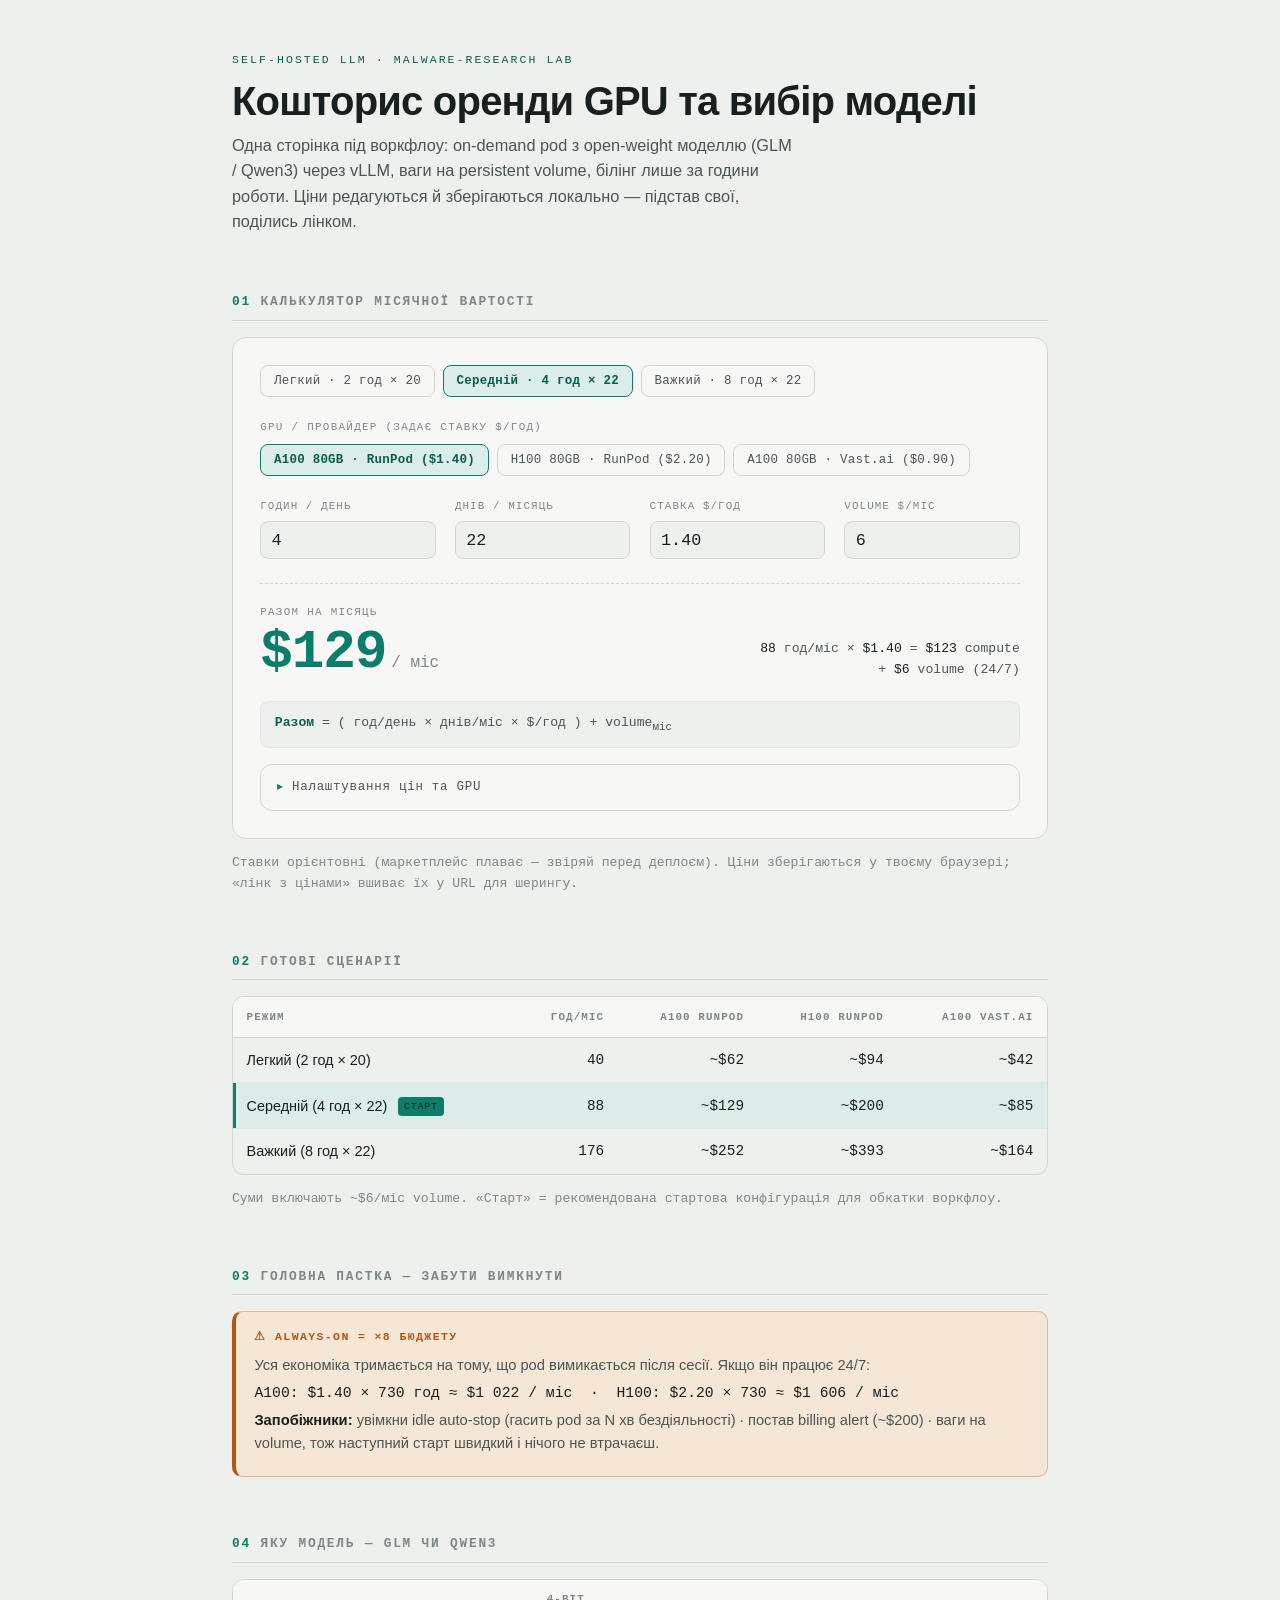
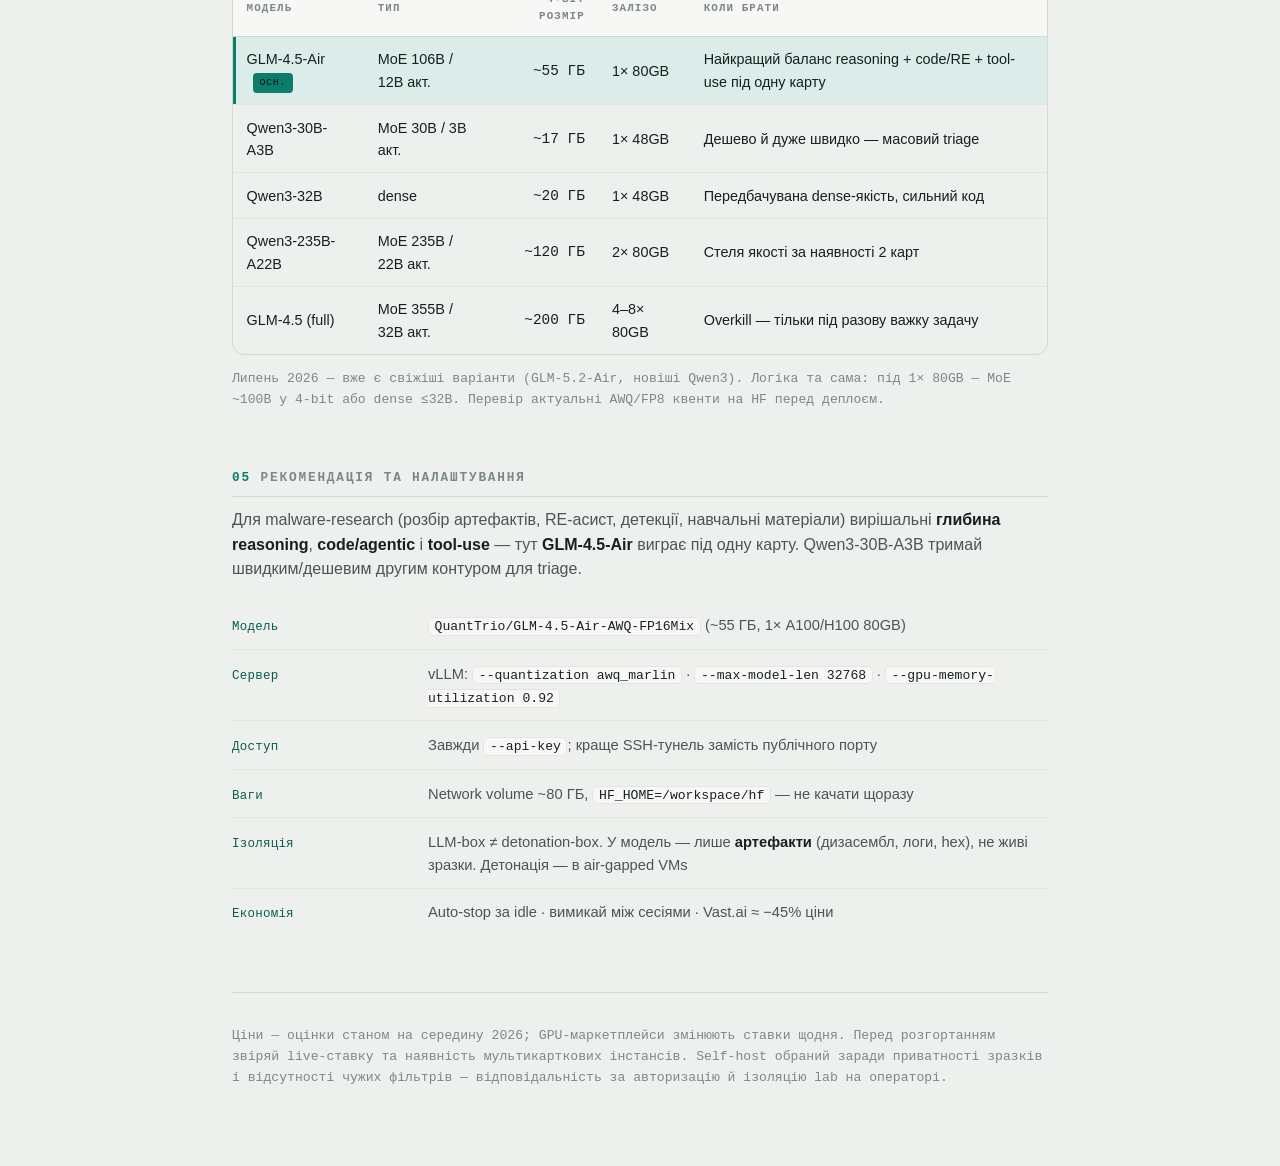
==== index.html @ da32b3de "GPU budget calculator: self-host GLM/Qwen3 cost + editable prices" ====
<!doctype html>
<html lang="uk">
<head>
<meta charset="utf-8">
<meta name="viewport" content="width=device-width, initial-scale=1">
<title>GPU Budget — Self-host GLM/Qwen3</title>
<meta name="description" content="Інтерактивний кошторис оренди GPU під self-host open-weight LLM (GLM/Qwen3) з редагованими цінами.">
<style>
  :root {
    --paper:#eef0ee; --card:#f7f8f6; --ink:#17201f; --ink-soft:#4a5654; --ink-faint:#7c8886;
    --line:#d3d8d4; --line-soft:#e2e6e2; --accent:#0d7d6b; --accent-ink:#095e50; --accent-bg:#dcece8;
    --warn:#b4560f; --warn-bg:#f6e6d6; --warn-line:#e3b98a; --danger:#b23b3b;
    --mono: ui-monospace,"SF Mono",SFMono-Regular,Menlo,"Cascadia Mono",Consolas,monospace;
    --sans: -apple-system,BlinkMacSystemFont,"Segoe UI",Roboto,"Helvetica Neue",Arial,sans-serif;
  }
  @media (prefers-color-scheme: dark) {
    :root {
      --paper:#0d1211; --card:#141b1a; --ink:#e7ece9; --ink-soft:#a4b0ac; --ink-faint:#6c7a76;
      --line:#263230; --line-soft:#1c2523; --accent:#37c9ac; --accent-ink:#7fe6d0; --accent-bg:#10312b;
      --warn:#e08a3c; --warn-bg:#2c1c0f; --warn-line:#573619; --danger:#e07070;
    }
  }
  :root[data-theme="light"] {
    --paper:#eef0ee; --card:#f7f8f6; --ink:#17201f; --ink-soft:#4a5654; --ink-faint:#7c8886;
    --line:#d3d8d4; --line-soft:#e2e6e2; --accent:#0d7d6b; --accent-ink:#095e50; --accent-bg:#dcece8;
    --warn:#b4560f; --warn-bg:#f6e6d6; --warn-line:#e3b98a; --danger:#b23b3b;
  }
  :root[data-theme="dark"] {
    --paper:#0d1211; --card:#141b1a; --ink:#e7ece9; --ink-soft:#a4b0ac; --ink-faint:#6c7a76;
    --line:#263230; --line-soft:#1c2523; --accent:#37c9ac; --accent-ink:#7fe6d0; --accent-bg:#10312b;
    --warn:#e08a3c; --warn-bg:#2c1c0f; --warn-line:#573619; --danger:#e07070;
  }
  * { box-sizing:border-box; }
  html { -webkit-text-size-adjust:100%; }
  body { margin:0; background:var(--paper); color:var(--ink); font-family:var(--sans); line-height:1.55; -webkit-font-smoothing:antialiased; }
  .wrap { max-width:880px; margin:0 auto; padding:clamp(1.5rem,4vw,3.5rem) clamp(1rem,4vw,2rem) 4rem; }

  .eyebrow { font-family:var(--mono); font-size:.72rem; letter-spacing:.18em; text-transform:uppercase; color:var(--accent-ink); margin:0 0 .7rem; }
  h1 { font-size:clamp(1.7rem,4.5vw,2.5rem); line-height:1.08; letter-spacing:-.02em; text-wrap:balance; margin:0 0 .6rem; }
  .lede { color:var(--ink-soft); font-size:1.02rem; max-width:62ch; margin:0; }

  h2 { font-family:var(--mono); font-size:.8rem; letter-spacing:.14em; text-transform:uppercase; color:var(--ink-faint);
       margin:0 0 1rem; padding-bottom:.5rem; border-bottom:1px solid var(--line); display:flex; align-items:baseline; gap:.6rem; }
  h2 .n { color:var(--accent); font-weight:700; }
  section { margin-top:clamp(2.4rem,6vw,3.6rem); }

  .calc { background:var(--card); border:1px solid var(--line); border-radius:14px; padding:clamp(1.1rem,3vw,1.7rem); }
  .presets { display:flex; flex-wrap:wrap; gap:.5rem; margin-bottom:1.4rem; }
  .preset, .gpu-opt, .btn {
    font-family:var(--mono); font-size:.78rem; letter-spacing:.02em; padding:.5rem .8rem; border-radius:8px;
    border:1px solid var(--line); background:transparent; color:var(--ink-soft); cursor:pointer;
    transition:background .15s,border-color .15s,color .15s;
  }
  .preset:hover, .gpu-opt:hover, .btn:hover { border-color:var(--accent); color:var(--ink); }
  .preset[aria-pressed="true"], .gpu-opt[aria-pressed="true"] { background:var(--accent-bg); border-color:var(--accent); color:var(--accent-ink); font-weight:600; }
  .gpu-row { margin-bottom:1.4rem; }
  .cap { font-family:var(--mono); font-size:.68rem; letter-spacing:.12em; text-transform:uppercase; color:var(--ink-faint); margin-bottom:.5rem; }
  .gpu-opts { display:flex; flex-wrap:wrap; gap:.5rem; }

  .fields { display:grid; grid-template-columns:repeat(auto-fit,minmax(150px,1fr)); gap:1rem 1.2rem; }
  .field label { display:block; font-family:var(--mono); font-size:.68rem; letter-spacing:.1em; text-transform:uppercase; color:var(--ink-faint); margin-bottom:.35rem; }
  .field input { width:100%; font-family:var(--mono); font-size:1.05rem; font-variant-numeric:tabular-nums; color:var(--ink);
                 background:var(--paper); border:1px solid var(--line); border-radius:8px; padding:.55rem .65rem; }
  .field input:focus-visible, .cfg input:focus-visible, .btn:focus-visible, .preset:focus-visible, .gpu-opt:focus-visible {
    outline:2px solid var(--accent); outline-offset:1px; border-color:var(--accent); }

  .result { margin-top:1.5rem; padding-top:1.4rem; border-top:1px dashed var(--line);
            display:flex; flex-wrap:wrap; align-items:flex-end; justify-content:space-between; gap:1rem; }
  .result .big { font-family:var(--mono); font-variant-numeric:tabular-nums; line-height:1; }
  .result .big .num { font-size:clamp(2.4rem,8vw,3.4rem); font-weight:700; color:var(--accent); letter-spacing:-.02em; }
  .result .big .unit { font-size:1rem; color:var(--ink-faint); margin-left:.3rem; }
  .breakdown { font-family:var(--mono); font-size:.82rem; color:var(--ink-soft); text-align:right; font-variant-numeric:tabular-nums; }
  .breakdown span { color:var(--ink); }
  .formula { margin-top:1.3rem; font-family:var(--mono); font-size:.82rem; color:var(--ink-soft); background:var(--paper);
             border:1px solid var(--line-soft); border-radius:8px; padding:.7rem .85rem; overflow-x:auto; white-space:nowrap; }
  .formula b { color:var(--accent-ink); font-weight:600; }

  /* settings panel */
  details.cfg { margin-top:1rem; border:1px solid var(--line); border-radius:12px; background:var(--card); overflow:hidden; }
  details.cfg > summary { list-style:none; cursor:pointer; padding:.8rem 1rem; font-family:var(--mono); font-size:.78rem;
    letter-spacing:.06em; color:var(--ink-soft); display:flex; align-items:center; gap:.5rem; user-select:none; }
  details.cfg > summary::-webkit-details-marker { display:none; }
  details.cfg > summary::before { content:"▸"; color:var(--accent); transition:transform .15s; }
  details.cfg[open] > summary::before { transform:rotate(90deg); }
  .cfg-body { padding:0 1rem 1rem; }
  .cfg-list { display:grid; gap:.5rem; margin:.4rem 0 .9rem; }
  .cfg-item { display:grid; grid-template-columns:1fr 92px 34px; gap:.5rem; align-items:center; }
  .cfg-item input { width:100%; font-family:var(--mono); font-size:.85rem; color:var(--ink); background:var(--paper);
    border:1px solid var(--line); border-radius:7px; padding:.4rem .55rem; font-variant-numeric:tabular-nums; }
  .cfg-item .del { border:1px solid var(--line); background:transparent; color:var(--danger); border-radius:7px; cursor:pointer; height:34px; font-size:1rem; line-height:1; }
  .cfg-item .del:hover { border-color:var(--danger); }
  .cfg-actions { display:flex; flex-wrap:wrap; gap:.5rem; }
  .cfg-head { display:grid; grid-template-columns:1fr 92px 34px; gap:.5rem; }
  .cfg-head span { font-family:var(--mono); font-size:.62rem; letter-spacing:.1em; text-transform:uppercase; color:var(--ink-faint); }
  .toast { font-family:var(--mono); font-size:.72rem; color:var(--accent-ink); margin-left:.4rem; opacity:0; transition:opacity .2s; }
  .toast.show { opacity:1; }

  .scroll { overflow-x:auto; border:1px solid var(--line); border-radius:12px; }
  table { border-collapse:collapse; width:100%; font-size:.9rem; }
  th, td { text-align:left; padding:.7rem .85rem; border-bottom:1px solid var(--line-soft); }
  thead th { font-family:var(--mono); font-size:.68rem; letter-spacing:.1em; text-transform:uppercase; color:var(--ink-faint); background:var(--card); border-bottom:1px solid var(--line); }
  tbody tr:last-child td { border-bottom:none; }
  td.num, th.num { text-align:right; font-family:var(--mono); font-variant-numeric:tabular-nums; }
  .pick td { background:var(--accent-bg); }
  .pick td:first-child { box-shadow:inset 3px 0 0 var(--accent); }
  .tag { display:inline-block; font-family:var(--mono); font-size:.62rem; letter-spacing:.08em; text-transform:uppercase;
         padding:.12rem .4rem; border-radius:4px; margin-left:.4rem; background:var(--accent); color:#06110f; vertical-align:middle; }

  .warn { background:var(--warn-bg); border:1px solid var(--warn-line); border-left:4px solid var(--warn); border-radius:10px; padding:1rem 1.15rem; }
  .warn .h { font-family:var(--mono); font-size:.72rem; letter-spacing:.12em; text-transform:uppercase; color:var(--warn); font-weight:700; margin-bottom:.5rem; }
  .warn p { margin:.3rem 0; color:var(--ink-soft); font-size:.92rem; }
  .warn .mono { font-family:var(--mono); color:var(--ink); font-variant-numeric:tabular-nums; }

  .setup { display:grid; gap:.1rem; }
  .setup .row { display:grid; grid-template-columns:minmax(120px,180px) 1fr; gap:1rem; padding:.7rem 0; border-bottom:1px solid var(--line-soft); align-items:baseline; }
  .setup .row:last-child { border-bottom:none; }
  .setup .k { font-family:var(--mono); font-size:.78rem; color:var(--accent-ink); letter-spacing:.02em; }
  .setup .v { color:var(--ink-soft); font-size:.92rem; }
  .setup .v code, .lede code { font-family:var(--mono); font-size:.82rem; background:var(--card); border:1px solid var(--line-soft); padding:.05rem .35rem; border-radius:5px; color:var(--ink); }

  p.note { color:var(--ink-faint); font-size:.82rem; font-family:var(--mono); line-height:1.6; }
  footer { margin-top:3.5rem; padding-top:1.2rem; border-top:1px solid var(--line); }
  strong { color:var(--ink); font-weight:650; }
  a { color:var(--accent-ink); }
  @media (max-width:520px) {
    .setup .row { grid-template-columns:1fr; gap:.2rem; }
    .result { flex-direction:column; align-items:flex-start; }
    .breakdown { text-align:left; }
  }
</style>
</head>
<body>
<div class="wrap">
  <p class="eyebrow">Self-hosted LLM · Malware-research lab</p>
  <h1>Кошторис оренди GPU та вибір моделі</h1>
  <p class="lede">Одна сторінка під воркфлоу: on-demand pod з open-weight моделлю (GLM / Qwen3) через vLLM, ваги на persistent volume, білінг лише за години роботи. Ціни редагуються й зберігаються локально — підстав свої, поділись лінком.</p>

  <section>
    <h2><span class="n">01</span> Калькулятор місячної вартості</h2>
    <div class="calc">
      <div class="presets" id="presets" role="group" aria-label="Пресети інтенсивності">
        <button class="preset" data-h="2" data-d="20" aria-pressed="false">Легкий · 2 год × 20</button>
        <button class="preset" data-h="4" data-d="22" aria-pressed="true">Середній · 4 год × 22</button>
        <button class="preset" data-h="8" data-d="22" aria-pressed="false">Важкий · 8 год × 22</button>
      </div>

      <div class="gpu-row">
        <div class="cap">GPU / провайдер (задає ставку $/год)</div>
        <div class="gpu-opts" id="gpus" role="group" aria-label="Вибір GPU"></div>
      </div>

      <div class="fields">
        <div class="field"><label for="hpd">Годин / день</label><input id="hpd" type="number" min="0" step="0.5" value="4" inputmode="decimal"></div>
        <div class="field"><label for="dpm">Днів / місяць</label><input id="dpm" type="number" min="0" step="1" value="22" inputmode="numeric"></div>
        <div class="field"><label for="rate">Ставка $/год</label><input id="rate" type="number" min="0" step="0.05" value="1.40" inputmode="decimal"></div>
        <div class="field"><label for="vol">Volume $/міс</label><input id="vol" type="number" min="0" step="1" value="6" inputmode="decimal"></div>
      </div>

      <div class="result">
        <div class="big">
          <div class="cap">Разом на місяць</div>
          <span class="num" id="total">$129</span><span class="unit">/ міс</span>
        </div>
        <div class="breakdown" id="bd">
          <span id="hm">88</span> год/міс × <span id="r2">$1.40</span> = <span id="compute">$123</span> compute<br>
          + <span id="v2">$6</span> volume (24/7)
        </div>
      </div>

      <div class="formula"><b>Разом</b> = ( год/день × днів/міс × $/год ) + volume<sub>міс</sub></div>

      <details class="cfg" id="cfg">
        <summary>Налаштування цін та GPU</summary>
        <div class="cfg-body">
          <div class="cfg-head"><span>Назва (GPU · провайдер)</span><span>$/год</span><span></span></div>
          <div class="cfg-list" id="cfgList"></div>
          <div class="cfg-actions">
            <button class="btn" id="addGpu" type="button">+ Додати GPU</button>
            <button class="btn" id="resetCfg" type="button">Скинути до типових</button>
            <button class="btn" id="shareCfg" type="button">Скопіювати лінк з цінами</button>
            <span class="toast" id="toast"></span>
          </div>
        </div>
      </details>
    </div>
    <p class="note">Ставки орієнтовні (маркетплейс плаває — звіряй перед деплоєм). Ціни зберігаються у твоєму браузері; «лінк з цінами» вшиває їх у URL для шерингу.</p>
  </section>

  <section>
    <h2><span class="n">02</span> Готові сценарії</h2>
    <div class="scroll">
      <table>
        <thead><tr><th>Режим</th><th class="num">Год/міс</th><th class="num">A100 RunPod</th><th class="num">H100 RunPod</th><th class="num">A100 Vast.ai</th></tr></thead>
        <tbody>
          <tr><td>Легкий (2 год × 20)</td><td class="num">40</td><td class="num">~$62</td><td class="num">~$94</td><td class="num">~$42</td></tr>
          <tr class="pick"><td>Середній (4 год × 22) <span class="tag">старт</span></td><td class="num">88</td><td class="num">~$129</td><td class="num">~$200</td><td class="num">~$85</td></tr>
          <tr><td>Важкий (8 год × 22)</td><td class="num">176</td><td class="num">~$252</td><td class="num">~$393</td><td class="num">~$164</td></tr>
        </tbody>
      </table>
    </div>
    <p class="note">Суми включають ~$6/міс volume. «Старт» = рекомендована стартова конфігурація для обкатки воркфлоу.</p>
  </section>

  <section>
    <h2><span class="n">03</span> Головна пастка — забути вимкнути</h2>
    <div class="warn">
      <div class="h">⚠ Always-on = ×8 бюджету</div>
      <p>Уся економіка тримається на тому, що pod вимикається після сесії. Якщо він працює 24/7:</p>
      <p class="mono">A100: $1.40 × 730 год ≈ $1 022 / міс&nbsp;&nbsp;·&nbsp;&nbsp;H100: $2.20 × 730 ≈ $1 606 / міс</p>
      <p><strong>Запобіжники:</strong> увімкни idle auto-stop (гасить pod за N хв бездіяльності) · постав billing alert (~$200) · ваги на volume, тож наступний старт швидкий і нічого не втрачаєш.</p>
    </div>
  </section>

  <section>
    <h2><span class="n">04</span> Яку модель — GLM чи Qwen3</h2>
    <div class="scroll">
      <table>
        <thead><tr><th>Модель</th><th>Тип</th><th class="num">4-bit розмір</th><th>Залізо</th><th>Коли брати</th></tr></thead>
        <tbody>
          <tr class="pick"><td>GLM-4.5-Air <span class="tag">осн.</span></td><td>MoE 106B / 12B акт.</td><td class="num">~55 ГБ</td><td>1× 80GB</td><td>Найкращий баланс reasoning + code/RE + tool-use під одну карту</td></tr>
          <tr><td>Qwen3-30B-A3B</td><td>MoE 30B / 3B акт.</td><td class="num">~17 ГБ</td><td>1× 48GB</td><td>Дешево й дуже швидко — масовий triage</td></tr>
          <tr><td>Qwen3-32B</td><td>dense</td><td class="num">~20 ГБ</td><td>1× 48GB</td><td>Передбачувана dense-якість, сильний код</td></tr>
          <tr><td>Qwen3-235B-A22B</td><td>MoE 235B / 22B акт.</td><td class="num">~120 ГБ</td><td>2× 80GB</td><td>Стеля якості за наявності 2 карт</td></tr>
          <tr><td>GLM-4.5 (full)</td><td>MoE 355B / 32B акт.</td><td class="num">~200 ГБ</td><td>4–8× 80GB</td><td>Overkill — тільки під разову важку задачу</td></tr>
        </tbody>
      </table>
    </div>
    <p class="note">Липень 2026 — вже є свіжіші варіанти (GLM-5.2-Air, новіші Qwen3). Логіка та сама: під 1× 80GB — MoE ~100B у 4-bit або dense ≤32B. Перевір актуальні AWQ/FP8 квенти на HF перед деплоєм.</p>
  </section>

  <section>
    <h2><span class="n">05</span> Рекомендація та налаштування</h2>
    <p style="margin-top:-.3rem;color:var(--ink-soft)">Для malware-research (розбір артефактів, RE-асист, детекції, навчальні матеріали) вирішальні <strong>глибина reasoning</strong>, <strong>code/agentic</strong> і <strong>tool-use</strong> — тут <strong>GLM-4.5-Air</strong> виграє під одну карту. Qwen3-30B-A3B тримай швидким/дешевим другим контуром для triage.</p>
    <div class="setup" style="margin-top:1.3rem">
      <div class="row"><div class="k">Модель</div><div class="v"><code>QuantTrio/GLM-4.5-Air-AWQ-FP16Mix</code> (~55 ГБ, 1× A100/H100 80GB)</div></div>
      <div class="row"><div class="k">Сервер</div><div class="v">vLLM: <code>--quantization awq_marlin</code> · <code>--max-model-len 32768</code> · <code>--gpu-memory-utilization 0.92</code></div></div>
      <div class="row"><div class="k">Доступ</div><div class="v">Завжди <code>--api-key</code>; краще SSH-тунель замість публічного порту</div></div>
      <div class="row"><div class="k">Ваги</div><div class="v">Network volume ~80 ГБ, <code>HF_HOME=/workspace/hf</code> — не качати щоразу</div></div>
      <div class="row"><div class="k">Ізоляція</div><div class="v">LLM-box ≠ detonation-box. У модель — лише <strong>артефакти</strong> (дизасембл, логи, hex), не живі зразки. Детонація — в air-gapped VMs</div></div>
      <div class="row"><div class="k">Економія</div><div class="v">Auto-stop за idle · вимикай між сесіями · Vast.ai ≈ −45% ціни</div></div>
    </div>
  </section>

  <footer>
    <p class="note">Ціни — оцінки станом на середину 2026; GPU-маркетплейси змінюють ставки щодня. Перед розгортанням звіряй live-ставку та наявність мультикарткових інстансів. Self-host обраний заради приватності зразків і відсутності чужих фільтрів — відповідальність за авторизацію й ізоляцію lab на операторі.</p>
  </footer>
</div>

<script>
  "use strict";
  const $ = (id) => document.getElementById(id);
  const money = (n) => "$" + Math.round(n).toLocaleString("en-US");
  const LS_KEY = "gpuBudgetConfig.v1";

  const DEFAULTS = {
    gpus: [
      { label: "A100 80GB · RunPod", rate: 1.40 },
      { label: "H100 80GB · RunPod", rate: 2.20 },
      { label: "A100 80GB · Vast.ai", rate: 0.90 }
    ],
    vol: 6
  };

  const hpd = $("hpd"), dpm = $("dpm"), rate = $("rate"), vol = $("vol");
  let config = loadConfig();
  let activeGpu = 0;

  function loadConfig() {
    // 1) URL ?c=<base64 json>  2) localStorage  3) defaults
    try {
      const p = new URLSearchParams(location.search).get("c");
      if (p) {
        const c = JSON.parse(decodeURIComponent(escape(atob(p))));
        if (c && Array.isArray(c.gpus) && c.gpus.length) return sanitize(c);
      }
    } catch (e) { /* ignore malformed link */ }
    try {
      const s = localStorage.getItem(LS_KEY);
      if (s) { const c = JSON.parse(s); if (c && Array.isArray(c.gpus) && c.gpus.length) return sanitize(c); }
    } catch (e) { /* ignore */ }
    return structuredClone(DEFAULTS);
  }
  function sanitize(c) {
    return {
      gpus: c.gpus.map(g => ({ label: String(g.label || "GPU").slice(0, 48), rate: Math.max(0, Number(g.rate) || 0) })),
      vol: Math.max(0, Number(c.vol) || 0)
    };
  }
  function saveConfig() {
    try { localStorage.setItem(LS_KEY, JSON.stringify(config)); } catch (e) { /* storage may be blocked */ }
  }

  function recalc() {
    const h = parseFloat(hpd.value) || 0, d = parseFloat(dpm.value) || 0;
    const r = parseFloat(rate.value) || 0, v = parseFloat(vol.value) || 0;
    const hoursMonth = h * d, compute = hoursMonth * r, total = compute + v;
    $("total").textContent = money(total);
    $("hm").textContent = (Math.round(hoursMonth * 10) / 10).toLocaleString("en-US");
    $("r2").textContent = "$" + r.toFixed(2);
    $("compute").textContent = money(compute);
    $("v2").textContent = money(v);
  }

  function renderGpuButtons() {
    const box = $("gpus");
    box.innerHTML = "";
    if (activeGpu >= config.gpus.length) activeGpu = 0;
    config.gpus.forEach((g, i) => {
      const b = document.createElement("button");
      b.className = "gpu-opt";
      b.type = "button";
      b.setAttribute("aria-pressed", i === activeGpu ? "true" : "false");
      b.textContent = `${g.label} ($${g.rate.toFixed(2)})`;
      b.addEventListener("click", () => {
        activeGpu = i;
        rate.value = g.rate.toFixed(2);
        renderGpuButtons();
        recalc();
      });
      box.appendChild(b);
    });
    // keep the rate field in sync with the active GPU
    if (config.gpus[activeGpu]) rate.value = config.gpus[activeGpu].rate.toFixed(2);
  }

  function renderCfgList() {
    const list = $("cfgList");
    list.innerHTML = "";
    config.gpus.forEach((g, i) => {
      const row = document.createElement("div");
      row.className = "cfg-item";

      const name = document.createElement("input");
      name.type = "text"; name.value = g.label; name.setAttribute("aria-label", "Назва GPU");
      name.addEventListener("input", () => { g.label = name.value; saveConfig(); renderGpuButtons(); });

      const rt = document.createElement("input");
      rt.type = "number"; rt.min = "0"; rt.step = "0.05"; rt.value = g.rate; rt.inputMode = "decimal";
      rt.setAttribute("aria-label", "Ставка $/год");
      rt.addEventListener("input", () => {
        g.rate = Math.max(0, parseFloat(rt.value) || 0);
        saveConfig(); renderGpuButtons();
        if (i === activeGpu) { rate.value = g.rate.toFixed(2); recalc(); }
      });

      const del = document.createElement("button");
      del.className = "del"; del.type = "button"; del.textContent = "×"; del.title = "Видалити";
      del.setAttribute("aria-label", "Видалити GPU");
      del.addEventListener("click", () => {
        if (config.gpus.length <= 1) return;
        config.gpus.splice(i, 1);
        if (activeGpu >= config.gpus.length) activeGpu = config.gpus.length - 1;
        saveConfig(); renderCfgList(); renderGpuButtons(); recalc();
      });

      row.append(name, rt, del);
      list.appendChild(row);
    });
  }

  function flash(msg) {
    const t = $("toast"); t.textContent = msg; t.classList.add("show");
    setTimeout(() => t.classList.remove("show"), 1800);
  }

  // events
  [hpd, dpm, vol].forEach(el => el.addEventListener("input", () => {
    document.querySelectorAll("#presets .preset").forEach(b => b.setAttribute("aria-pressed", "false"));
    recalc();
  }));
  rate.addEventListener("input", () => { document.querySelectorAll("#gpus .gpu-opt").forEach(b => b.setAttribute("aria-pressed", "false")); recalc(); });

  document.querySelectorAll("#presets .preset").forEach(btn => btn.addEventListener("click", () => {
    document.querySelectorAll("#presets .preset").forEach(b => b.setAttribute("aria-pressed", "false"));
    btn.setAttribute("aria-pressed", "true");
    hpd.value = btn.dataset.h; dpm.value = btn.dataset.d; recalc();
  }));

  $("addGpu").addEventListener("click", () => {
    config.gpus.push({ label: "Новий GPU · провайдер", rate: 1.00 });
    saveConfig(); renderCfgList(); renderGpuButtons();
  });
  $("resetCfg").addEventListener("click", () => {
    config = structuredClone(DEFAULTS); activeGpu = 0;
    saveConfig(); renderCfgList(); renderGpuButtons();
    vol.value = config.vol; recalc(); flash("Скинуто");
  });
  $("shareCfg").addEventListener("click", async () => {
    const payload = btoa(unescape(encodeURIComponent(JSON.stringify(config))));
    const url = location.origin + location.pathname + "?c=" + payload;
    try { await navigator.clipboard.writeText(url); flash("Лінк скопійовано"); }
    catch (e) { prompt("Скопіюй лінк:", url); }
  });

  // init
  vol.value = config.vol;
  renderCfgList();
  renderGpuButtons();
  recalc();
</script>
</body>
</html>
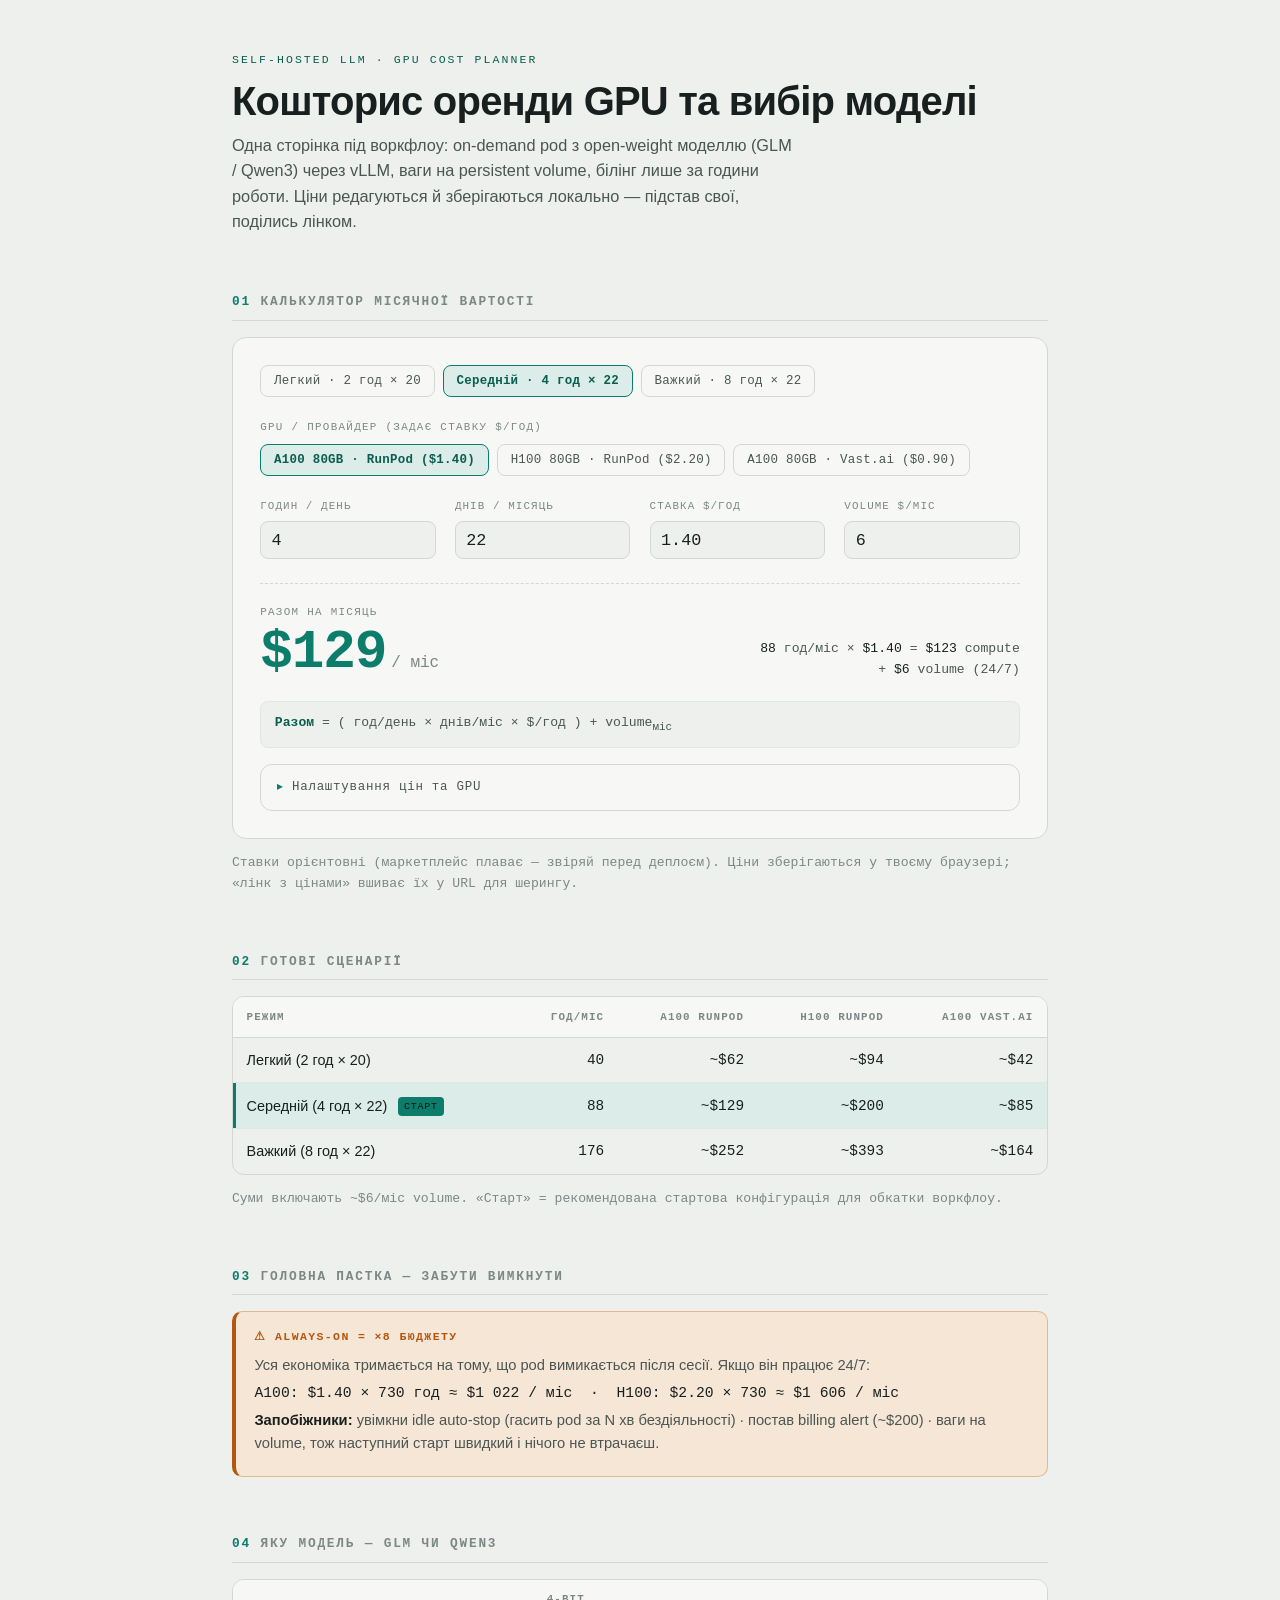
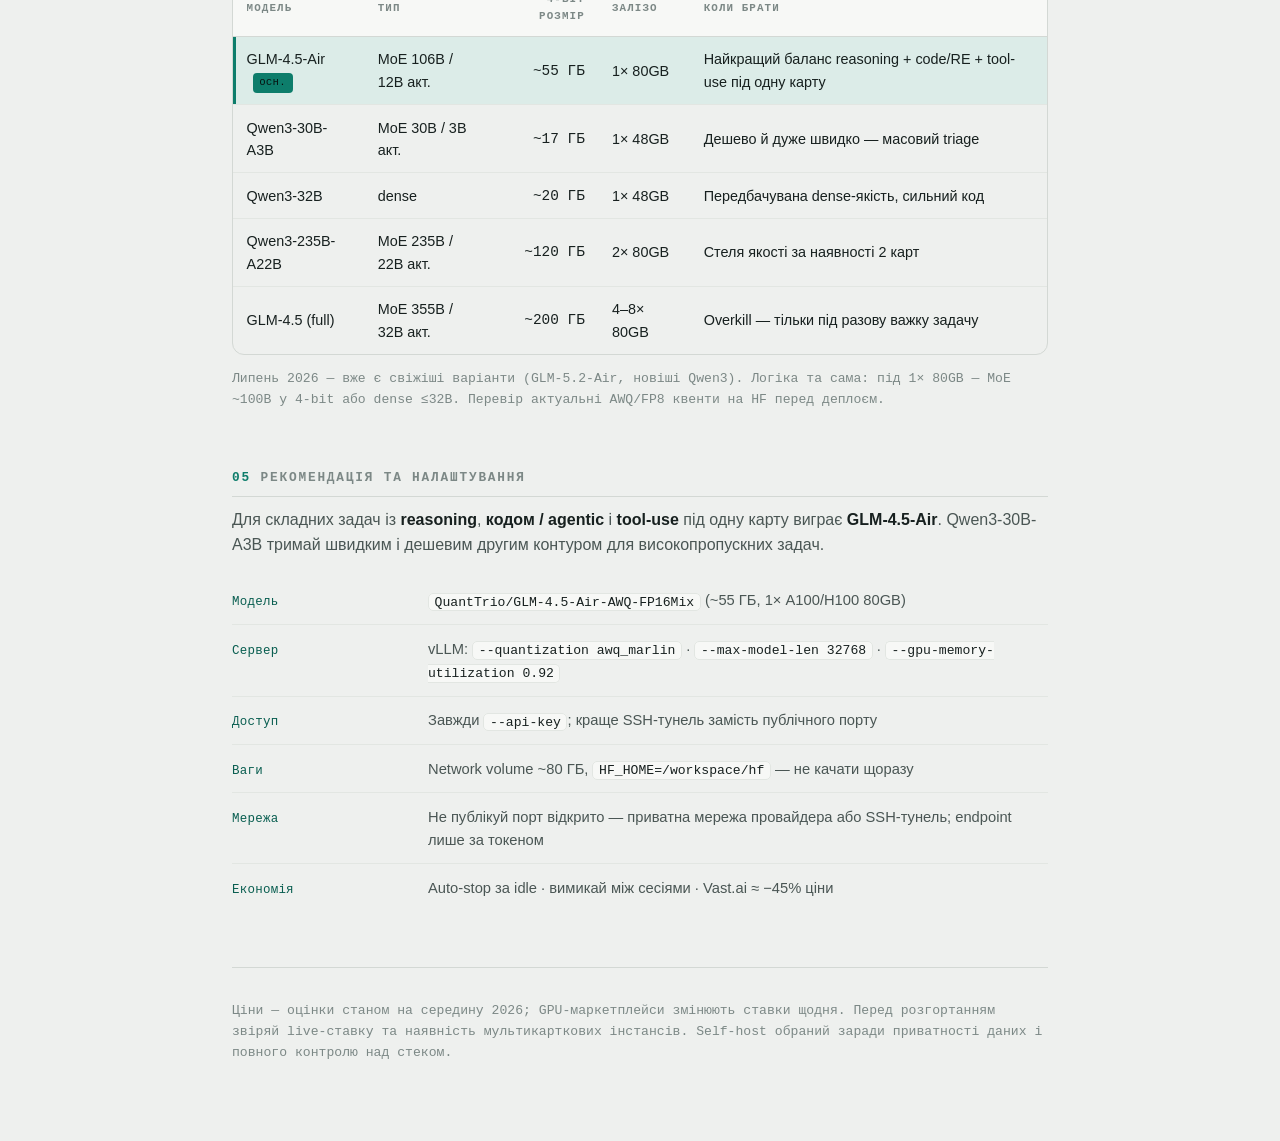
==== commit 0dd4531a: "Genericize: remove lab-specific framing, keep clean GPU calculator" ====
--- a/index.html
+++ b/index.html
@@ -131,7 +131,7 @@
 </head>
 <body>
 <div class="wrap">
-  <p class="eyebrow">Self-hosted LLM · Malware-research lab</p>
+  <p class="eyebrow">Self-hosted LLM · GPU cost planner</p>
   <h1>Кошторис оренди GPU та вибір моделі</h1>
   <p class="lede">Одна сторінка під воркфлоу: on-demand pod з open-weight моделлю (GLM / Qwen3) через vLLM, ваги на persistent volume, білінг лише за години роботи. Ціни редагуються й зберігаються локально — підстав свої, поділись лінком.</p>
 
@@ -230,19 +230,19 @@
 
   <section>
     <h2><span class="n">05</span> Рекомендація та налаштування</h2>
-    <p style="margin-top:-.3rem;color:var(--ink-soft)">Для malware-research (розбір артефактів, RE-асист, детекції, навчальні матеріали) вирішальні <strong>глибина reasoning</strong>, <strong>code/agentic</strong> і <strong>tool-use</strong> — тут <strong>GLM-4.5-Air</strong> виграє під одну карту. Qwen3-30B-A3B тримай швидким/дешевим другим контуром для triage.</p>
+    <p style="margin-top:-.3rem;color:var(--ink-soft)">Для складних задач із <strong>reasoning</strong>, <strong>кодом / agentic</strong> і <strong>tool-use</strong> під одну карту виграє <strong>GLM-4.5-Air</strong>. Qwen3-30B-A3B тримай швидким і дешевим другим контуром для високопропускних задач.</p>
     <div class="setup" style="margin-top:1.3rem">
       <div class="row"><div class="k">Модель</div><div class="v"><code>QuantTrio/GLM-4.5-Air-AWQ-FP16Mix</code> (~55 ГБ, 1× A100/H100 80GB)</div></div>
       <div class="row"><div class="k">Сервер</div><div class="v">vLLM: <code>--quantization awq_marlin</code> · <code>--max-model-len 32768</code> · <code>--gpu-memory-utilization 0.92</code></div></div>
       <div class="row"><div class="k">Доступ</div><div class="v">Завжди <code>--api-key</code>; краще SSH-тунель замість публічного порту</div></div>
       <div class="row"><div class="k">Ваги</div><div class="v">Network volume ~80 ГБ, <code>HF_HOME=/workspace/hf</code> — не качати щоразу</div></div>
-      <div class="row"><div class="k">Ізоляція</div><div class="v">LLM-box ≠ detonation-box. У модель — лише <strong>артефакти</strong> (дизасембл, логи, hex), не живі зразки. Детонація — в air-gapped VMs</div></div>
+      <div class="row"><div class="k">Мережа</div><div class="v">Не публікуй порт відкрито — приватна мережа провайдера або SSH-тунель; endpoint лише за токеном</div></div>
       <div class="row"><div class="k">Економія</div><div class="v">Auto-stop за idle · вимикай між сесіями · Vast.ai ≈ −45% ціни</div></div>
     </div>
   </section>
 
   <footer>
-    <p class="note">Ціни — оцінки станом на середину 2026; GPU-маркетплейси змінюють ставки щодня. Перед розгортанням звіряй live-ставку та наявність мультикарткових інстансів. Self-host обраний заради приватності зразків і відсутності чужих фільтрів — відповідальність за авторизацію й ізоляцію lab на операторі.</p>
+    <p class="note">Ціни — оцінки станом на середину 2026; GPU-маркетплейси змінюють ставки щодня. Перед розгортанням звіряй live-ставку та наявність мультикарткових інстансів. Self-host обраний заради приватності даних і повного контролю над стеком.</p>
   </footer>
 </div>
 
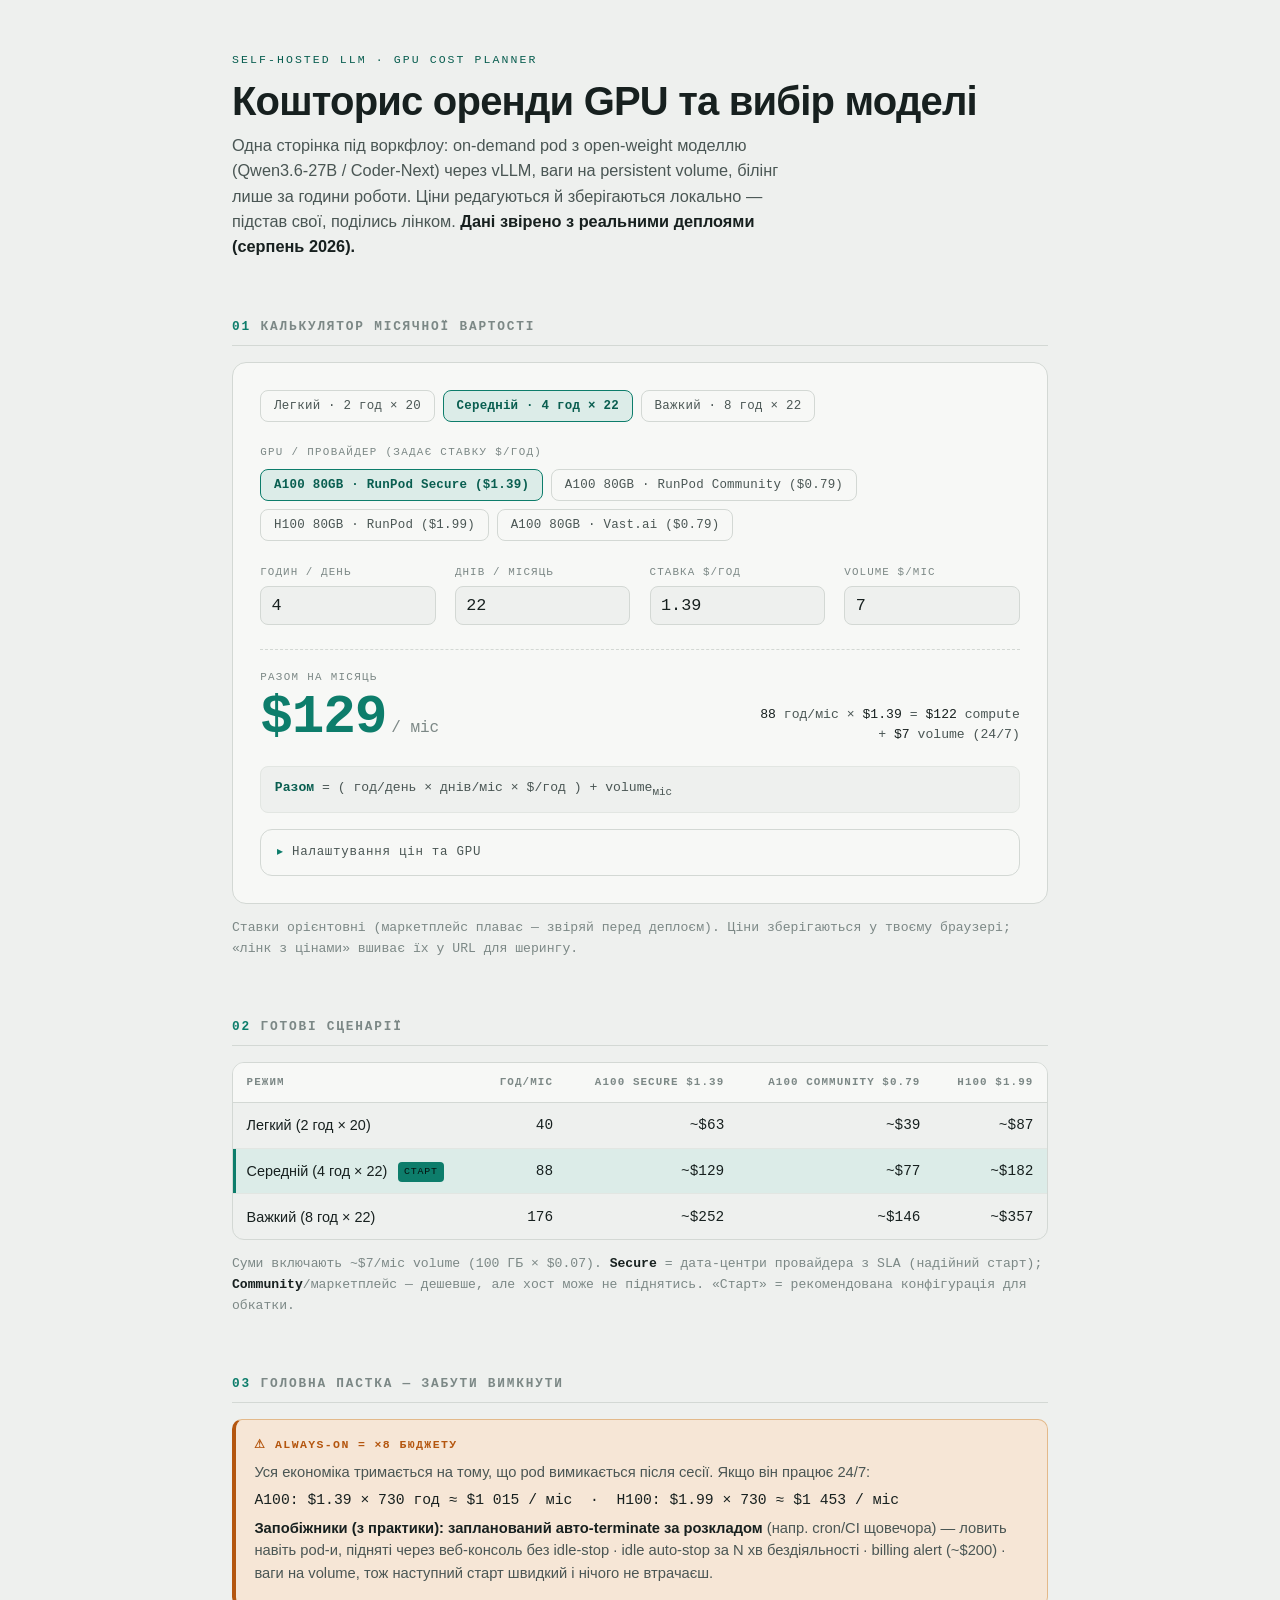
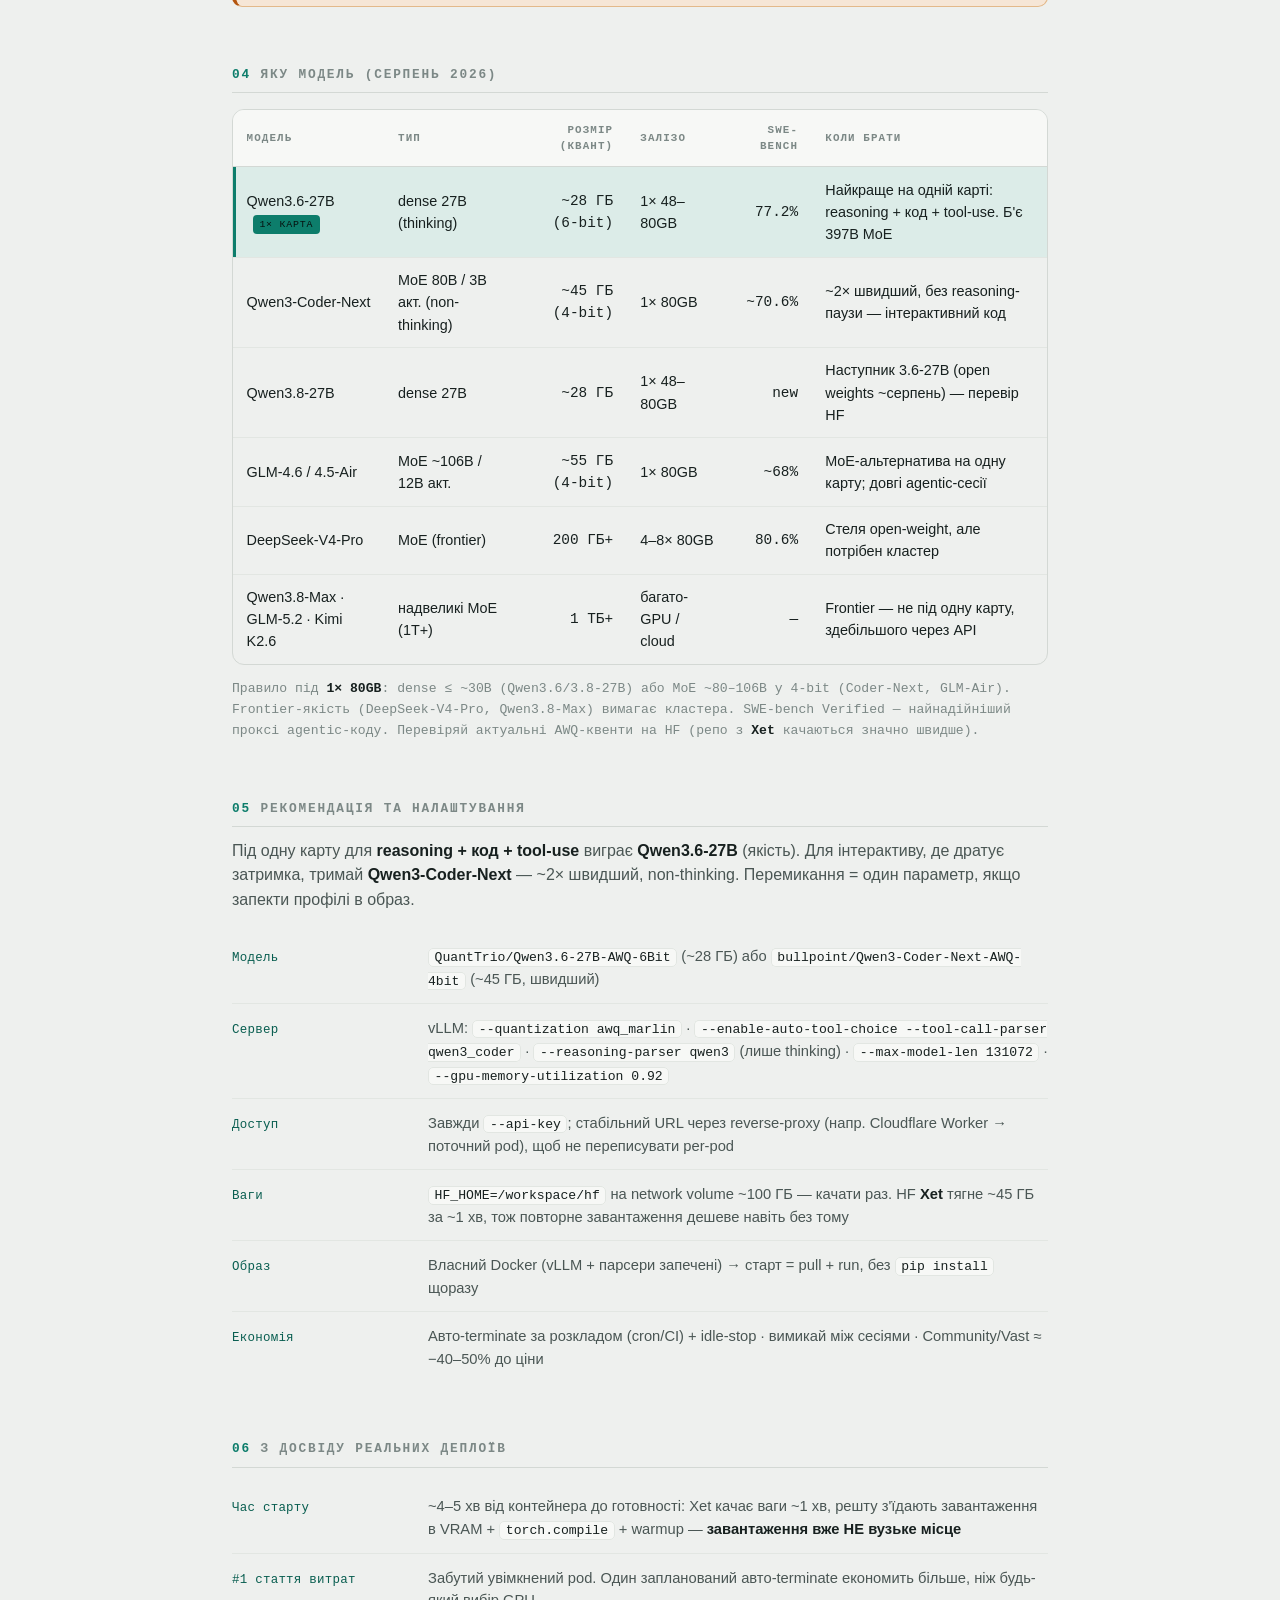
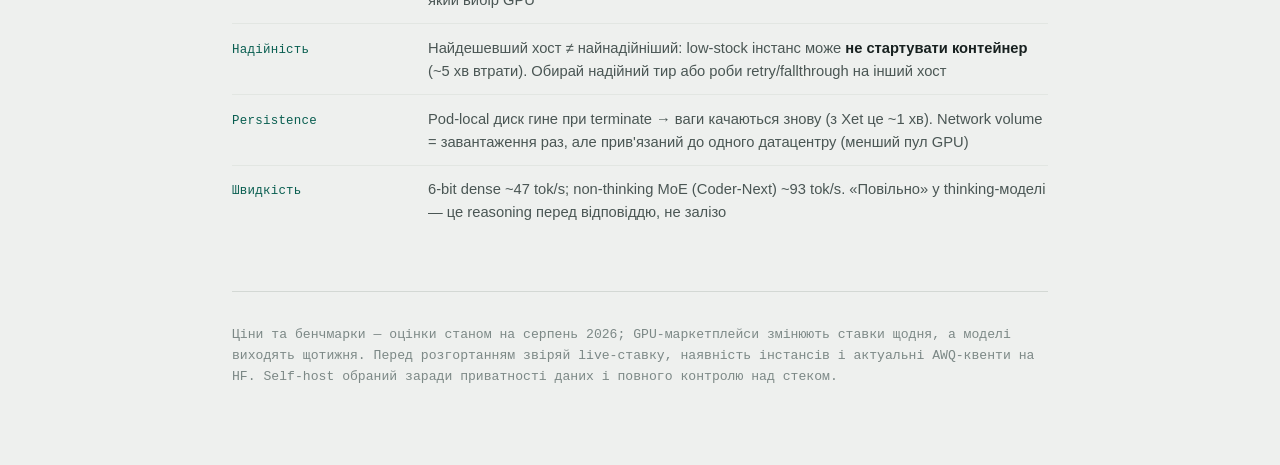
==== commit da729888: "Update to Aug 2026: current models, real prices, lessons from deploys - Models (04): replace GLM-4.5" ====
--- a/index.html
+++ b/index.html
@@ -3,8 +3,8 @@
 <head>
 <meta charset="utf-8">
 <meta name="viewport" content="width=device-width, initial-scale=1">
-<title>GPU Budget — Self-host GLM/Qwen3</title>
-<meta name="description" content="Інтерактивний кошторис оренди GPU під self-host open-weight LLM (GLM/Qwen3) з редагованими цінами.">
+<title>GPU Budget — Self-host open-weight LLM</title>
+<meta name="description" content="Інтерактивний кошторис оренди GPU під self-host open-weight LLM (Qwen3.6/Coder-Next) з редагованими цінами. Оновлено серпень 2026.">
 <style>
   :root {
     --paper:#eef0ee; --card:#f7f8f6; --ink:#17201f; --ink-soft:#4a5654; --ink-faint:#7c8886;
@@ -133,7 +133,7 @@
 <div class="wrap">
   <p class="eyebrow">Self-hosted LLM · GPU cost planner</p>
   <h1>Кошторис оренди GPU та вибір моделі</h1>
-  <p class="lede">Одна сторінка під воркфлоу: on-demand pod з open-weight моделлю (GLM / Qwen3) через vLLM, ваги на persistent volume, білінг лише за години роботи. Ціни редагуються й зберігаються локально — підстав свої, поділись лінком.</p>
+  <p class="lede">Одна сторінка під воркфлоу: on-demand pod з open-weight моделлю (Qwen3.6-27B / Coder-Next) через vLLM, ваги на persistent volume, білінг лише за години роботи. Ціни редагуються й зберігаються локально — підстав свої, поділись лінком. <strong>Дані звірено з реальними деплоями (серпень 2026).</strong></p>
 
   <section>
     <h2><span class="n">01</span> Калькулятор місячної вартості</h2>
@@ -152,8 +152,8 @@
       <div class="fields">
         <div class="field"><label for="hpd">Годин / день</label><input id="hpd" type="number" min="0" step="0.5" value="4" inputmode="decimal"></div>
         <div class="field"><label for="dpm">Днів / місяць</label><input id="dpm" type="number" min="0" step="1" value="22" inputmode="numeric"></div>
-        <div class="field"><label for="rate">Ставка $/год</label><input id="rate" type="number" min="0" step="0.05" value="1.40" inputmode="decimal"></div>
-        <div class="field"><label for="vol">Volume $/міс</label><input id="vol" type="number" min="0" step="1" value="6" inputmode="decimal"></div>
+        <div class="field"><label for="rate">Ставка $/год</label><input id="rate" type="number" min="0" step="0.05" value="1.39" inputmode="decimal"></div>
+        <div class="field"><label for="vol">Volume $/міс</label><input id="vol" type="number" min="0" step="1" value="7" inputmode="decimal"></div>
       </div>
 
       <div class="result">
@@ -162,8 +162,8 @@
           <span class="num" id="total">$129</span><span class="unit">/ міс</span>
         </div>
         <div class="breakdown" id="bd">
-          <span id="hm">88</span> год/міс × <span id="r2">$1.40</span> = <span id="compute">$123</span> compute<br>
-          + <span id="v2">$6</span> volume (24/7)
+          <span id="hm">88</span> год/міс × <span id="r2">$1.39</span> = <span id="compute">$122</span> compute<br>
+          + <span id="v2">$7</span> volume (24/7)
         </div>
       </div>
 
@@ -190,15 +190,15 @@
     <h2><span class="n">02</span> Готові сценарії</h2>
     <div class="scroll">
       <table>
-        <thead><tr><th>Режим</th><th class="num">Год/міс</th><th class="num">A100 RunPod</th><th class="num">H100 RunPod</th><th class="num">A100 Vast.ai</th></tr></thead>
+        <thead><tr><th>Режим</th><th class="num">Год/міс</th><th class="num">A100 Secure $1.39</th><th class="num">A100 Community $0.79</th><th class="num">H100 $1.99</th></tr></thead>
         <tbody>
-          <tr><td>Легкий (2 год × 20)</td><td class="num">40</td><td class="num">~$62</td><td class="num">~$94</td><td class="num">~$42</td></tr>
-          <tr class="pick"><td>Середній (4 год × 22) <span class="tag">старт</span></td><td class="num">88</td><td class="num">~$129</td><td class="num">~$200</td><td class="num">~$85</td></tr>
-          <tr><td>Важкий (8 год × 22)</td><td class="num">176</td><td class="num">~$252</td><td class="num">~$393</td><td class="num">~$164</td></tr>
+          <tr><td>Легкий (2 год × 20)</td><td class="num">40</td><td class="num">~$63</td><td class="num">~$39</td><td class="num">~$87</td></tr>
+          <tr class="pick"><td>Середній (4 год × 22) <span class="tag">старт</span></td><td class="num">88</td><td class="num">~$129</td><td class="num">~$77</td><td class="num">~$182</td></tr>
+          <tr><td>Важкий (8 год × 22)</td><td class="num">176</td><td class="num">~$252</td><td class="num">~$146</td><td class="num">~$357</td></tr>
         </tbody>
       </table>
     </div>
-    <p class="note">Суми включають ~$6/міс volume. «Старт» = рекомендована стартова конфігурація для обкатки воркфлоу.</p>
+    <p class="note">Суми включають ~$7/міс volume (100 ГБ × $0.07). <strong>Secure</strong> = дата-центри провайдера з SLA (надійний старт); <strong>Community</strong>/маркетплейс — дешевше, але хост може не піднятись. «Старт» = рекомендована конфігурація для обкатки.</p>
   </section>
 
   <section>
@@ -206,43 +206,55 @@
     <div class="warn">
       <div class="h">⚠ Always-on = ×8 бюджету</div>
       <p>Уся економіка тримається на тому, що pod вимикається після сесії. Якщо він працює 24/7:</p>
-      <p class="mono">A100: $1.40 × 730 год ≈ $1 022 / міс&nbsp;&nbsp;·&nbsp;&nbsp;H100: $2.20 × 730 ≈ $1 606 / міс</p>
-      <p><strong>Запобіжники:</strong> увімкни idle auto-stop (гасить pod за N хв бездіяльності) · постав billing alert (~$200) · ваги на volume, тож наступний старт швидкий і нічого не втрачаєш.</p>
-    </div>
-  </section>
-
-  <section>
-    <h2><span class="n">04</span> Яку модель — GLM чи Qwen3</h2>
+      <p class="mono">A100: $1.39 × 730 год ≈ $1 015 / міс&nbsp;&nbsp;·&nbsp;&nbsp;H100: $1.99 × 730 ≈ $1 453 / міс</p>
+      <p><strong>Запобіжники (з практики):</strong> <strong>запланований авто-terminate за розкладом</strong> (напр. cron/CI щовечора) — ловить навіть pod-и, підняті через веб-консоль без idle-stop · idle auto-stop за N хв бездіяльності · billing alert (~$200) · ваги на volume, тож наступний старт швидкий і нічого не втрачаєш.</p>
+    </div>
+  </section>
+
+  <section>
+    <h2><span class="n">04</span> Яку модель (серпень 2026)</h2>
     <div class="scroll">
       <table>
-        <thead><tr><th>Модель</th><th>Тип</th><th class="num">4-bit розмір</th><th>Залізо</th><th>Коли брати</th></tr></thead>
+        <thead><tr><th>Модель</th><th>Тип</th><th class="num">Розмір (квант)</th><th>Залізо</th><th class="num">SWE-bench</th><th>Коли брати</th></tr></thead>
         <tbody>
-          <tr class="pick"><td>GLM-4.5-Air <span class="tag">осн.</span></td><td>MoE 106B / 12B акт.</td><td class="num">~55 ГБ</td><td>1× 80GB</td><td>Найкращий баланс reasoning + code/RE + tool-use під одну карту</td></tr>
-          <tr><td>Qwen3-30B-A3B</td><td>MoE 30B / 3B акт.</td><td class="num">~17 ГБ</td><td>1× 48GB</td><td>Дешево й дуже швидко — масовий triage</td></tr>
-          <tr><td>Qwen3-32B</td><td>dense</td><td class="num">~20 ГБ</td><td>1× 48GB</td><td>Передбачувана dense-якість, сильний код</td></tr>
-          <tr><td>Qwen3-235B-A22B</td><td>MoE 235B / 22B акт.</td><td class="num">~120 ГБ</td><td>2× 80GB</td><td>Стеля якості за наявності 2 карт</td></tr>
-          <tr><td>GLM-4.5 (full)</td><td>MoE 355B / 32B акт.</td><td class="num">~200 ГБ</td><td>4–8× 80GB</td><td>Overkill — тільки під разову важку задачу</td></tr>
+          <tr class="pick"><td>Qwen3.6-27B <span class="tag">1× карта</span></td><td>dense 27B (thinking)</td><td class="num">~28 ГБ (6-bit)</td><td>1× 48–80GB</td><td class="num">77.2%</td><td>Найкраще на одній карті: reasoning + код + tool-use. Б'є 397B MoE</td></tr>
+          <tr><td>Qwen3-Coder-Next</td><td>MoE 80B / 3B акт. (non-thinking)</td><td class="num">~45 ГБ (4-bit)</td><td>1× 80GB</td><td class="num">~70.6%</td><td>~2× швидший, без reasoning-паузи — інтерактивний код</td></tr>
+          <tr><td>Qwen3.8-27B</td><td>dense 27B</td><td class="num">~28 ГБ</td><td>1× 48–80GB</td><td class="num">new</td><td>Наступник 3.6-27B (open weights ~серпень) — перевір HF</td></tr>
+          <tr><td>GLM-4.6 / 4.5-Air</td><td>MoE ~106B / 12B акт.</td><td class="num">~55 ГБ (4-bit)</td><td>1× 80GB</td><td class="num">~68%</td><td>MoE-альтернатива на одну карту; довгі agentic-сесії</td></tr>
+          <tr><td>DeepSeek-V4-Pro</td><td>MoE (frontier)</td><td class="num">200 ГБ+</td><td>4–8× 80GB</td><td class="num">80.6%</td><td>Стеля open-weight, але потрібен кластер</td></tr>
+          <tr><td>Qwen3.8-Max · GLM-5.2 · Kimi K2.6</td><td>надвеликі MoE (1T+)</td><td class="num">1 ТБ+</td><td>багато-GPU / cloud</td><td class="num">—</td><td>Frontier — не під одну карту, здебільшого через API</td></tr>
         </tbody>
       </table>
     </div>
-    <p class="note">Липень 2026 — вже є свіжіші варіанти (GLM-5.2-Air, новіші Qwen3). Логіка та сама: під 1× 80GB — MoE ~100B у 4-bit або dense ≤32B. Перевір актуальні AWQ/FP8 квенти на HF перед деплоєм.</p>
+    <p class="note">Правило під <strong>1× 80GB</strong>: dense ≤ ~30B (Qwen3.6/3.8-27B) або MoE ~80–106B у 4-bit (Coder-Next, GLM-Air). Frontier-якість (DeepSeek-V4-Pro, Qwen3.8-Max) вимагає кластера. SWE-bench Verified — найнадійніший проксі agentic-коду. Перевіряй актуальні AWQ-квенти на HF (репо з <strong>Xet</strong> качаються значно швидше).</p>
   </section>
 
   <section>
     <h2><span class="n">05</span> Рекомендація та налаштування</h2>
-    <p style="margin-top:-.3rem;color:var(--ink-soft)">Для складних задач із <strong>reasoning</strong>, <strong>кодом / agentic</strong> і <strong>tool-use</strong> під одну карту виграє <strong>GLM-4.5-Air</strong>. Qwen3-30B-A3B тримай швидким і дешевим другим контуром для високопропускних задач.</p>
+    <p style="margin-top:-.3rem;color:var(--ink-soft)">Під одну карту для <strong>reasoning + код + tool-use</strong> виграє <strong>Qwen3.6-27B</strong> (якість). Для інтерактиву, де дратує затримка, тримай <strong>Qwen3-Coder-Next</strong> — ~2× швидший, non-thinking. Перемикання = один параметр, якщо запекти профілі в образ.</p>
     <div class="setup" style="margin-top:1.3rem">
-      <div class="row"><div class="k">Модель</div><div class="v"><code>QuantTrio/GLM-4.5-Air-AWQ-FP16Mix</code> (~55 ГБ, 1× A100/H100 80GB)</div></div>
-      <div class="row"><div class="k">Сервер</div><div class="v">vLLM: <code>--quantization awq_marlin</code> · <code>--max-model-len 32768</code> · <code>--gpu-memory-utilization 0.92</code></div></div>
-      <div class="row"><div class="k">Доступ</div><div class="v">Завжди <code>--api-key</code>; краще SSH-тунель замість публічного порту</div></div>
-      <div class="row"><div class="k">Ваги</div><div class="v">Network volume ~80 ГБ, <code>HF_HOME=/workspace/hf</code> — не качати щоразу</div></div>
-      <div class="row"><div class="k">Мережа</div><div class="v">Не публікуй порт відкрито — приватна мережа провайдера або SSH-тунель; endpoint лише за токеном</div></div>
-      <div class="row"><div class="k">Економія</div><div class="v">Auto-stop за idle · вимикай між сесіями · Vast.ai ≈ −45% ціни</div></div>
+      <div class="row"><div class="k">Модель</div><div class="v"><code>QuantTrio/Qwen3.6-27B-AWQ-6Bit</code> (~28 ГБ) або <code>bullpoint/Qwen3-Coder-Next-AWQ-4bit</code> (~45 ГБ, швидший)</div></div>
+      <div class="row"><div class="k">Сервер</div><div class="v">vLLM: <code>--quantization awq_marlin</code> · <code>--enable-auto-tool-choice --tool-call-parser qwen3_coder</code> · <code>--reasoning-parser qwen3</code> (лише thinking) · <code>--max-model-len 131072</code> · <code>--gpu-memory-utilization 0.92</code></div></div>
+      <div class="row"><div class="k">Доступ</div><div class="v">Завжди <code>--api-key</code>; стабільний URL через reverse-proxy (напр. Cloudflare Worker → поточний pod), щоб не переписувати per-pod</div></div>
+      <div class="row"><div class="k">Ваги</div><div class="v"><code>HF_HOME=/workspace/hf</code> на network volume ~100 ГБ — качати раз. HF <strong>Xet</strong> тягне ~45 ГБ за ~1 хв, тож повторне завантаження дешеве навіть без тому</div></div>
+      <div class="row"><div class="k">Образ</div><div class="v">Власний Docker (vLLM + парсери запечені) → старт = pull + run, без <code>pip install</code> щоразу</div></div>
+      <div class="row"><div class="k">Економія</div><div class="v">Авто-terminate за розкладом (cron/CI) + idle-stop · вимикай між сесіями · Community/Vast ≈ −40–50% до ціни</div></div>
+    </div>
+  </section>
+
+  <section>
+    <h2><span class="n">06</span> З досвіду реальних деплоїв</h2>
+    <div class="setup">
+      <div class="row"><div class="k">Час старту</div><div class="v">~4–5 хв від контейнера до готовності: Xet качає ваги ~1 хв, решту з'їдають завантаження в VRAM + <code>torch.compile</code> + warmup — <strong>завантаження вже НЕ вузьке місце</strong></div></div>
+      <div class="row"><div class="k">#1 стаття витрат</div><div class="v">Забутий увімкнений pod. Один запланований авто-terminate економить більше, ніж будь-який вибір GPU</div></div>
+      <div class="row"><div class="k">Надійність</div><div class="v">Найдешевший хост ≠ найнадійніший: low-stock інстанс може <strong>не стартувати контейнер</strong> (~5 хв втрати). Обирай надійний тир або роби retry/fallthrough на інший хост</div></div>
+      <div class="row"><div class="k">Persistence</div><div class="v">Pod-local диск гине при terminate → ваги качаються знову (з Xet це ~1 хв). Network volume = завантаження раз, але прив'язаний до одного датацентру (менший пул GPU)</div></div>
+      <div class="row"><div class="k">Швидкість</div><div class="v">6-bit dense ~47 tok/s; non-thinking MoE (Coder-Next) ~93 tok/s. «Повільно» у thinking-моделі — це reasoning перед відповіддю, не залізо</div></div>
     </div>
   </section>
 
   <footer>
-    <p class="note">Ціни — оцінки станом на середину 2026; GPU-маркетплейси змінюють ставки щодня. Перед розгортанням звіряй live-ставку та наявність мультикарткових інстансів. Self-host обраний заради приватності даних і повного контролю над стеком.</p>
+    <p class="note">Ціни та бенчмарки — оцінки станом на серпень 2026; GPU-маркетплейси змінюють ставки щодня, а моделі виходять щотижня. Перед розгортанням звіряй live-ставку, наявність інстансів і актуальні AWQ-квенти на HF. Self-host обраний заради приватності даних і повного контролю над стеком.</p>
   </footer>
 </div>
 
@@ -254,11 +266,12 @@
 
   const DEFAULTS = {
     gpus: [
-      { label: "A100 80GB · RunPod", rate: 1.40 },
-      { label: "H100 80GB · RunPod", rate: 2.20 },
-      { label: "A100 80GB · Vast.ai", rate: 0.90 }
+      { label: "A100 80GB · RunPod Secure", rate: 1.39 },
+      { label: "A100 80GB · RunPod Community", rate: 0.79 },
+      { label: "H100 80GB · RunPod", rate: 1.99 },
+      { label: "A100 80GB · Vast.ai", rate: 0.79 }
     ],
-    vol: 6
+    vol: 7
   };
 
   const hpd = $("hpd"), dpm = $("dpm"), rate = $("rate"), vol = $("vol");
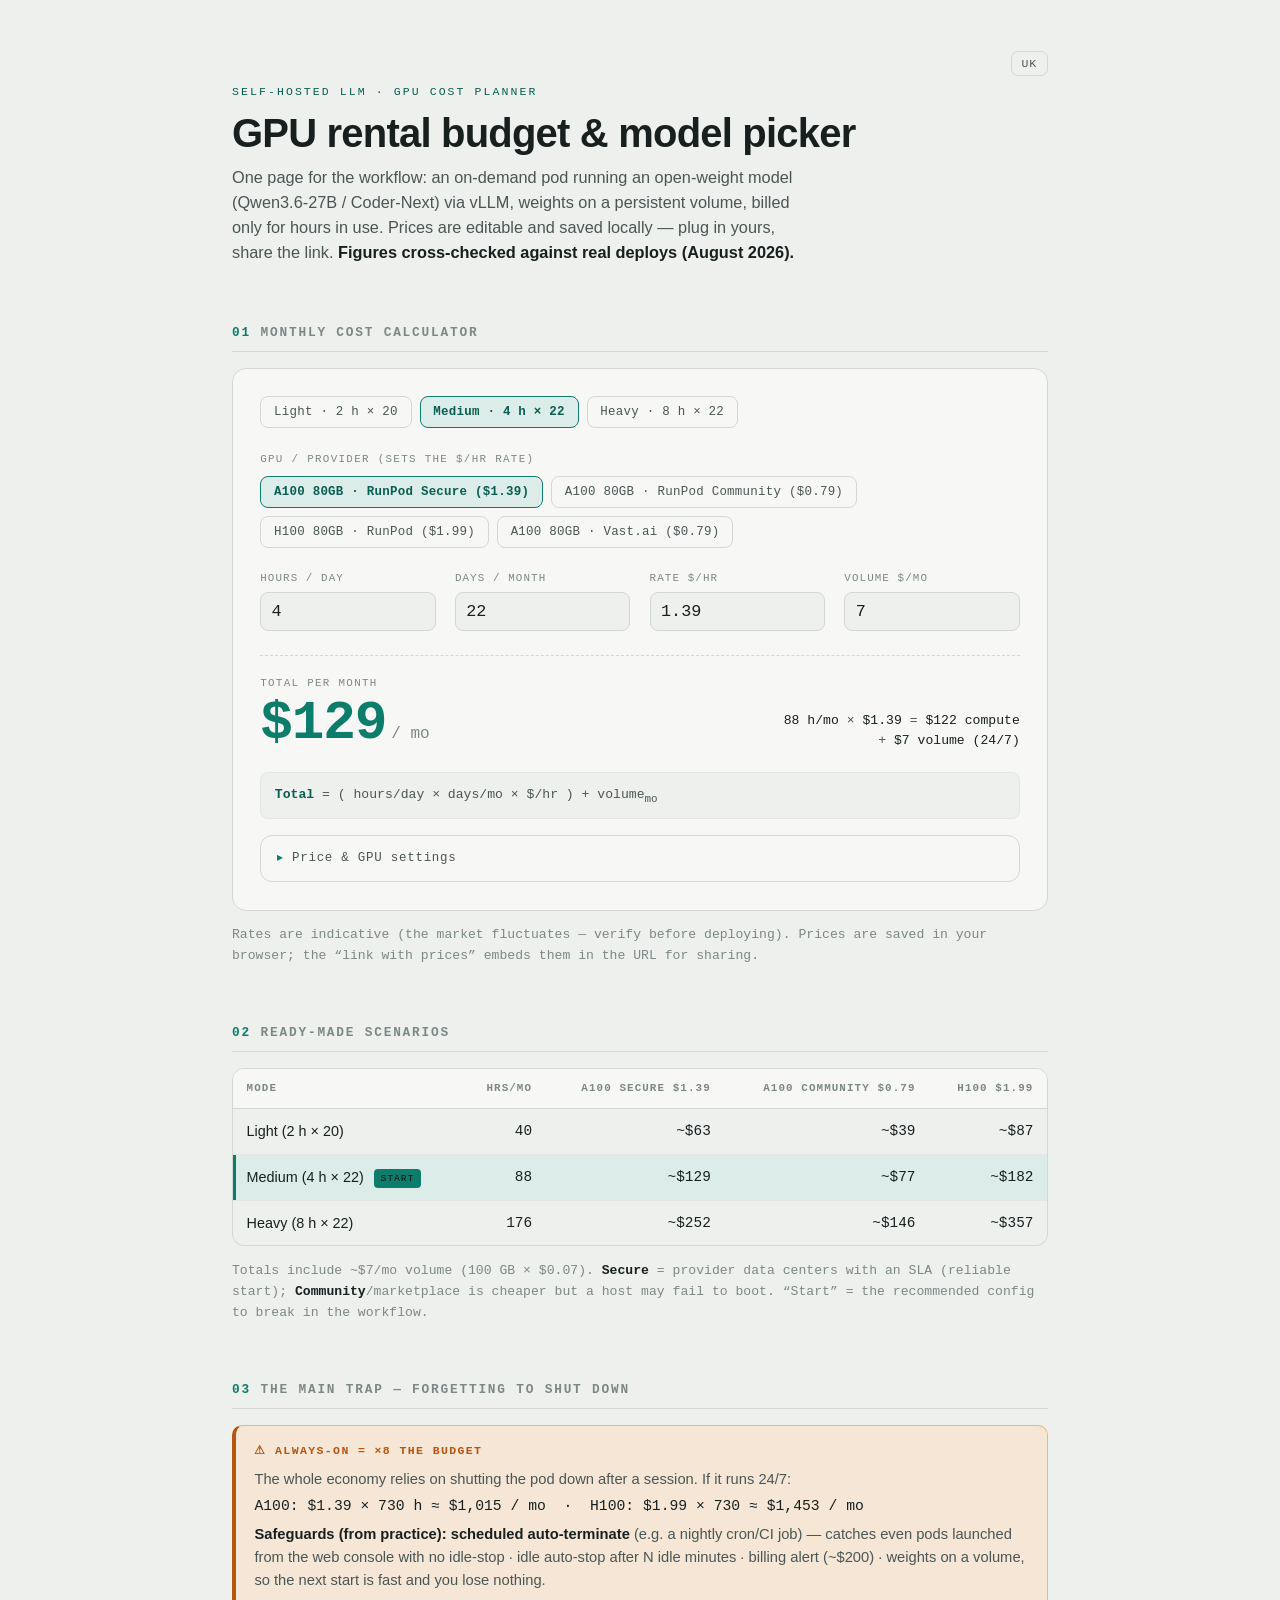
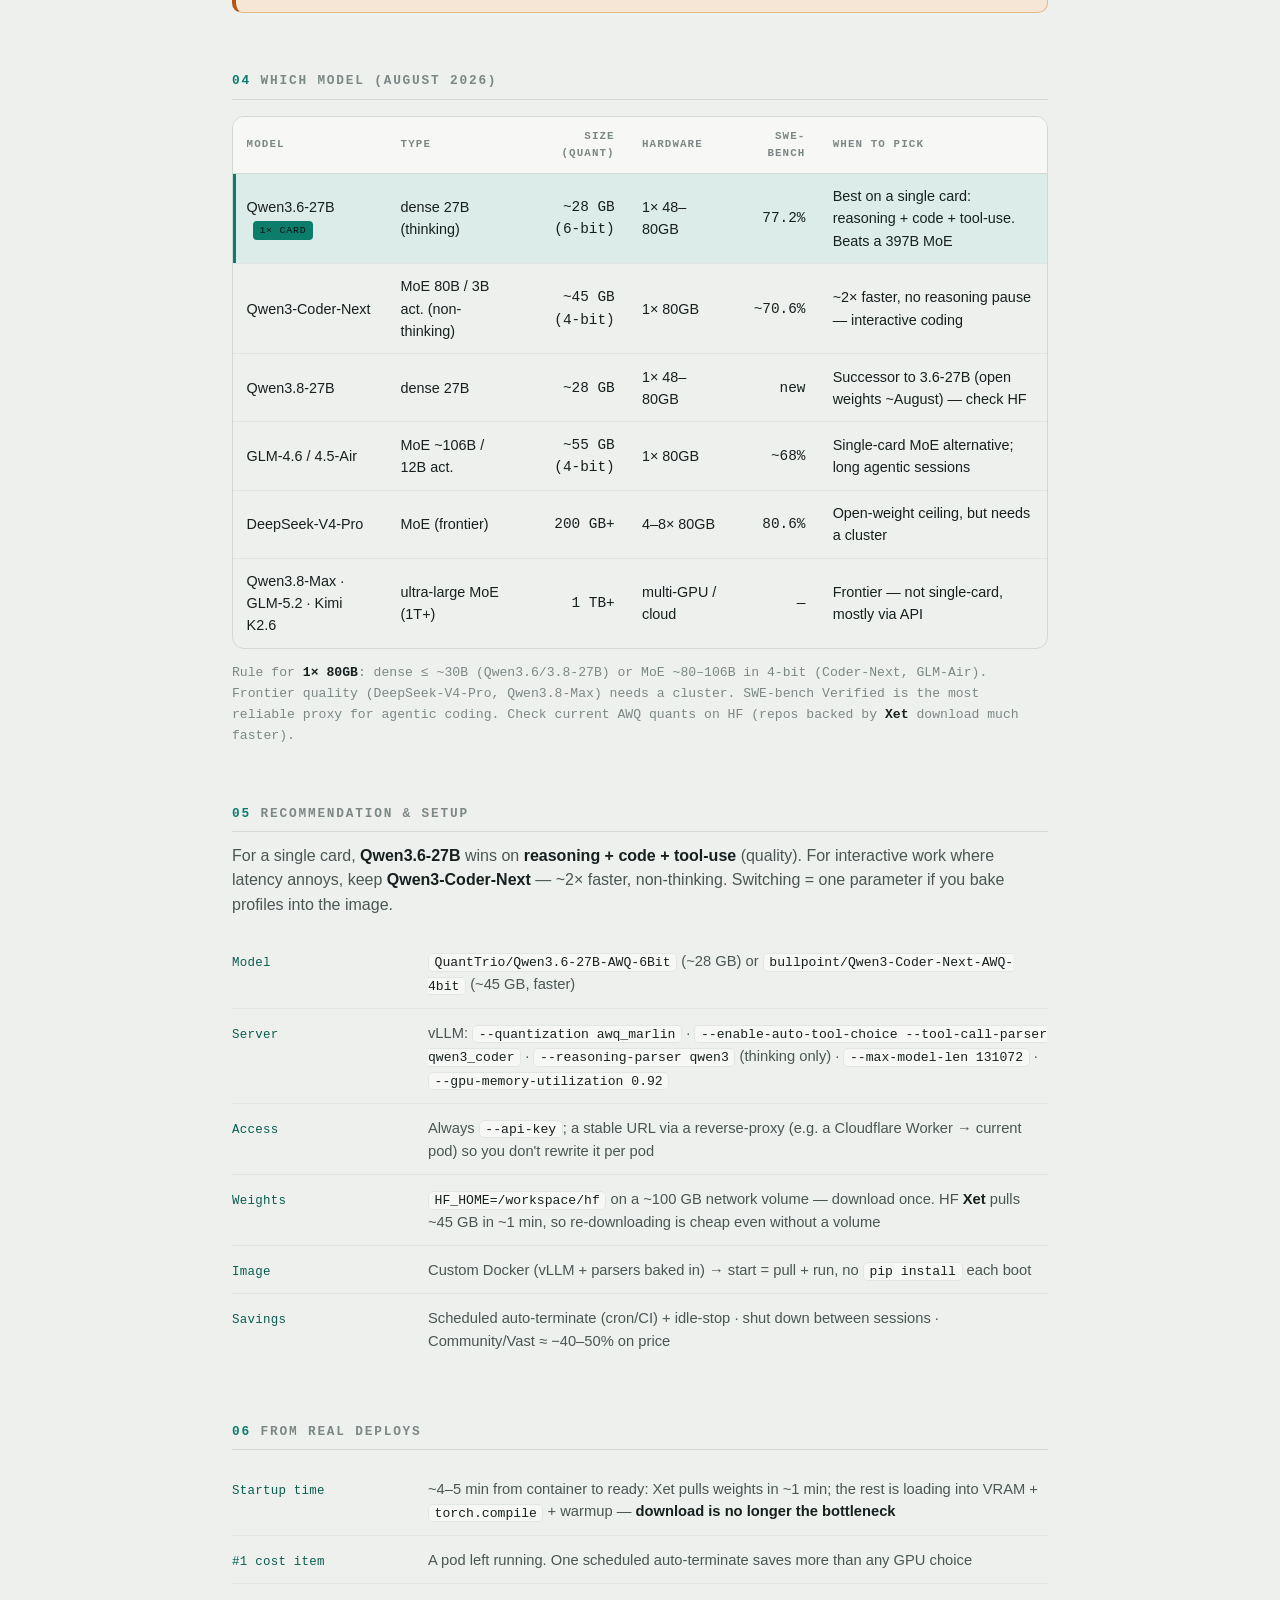
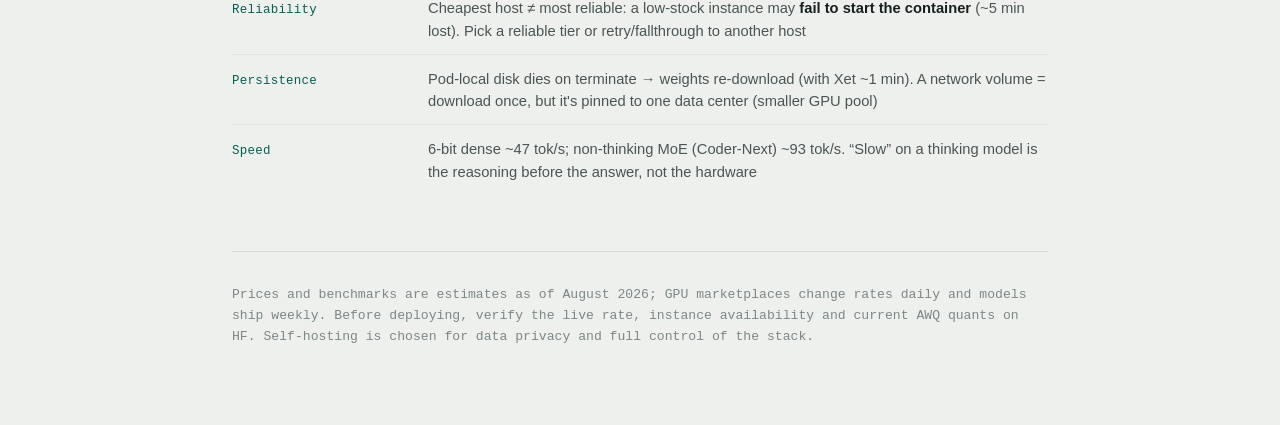
==== commit bc216cc9: "Add EN/UK language toggle (i18n) Full English translation with a runtime UK⇄EN switcher (top-right b" ====
--- a/index.html
+++ b/index.html
@@ -34,6 +34,12 @@
   html { -webkit-text-size-adjust:100%; }
   body { margin:0; background:var(--paper); color:var(--ink); font-family:var(--sans); line-height:1.55; -webkit-font-smoothing:antialiased; }
   .wrap { max-width:880px; margin:0 auto; padding:clamp(1.5rem,4vw,3.5rem) clamp(1rem,4vw,2rem) 4rem; }
+
+  .langbar { display:flex; justify-content:flex-end; margin-bottom:.4rem; }
+  .langtoggle { font-family:var(--mono); font-size:.72rem; letter-spacing:.08em; padding:.32rem .62rem; border-radius:7px;
+    border:1px solid var(--line); background:transparent; color:var(--ink-soft); cursor:pointer; transition:background .15s,border-color .15s,color .15s; }
+  .langtoggle:hover { border-color:var(--accent); color:var(--ink); }
+  .langtoggle:focus-visible { outline:2px solid var(--accent); outline-offset:1px; border-color:var(--accent); }
 
   .eyebrow { font-family:var(--mono); font-size:.72rem; letter-spacing:.18em; text-transform:uppercase; color:var(--accent-ink); margin:0 0 .7rem; }
   h1 { font-size:clamp(1.7rem,4.5vw,2.5rem); line-height:1.08; letter-spacing:-.02em; text-wrap:balance; margin:0 0 .6rem; }
@@ -131,130 +137,134 @@
 </head>
 <body>
 <div class="wrap">
-  <p class="eyebrow">Self-hosted LLM · GPU cost planner</p>
-  <h1>Кошторис оренди GPU та вибір моделі</h1>
-  <p class="lede">Одна сторінка під воркфлоу: on-demand pod з open-weight моделлю (Qwen3.6-27B / Coder-Next) через vLLM, ваги на persistent volume, білінг лише за години роботи. Ціни редагуються й зберігаються локально — підстав свої, поділись лінком. <strong>Дані звірено з реальними деплоями (серпень 2026).</strong></p>
+  <div class="langbar">
+    <button class="langtoggle" id="langToggle" type="button" aria-label="Switch to English">EN</button>
+  </div>
+
+  <p class="eyebrow" data-i18n="eyebrow">Self-host LLM · планувальник бюджету GPU</p>
+  <h1 data-i18n="h1">Кошторис оренди GPU та вибір моделі</h1>
+  <p class="lede" data-i18n-html="lede">Одна сторінка під воркфлоу: on-demand pod з open-weight моделлю (Qwen3.6-27B / Coder-Next) через vLLM, ваги на persistent volume, білінг лише за години роботи. Ціни редагуються й зберігаються локально — підстав свої, поділись лінком. <strong>Дані звірено з реальними деплоями (серпень 2026).</strong></p>
 
   <section>
-    <h2><span class="n">01</span> Калькулятор місячної вартості</h2>
+    <h2><span class="n">01</span> <span data-i18n="s01_title">Калькулятор місячної вартості</span></h2>
     <div class="calc">
-      <div class="presets" id="presets" role="group" aria-label="Пресети інтенсивності">
-        <button class="preset" data-h="2" data-d="20" aria-pressed="false">Легкий · 2 год × 20</button>
-        <button class="preset" data-h="4" data-d="22" aria-pressed="true">Середній · 4 год × 22</button>
-        <button class="preset" data-h="8" data-d="22" aria-pressed="false">Важкий · 8 год × 22</button>
+      <div class="presets" id="presets" role="group" data-i18n-aria="aria_presets" aria-label="Пресети інтенсивності">
+        <button class="preset" data-h="2" data-d="20" aria-pressed="false" data-i18n="preset_light">Легкий · 2 год × 20</button>
+        <button class="preset" data-h="4" data-d="22" aria-pressed="true" data-i18n="preset_medium">Середній · 4 год × 22</button>
+        <button class="preset" data-h="8" data-d="22" aria-pressed="false" data-i18n="preset_heavy">Важкий · 8 год × 22</button>
       </div>
 
       <div class="gpu-row">
-        <div class="cap">GPU / провайдер (задає ставку $/год)</div>
-        <div class="gpu-opts" id="gpus" role="group" aria-label="Вибір GPU"></div>
+        <div class="cap" data-i18n="gpu_cap">GPU / провайдер (задає ставку $/год)</div>
+        <div class="gpu-opts" id="gpus" role="group" data-i18n-aria="aria_gpus" aria-label="Вибір GPU"></div>
       </div>
 
       <div class="fields">
-        <div class="field"><label for="hpd">Годин / день</label><input id="hpd" type="number" min="0" step="0.5" value="4" inputmode="decimal"></div>
-        <div class="field"><label for="dpm">Днів / місяць</label><input id="dpm" type="number" min="0" step="1" value="22" inputmode="numeric"></div>
-        <div class="field"><label for="rate">Ставка $/год</label><input id="rate" type="number" min="0" step="0.05" value="1.39" inputmode="decimal"></div>
-        <div class="field"><label for="vol">Volume $/міс</label><input id="vol" type="number" min="0" step="1" value="7" inputmode="decimal"></div>
+        <div class="field"><label for="hpd" data-i18n="f_hpd">Годин / день</label><input id="hpd" type="number" min="0" step="0.5" value="4" inputmode="decimal"></div>
+        <div class="field"><label for="dpm" data-i18n="f_dpm">Днів / місяць</label><input id="dpm" type="number" min="0" step="1" value="22" inputmode="numeric"></div>
+        <div class="field"><label for="rate" data-i18n="f_rate">Ставка $/год</label><input id="rate" type="number" min="0" step="0.05" value="1.39" inputmode="decimal"></div>
+        <div class="field"><label for="vol" data-i18n="f_vol">Volume $/міс</label><input id="vol" type="number" min="0" step="1" value="7" inputmode="decimal"></div>
       </div>
 
       <div class="result">
         <div class="big">
-          <div class="cap">Разом на місяць</div>
-          <span class="num" id="total">$129</span><span class="unit">/ міс</span>
+          <div class="cap" data-i18n="res_cap">Разом на місяць</div>
+          <span class="num" id="total">$129</span><span class="unit" id="unit" data-i18n="res_unit">/ міс</span>
         </div>
         <div class="breakdown" id="bd">
-          <span id="hm">88</span> год/міс × <span id="r2">$1.39</span> = <span id="compute">$122</span> compute<br>
-          + <span id="v2">$7</span> volume (24/7)
+          <span id="hm">88</span> <span data-i18n="bd_hpm">год/міс</span> × <span id="r2">$1.39</span> = <span id="compute">$122</span> <span data-i18n="bd_compute">compute</span><br>
+          + <span id="v2">$7</span> <span data-i18n="bd_volume">volume (24/7)</span>
         </div>
       </div>
 
-      <div class="formula"><b>Разом</b> = ( год/день × днів/міс × $/год ) + volume<sub>міс</sub></div>
+      <div class="formula" data-i18n-html="formula"><b>Разом</b> = ( год/день × днів/міс × $/год ) + volume<sub>міс</sub></div>
 
       <details class="cfg" id="cfg">
-        <summary>Налаштування цін та GPU</summary>
+        <summary data-i18n="cfg_summary">Налаштування цін та GPU</summary>
         <div class="cfg-body">
-          <div class="cfg-head"><span>Назва (GPU · провайдер)</span><span>$/год</span><span></span></div>
+          <div class="cfg-head"><span data-i18n="cfg_h_name">Назва (GPU · провайдер)</span><span data-i18n="cfg_h_rate">$/год</span><span></span></div>
           <div class="cfg-list" id="cfgList"></div>
           <div class="cfg-actions">
-            <button class="btn" id="addGpu" type="button">+ Додати GPU</button>
-            <button class="btn" id="resetCfg" type="button">Скинути до типових</button>
-            <button class="btn" id="shareCfg" type="button">Скопіювати лінк з цінами</button>
+            <button class="btn" id="addGpu" type="button" data-i18n="btn_add">+ Додати GPU</button>
+            <button class="btn" id="resetCfg" type="button" data-i18n="btn_reset">Скинути до типових</button>
+            <button class="btn" id="shareCfg" type="button" data-i18n="btn_share">Скопіювати лінк з цінами</button>
             <span class="toast" id="toast"></span>
           </div>
         </div>
       </details>
     </div>
-    <p class="note">Ставки орієнтовні (маркетплейс плаває — звіряй перед деплоєм). Ціни зберігаються у твоєму браузері; «лінк з цінами» вшиває їх у URL для шерингу.</p>
+    <p class="note" data-i18n="note01">Ставки орієнтовні (маркетплейс плаває — звіряй перед деплоєм). Ціни зберігаються у твоєму браузері; «лінк з цінами» вшиває їх у URL для шерингу.</p>
   </section>
 
   <section>
-    <h2><span class="n">02</span> Готові сценарії</h2>
+    <h2><span class="n">02</span> <span data-i18n="s02_title">Готові сценарії</span></h2>
     <div class="scroll">
       <table>
-        <thead><tr><th>Режим</th><th class="num">Год/міс</th><th class="num">A100 Secure $1.39</th><th class="num">A100 Community $0.79</th><th class="num">H100 $1.99</th></tr></thead>
+        <thead><tr><th data-i18n="th_mode">Режим</th><th class="num" data-i18n="th_hpm">Год/міс</th><th class="num">A100 Secure $1.39</th><th class="num">A100 Community $0.79</th><th class="num">H100 $1.99</th></tr></thead>
         <tbody>
-          <tr><td>Легкий (2 год × 20)</td><td class="num">40</td><td class="num">~$63</td><td class="num">~$39</td><td class="num">~$87</td></tr>
-          <tr class="pick"><td>Середній (4 год × 22) <span class="tag">старт</span></td><td class="num">88</td><td class="num">~$129</td><td class="num">~$77</td><td class="num">~$182</td></tr>
-          <tr><td>Важкий (8 год × 22)</td><td class="num">176</td><td class="num">~$252</td><td class="num">~$146</td><td class="num">~$357</td></tr>
+          <tr><td data-i18n="row_light">Легкий (2 год × 20)</td><td class="num">40</td><td class="num">~$63</td><td class="num">~$39</td><td class="num">~$87</td></tr>
+          <tr class="pick"><td><span data-i18n="row_medium">Середній (4 год × 22)</span> <span class="tag" data-i18n="tag_start">старт</span></td><td class="num">88</td><td class="num">~$129</td><td class="num">~$77</td><td class="num">~$182</td></tr>
+          <tr><td data-i18n="row_heavy">Важкий (8 год × 22)</td><td class="num">176</td><td class="num">~$252</td><td class="num">~$146</td><td class="num">~$357</td></tr>
         </tbody>
       </table>
     </div>
-    <p class="note">Суми включають ~$7/міс volume (100 ГБ × $0.07). <strong>Secure</strong> = дата-центри провайдера з SLA (надійний старт); <strong>Community</strong>/маркетплейс — дешевше, але хост може не піднятись. «Старт» = рекомендована конфігурація для обкатки.</p>
+    <p class="note" data-i18n-html="note02">Суми включають ~$7/міс volume (100 ГБ × $0.07). <strong>Secure</strong> = дата-центри провайдера з SLA (надійний старт); <strong>Community</strong>/маркетплейс — дешевше, але хост може не піднятись. «Старт» = рекомендована конфігурація для обкатки.</p>
   </section>
 
   <section>
-    <h2><span class="n">03</span> Головна пастка — забути вимкнути</h2>
+    <h2><span class="n">03</span> <span data-i18n="s03_title">Головна пастка — забути вимкнути</span></h2>
     <div class="warn">
-      <div class="h">⚠ Always-on = ×8 бюджету</div>
-      <p>Уся економіка тримається на тому, що pod вимикається після сесії. Якщо він працює 24/7:</p>
-      <p class="mono">A100: $1.39 × 730 год ≈ $1 015 / міс&nbsp;&nbsp;·&nbsp;&nbsp;H100: $1.99 × 730 ≈ $1 453 / міс</p>
-      <p><strong>Запобіжники (з практики):</strong> <strong>запланований авто-terminate за розкладом</strong> (напр. cron/CI щовечора) — ловить навіть pod-и, підняті через веб-консоль без idle-stop · idle auto-stop за N хв бездіяльності · billing alert (~$200) · ваги на volume, тож наступний старт швидкий і нічого не втрачаєш.</p>
+      <div class="h" data-i18n="warn_h">⚠ Always-on = ×8 бюджету</div>
+      <p data-i18n="warn_p1">Уся економіка тримається на тому, що pod вимикається після сесії. Якщо він працює 24/7:</p>
+      <p class="mono" data-i18n-html="warn_mono">A100: $1.39 × 730 год ≈ $1 015 / міс&nbsp;&nbsp;·&nbsp;&nbsp;H100: $1.99 × 730 ≈ $1 453 / міс</p>
+      <p data-i18n-html="warn_p2"><strong>Запобіжники (з практики):</strong> <strong>запланований авто-terminate за розкладом</strong> (напр. cron/CI щовечора) — ловить навіть pod-и, підняті через веб-консоль без idle-stop · idle auto-stop за N хв бездіяльності · billing alert (~$200) · ваги на volume, тож наступний старт швидкий і нічого не втрачаєш.</p>
     </div>
   </section>
 
   <section>
-    <h2><span class="n">04</span> Яку модель (серпень 2026)</h2>
+    <h2><span class="n">04</span> <span data-i18n="s04_title">Яку модель (серпень 2026)</span></h2>
     <div class="scroll">
       <table>
-        <thead><tr><th>Модель</th><th>Тип</th><th class="num">Розмір (квант)</th><th>Залізо</th><th class="num">SWE-bench</th><th>Коли брати</th></tr></thead>
+        <thead><tr><th data-i18n="th_model">Модель</th><th data-i18n="th_type">Тип</th><th class="num" data-i18n="th_size">Розмір (квант)</th><th data-i18n="th_hw">Залізо</th><th class="num">SWE-bench</th><th data-i18n="th_when">Коли брати</th></tr></thead>
         <tbody>
-          <tr class="pick"><td>Qwen3.6-27B <span class="tag">1× карта</span></td><td>dense 27B (thinking)</td><td class="num">~28 ГБ (6-bit)</td><td>1× 48–80GB</td><td class="num">77.2%</td><td>Найкраще на одній карті: reasoning + код + tool-use. Б'є 397B MoE</td></tr>
-          <tr><td>Qwen3-Coder-Next</td><td>MoE 80B / 3B акт. (non-thinking)</td><td class="num">~45 ГБ (4-bit)</td><td>1× 80GB</td><td class="num">~70.6%</td><td>~2× швидший, без reasoning-паузи — інтерактивний код</td></tr>
-          <tr><td>Qwen3.8-27B</td><td>dense 27B</td><td class="num">~28 ГБ</td><td>1× 48–80GB</td><td class="num">new</td><td>Наступник 3.6-27B (open weights ~серпень) — перевір HF</td></tr>
-          <tr><td>GLM-4.6 / 4.5-Air</td><td>MoE ~106B / 12B акт.</td><td class="num">~55 ГБ (4-bit)</td><td>1× 80GB</td><td class="num">~68%</td><td>MoE-альтернатива на одну карту; довгі agentic-сесії</td></tr>
-          <tr><td>DeepSeek-V4-Pro</td><td>MoE (frontier)</td><td class="num">200 ГБ+</td><td>4–8× 80GB</td><td class="num">80.6%</td><td>Стеля open-weight, але потрібен кластер</td></tr>
-          <tr><td>Qwen3.8-Max · GLM-5.2 · Kimi K2.6</td><td>надвеликі MoE (1T+)</td><td class="num">1 ТБ+</td><td>багато-GPU / cloud</td><td class="num">—</td><td>Frontier — не під одну карту, здебільшого через API</td></tr>
+          <tr class="pick"><td>Qwen3.6-27B <span class="tag" data-i18n="tag_single">1× карта</span></td><td data-i18n="r1_type">dense 27B (thinking)</td><td class="num" data-i18n="r1_size">~28 ГБ (6-bit)</td><td>1× 48–80GB</td><td class="num">77.2%</td><td data-i18n="r1_when">Найкраще на одній карті: reasoning + код + tool-use. Б'є 397B MoE</td></tr>
+          <tr><td>Qwen3-Coder-Next</td><td data-i18n="r2_type">MoE 80B / 3B акт. (non-thinking)</td><td class="num" data-i18n="r2_size">~45 ГБ (4-bit)</td><td>1× 80GB</td><td class="num">~70.6%</td><td data-i18n="r2_when">~2× швидший, без reasoning-паузи — інтерактивний код</td></tr>
+          <tr><td>Qwen3.8-27B</td><td data-i18n="r3_type">dense 27B</td><td class="num" data-i18n="r3_size">~28 ГБ</td><td>1× 48–80GB</td><td class="num" data-i18n="r3_swe">new</td><td data-i18n="r3_when">Наступник 3.6-27B (open weights ~серпень) — перевір HF</td></tr>
+          <tr><td>GLM-4.6 / 4.5-Air</td><td data-i18n="r4_type">MoE ~106B / 12B акт.</td><td class="num" data-i18n="r4_size">~55 ГБ (4-bit)</td><td>1× 80GB</td><td class="num">~68%</td><td data-i18n="r4_when">MoE-альтернатива на одну карту; довгі agentic-сесії</td></tr>
+          <tr><td>DeepSeek-V4-Pro</td><td data-i18n="r5_type">MoE (frontier)</td><td class="num" data-i18n="r5_size">200 ГБ+</td><td data-i18n="r5_hw">4–8× 80GB</td><td class="num">80.6%</td><td data-i18n="r5_when">Стеля open-weight, але потрібен кластер</td></tr>
+          <tr><td>Qwen3.8-Max · GLM-5.2 · Kimi K2.6</td><td data-i18n="r6_type">надвеликі MoE (1T+)</td><td class="num" data-i18n="r6_size">1 ТБ+</td><td data-i18n="r6_hw">багато-GPU / cloud</td><td class="num">—</td><td data-i18n="r6_when">Frontier — не під одну карту, здебільшого через API</td></tr>
         </tbody>
       </table>
     </div>
-    <p class="note">Правило під <strong>1× 80GB</strong>: dense ≤ ~30B (Qwen3.6/3.8-27B) або MoE ~80–106B у 4-bit (Coder-Next, GLM-Air). Frontier-якість (DeepSeek-V4-Pro, Qwen3.8-Max) вимагає кластера. SWE-bench Verified — найнадійніший проксі agentic-коду. Перевіряй актуальні AWQ-квенти на HF (репо з <strong>Xet</strong> качаються значно швидше).</p>
+    <p class="note" data-i18n-html="note04">Правило під <strong>1× 80GB</strong>: dense ≤ ~30B (Qwen3.6/3.8-27B) або MoE ~80–106B у 4-bit (Coder-Next, GLM-Air). Frontier-якість (DeepSeek-V4-Pro, Qwen3.8-Max) вимагає кластера. SWE-bench Verified — найнадійніший проксі agentic-коду. Перевіряй актуальні AWQ-квенти на HF (репо з <strong>Xet</strong> качаються значно швидше).</p>
   </section>
 
   <section>
-    <h2><span class="n">05</span> Рекомендація та налаштування</h2>
-    <p style="margin-top:-.3rem;color:var(--ink-soft)">Під одну карту для <strong>reasoning + код + tool-use</strong> виграє <strong>Qwen3.6-27B</strong> (якість). Для інтерактиву, де дратує затримка, тримай <strong>Qwen3-Coder-Next</strong> — ~2× швидший, non-thinking. Перемикання = один параметр, якщо запекти профілі в образ.</p>
+    <h2><span class="n">05</span> <span data-i18n="s05_title">Рекомендація та налаштування</span></h2>
+    <p style="margin-top:-.3rem;color:var(--ink-soft)" data-i18n-html="s05_intro">Під одну карту для <strong>reasoning + код + tool-use</strong> виграє <strong>Qwen3.6-27B</strong> (якість). Для інтерактиву, де дратує затримка, тримай <strong>Qwen3-Coder-Next</strong> — ~2× швидший, non-thinking. Перемикання = один параметр, якщо запекти профілі в образ.</p>
     <div class="setup" style="margin-top:1.3rem">
-      <div class="row"><div class="k">Модель</div><div class="v"><code>QuantTrio/Qwen3.6-27B-AWQ-6Bit</code> (~28 ГБ) або <code>bullpoint/Qwen3-Coder-Next-AWQ-4bit</code> (~45 ГБ, швидший)</div></div>
-      <div class="row"><div class="k">Сервер</div><div class="v">vLLM: <code>--quantization awq_marlin</code> · <code>--enable-auto-tool-choice --tool-call-parser qwen3_coder</code> · <code>--reasoning-parser qwen3</code> (лише thinking) · <code>--max-model-len 131072</code> · <code>--gpu-memory-utilization 0.92</code></div></div>
-      <div class="row"><div class="k">Доступ</div><div class="v">Завжди <code>--api-key</code>; стабільний URL через reverse-proxy (напр. Cloudflare Worker → поточний pod), щоб не переписувати per-pod</div></div>
-      <div class="row"><div class="k">Ваги</div><div class="v"><code>HF_HOME=/workspace/hf</code> на network volume ~100 ГБ — качати раз. HF <strong>Xet</strong> тягне ~45 ГБ за ~1 хв, тож повторне завантаження дешеве навіть без тому</div></div>
-      <div class="row"><div class="k">Образ</div><div class="v">Власний Docker (vLLM + парсери запечені) → старт = pull + run, без <code>pip install</code> щоразу</div></div>
-      <div class="row"><div class="k">Економія</div><div class="v">Авто-terminate за розкладом (cron/CI) + idle-stop · вимикай між сесіями · Community/Vast ≈ −40–50% до ціни</div></div>
+      <div class="row"><div class="k" data-i18n="k_model">Модель</div><div class="v" data-i18n-html="v_model"><code>QuantTrio/Qwen3.6-27B-AWQ-6Bit</code> (~28 ГБ) або <code>bullpoint/Qwen3-Coder-Next-AWQ-4bit</code> (~45 ГБ, швидший)</div></div>
+      <div class="row"><div class="k" data-i18n="k_server">Сервер</div><div class="v" data-i18n-html="v_server">vLLM: <code>--quantization awq_marlin</code> · <code>--enable-auto-tool-choice --tool-call-parser qwen3_coder</code> · <code>--reasoning-parser qwen3</code> (лише thinking) · <code>--max-model-len 131072</code> · <code>--gpu-memory-utilization 0.92</code></div></div>
+      <div class="row"><div class="k" data-i18n="k_access">Доступ</div><div class="v" data-i18n-html="v_access">Завжди <code>--api-key</code>; стабільний URL через reverse-proxy (напр. Cloudflare Worker → поточний pod), щоб не переписувати per-pod</div></div>
+      <div class="row"><div class="k" data-i18n="k_weights">Ваги</div><div class="v" data-i18n-html="v_weights"><code>HF_HOME=/workspace/hf</code> на network volume ~100 ГБ — качати раз. HF <strong>Xet</strong> тягне ~45 ГБ за ~1 хв, тож повторне завантаження дешеве навіть без тому</div></div>
+      <div class="row"><div class="k" data-i18n="k_image">Образ</div><div class="v" data-i18n-html="v_image">Власний Docker (vLLM + парсери запечені) → старт = pull + run, без <code>pip install</code> щоразу</div></div>
+      <div class="row"><div class="k" data-i18n="k_saving">Економія</div><div class="v" data-i18n-html="v_saving">Авто-terminate за розкладом (cron/CI) + idle-stop · вимикай між сесіями · Community/Vast ≈ −40–50% до ціни</div></div>
     </div>
   </section>
 
   <section>
-    <h2><span class="n">06</span> З досвіду реальних деплоїв</h2>
+    <h2><span class="n">06</span> <span data-i18n="s06_title">З досвіду реальних деплоїв</span></h2>
     <div class="setup">
-      <div class="row"><div class="k">Час старту</div><div class="v">~4–5 хв від контейнера до готовності: Xet качає ваги ~1 хв, решту з'їдають завантаження в VRAM + <code>torch.compile</code> + warmup — <strong>завантаження вже НЕ вузьке місце</strong></div></div>
-      <div class="row"><div class="k">#1 стаття витрат</div><div class="v">Забутий увімкнений pod. Один запланований авто-terminate економить більше, ніж будь-який вибір GPU</div></div>
-      <div class="row"><div class="k">Надійність</div><div class="v">Найдешевший хост ≠ найнадійніший: low-stock інстанс може <strong>не стартувати контейнер</strong> (~5 хв втрати). Обирай надійний тир або роби retry/fallthrough на інший хост</div></div>
-      <div class="row"><div class="k">Persistence</div><div class="v">Pod-local диск гине при terminate → ваги качаються знову (з Xet це ~1 хв). Network volume = завантаження раз, але прив'язаний до одного датацентру (менший пул GPU)</div></div>
-      <div class="row"><div class="k">Швидкість</div><div class="v">6-bit dense ~47 tok/s; non-thinking MoE (Coder-Next) ~93 tok/s. «Повільно» у thinking-моделі — це reasoning перед відповіддю, не залізо</div></div>
+      <div class="row"><div class="k" data-i18n="k_start">Час старту</div><div class="v" data-i18n-html="v_start">~4–5 хв від контейнера до готовності: Xet качає ваги ~1 хв, решту з'їдають завантаження в VRAM + <code>torch.compile</code> + warmup — <strong>завантаження вже НЕ вузьке місце</strong></div></div>
+      <div class="row"><div class="k" data-i18n="k_cost">#1 стаття витрат</div><div class="v" data-i18n="v_cost">Забутий увімкнений pod. Один запланований авто-terminate економить більше, ніж будь-який вибір GPU</div></div>
+      <div class="row"><div class="k" data-i18n="k_reliab">Надійність</div><div class="v" data-i18n-html="v_reliab">Найдешевший хост ≠ найнадійніший: low-stock інстанс може <strong>не стартувати контейнер</strong> (~5 хв втрати). Обирай надійний тир або роби retry/fallthrough на інший хост</div></div>
+      <div class="row"><div class="k" data-i18n="k_persist">Persistence</div><div class="v" data-i18n="v_persist">Pod-local диск гине при terminate → ваги качаються знову (з Xet це ~1 хв). Network volume = завантаження раз, але прив'язаний до одного датацентру (менший пул GPU)</div></div>
+      <div class="row"><div class="k" data-i18n="k_speed">Швидкість</div><div class="v" data-i18n-html="v_speed">6-bit dense ~47 tok/s; non-thinking MoE (Coder-Next) ~93 tok/s. «Повільно» у thinking-моделі — це reasoning перед відповіддю, не залізо</div></div>
     </div>
   </section>
 
   <footer>
-    <p class="note">Ціни та бенчмарки — оцінки станом на серпень 2026; GPU-маркетплейси змінюють ставки щодня, а моделі виходять щотижня. Перед розгортанням звіряй live-ставку, наявність інстансів і актуальні AWQ-квенти на HF. Self-host обраний заради приватності даних і повного контролю над стеком.</p>
+    <p class="note" data-i18n="footer_note">Ціни та бенчмарки — оцінки станом на серпень 2026; GPU-маркетплейси змінюють ставки щодня, а моделі виходять щотижня. Перед розгортанням звіряй live-ставку, наявність інстансів і актуальні AWQ-квенти на HF. Self-host обраний заради приватності даних і повного контролю над стеком.</p>
   </footer>
 </div>
 
@@ -263,6 +273,222 @@
   const $ = (id) => document.getElementById(id);
   const money = (n) => "$" + Math.round(n).toLocaleString("en-US");
   const LS_KEY = "gpuBudgetConfig.v1";
+  const LANG_KEY = "gpuBudgetLang.v1";
+
+  const T = {
+    uk: {
+      doc_title: "GPU Budget — Self-host open-weight LLM",
+      meta_desc: "Інтерактивний кошторис оренди GPU під self-host open-weight LLM (Qwen3.6/Coder-Next) з редагованими цінами. Оновлено серпень 2026.",
+      eyebrow: "Self-host LLM · планувальник бюджету GPU",
+      h1: "Кошторис оренди GPU та вибір моделі",
+      lede: "Одна сторінка під воркфлоу: on-demand pod з open-weight моделлю (Qwen3.6-27B / Coder-Next) через vLLM, ваги на persistent volume, білінг лише за години роботи. Ціни редагуються й зберігаються локально — підстав свої, поділись лінком. <strong>Дані звірено з реальними деплоями (серпень 2026).</strong>",
+      s01_title: "Калькулятор місячної вартості",
+      aria_presets: "Пресети інтенсивності",
+      aria_gpus: "Вибір GPU",
+      preset_light: "Легкий · 2 год × 20",
+      preset_medium: "Середній · 4 год × 22",
+      preset_heavy: "Важкий · 8 год × 22",
+      gpu_cap: "GPU / провайдер (задає ставку $/год)",
+      f_hpd: "Годин / день",
+      f_dpm: "Днів / місяць",
+      f_rate: "Ставка $/год",
+      f_vol: "Volume $/міс",
+      res_cap: "Разом на місяць",
+      res_unit: "/ міс",
+      bd_hpm: "год/міс",
+      bd_compute: "compute",
+      bd_volume: "volume (24/7)",
+      formula: "<b>Разом</b> = ( год/день × днів/міс × $/год ) + volume<sub>міс</sub>",
+      cfg_summary: "Налаштування цін та GPU",
+      cfg_h_name: "Назва (GPU · провайдер)",
+      cfg_h_rate: "$/год",
+      btn_add: "+ Додати GPU",
+      btn_reset: "Скинути до типових",
+      btn_share: "Скопіювати лінк з цінами",
+      note01: "Ставки орієнтовні (маркетплейс плаває — звіряй перед деплоєм). Ціни зберігаються у твоєму браузері; «лінк з цінами» вшиває їх у URL для шерингу.",
+      s02_title: "Готові сценарії",
+      th_mode: "Режим",
+      th_hpm: "Год/міс",
+      row_light: "Легкий (2 год × 20)",
+      row_medium: "Середній (4 год × 22)",
+      tag_start: "старт",
+      row_heavy: "Важкий (8 год × 22)",
+      note02: "Суми включають ~$7/міс volume (100 ГБ × $0.07). <strong>Secure</strong> = дата-центри провайдера з SLA (надійний старт); <strong>Community</strong>/маркетплейс — дешевше, але хост може не піднятись. «Старт» = рекомендована конфігурація для обкатки.",
+      s03_title: "Головна пастка — забути вимкнути",
+      warn_h: "⚠ Always-on = ×8 бюджету",
+      warn_p1: "Уся економіка тримається на тому, що pod вимикається після сесії. Якщо він працює 24/7:",
+      warn_mono: "A100: $1.39 × 730 год ≈ $1 015 / міс&nbsp;&nbsp;·&nbsp;&nbsp;H100: $1.99 × 730 ≈ $1 453 / міс",
+      warn_p2: "<strong>Запобіжники (з практики):</strong> <strong>запланований авто-terminate за розкладом</strong> (напр. cron/CI щовечора) — ловить навіть pod-и, підняті через веб-консоль без idle-stop · idle auto-stop за N хв бездіяльності · billing alert (~$200) · ваги на volume, тож наступний старт швидкий і нічого не втрачаєш.",
+      s04_title: "Яку модель (серпень 2026)",
+      th_model: "Модель",
+      th_type: "Тип",
+      th_size: "Розмір (квант)",
+      th_hw: "Залізо",
+      th_when: "Коли брати",
+      tag_single: "1× карта",
+      r1_type: "dense 27B (thinking)",
+      r1_size: "~28 ГБ (6-bit)",
+      r1_when: "Найкраще на одній карті: reasoning + код + tool-use. Б'є 397B MoE",
+      r2_type: "MoE 80B / 3B акт. (non-thinking)",
+      r2_size: "~45 ГБ (4-bit)",
+      r2_when: "~2× швидший, без reasoning-паузи — інтерактивний код",
+      r3_type: "dense 27B",
+      r3_size: "~28 ГБ",
+      r3_swe: "new",
+      r3_when: "Наступник 3.6-27B (open weights ~серпень) — перевір HF",
+      r4_type: "MoE ~106B / 12B акт.",
+      r4_size: "~55 ГБ (4-bit)",
+      r4_when: "MoE-альтернатива на одну карту; довгі agentic-сесії",
+      r5_type: "MoE (frontier)",
+      r5_size: "200 ГБ+",
+      r5_hw: "4–8× 80GB",
+      r5_when: "Стеля open-weight, але потрібен кластер",
+      r6_type: "надвеликі MoE (1T+)",
+      r6_size: "1 ТБ+",
+      r6_hw: "багато-GPU / cloud",
+      r6_when: "Frontier — не під одну карту, здебільшого через API",
+      note04: "Правило під <strong>1× 80GB</strong>: dense ≤ ~30B (Qwen3.6/3.8-27B) або MoE ~80–106B у 4-bit (Coder-Next, GLM-Air). Frontier-якість (DeepSeek-V4-Pro, Qwen3.8-Max) вимагає кластера. SWE-bench Verified — найнадійніший проксі agentic-коду. Перевіряй актуальні AWQ-квенти на HF (репо з <strong>Xet</strong> качаються значно швидше).",
+      s05_title: "Рекомендація та налаштування",
+      s05_intro: "Під одну карту для <strong>reasoning + код + tool-use</strong> виграє <strong>Qwen3.6-27B</strong> (якість). Для інтерактиву, де дратує затримка, тримай <strong>Qwen3-Coder-Next</strong> — ~2× швидший, non-thinking. Перемикання = один параметр, якщо запекти профілі в образ.",
+      k_model: "Модель",
+      v_model: "<code>QuantTrio/Qwen3.6-27B-AWQ-6Bit</code> (~28 ГБ) або <code>bullpoint/Qwen3-Coder-Next-AWQ-4bit</code> (~45 ГБ, швидший)",
+      k_server: "Сервер",
+      v_server: "vLLM: <code>--quantization awq_marlin</code> · <code>--enable-auto-tool-choice --tool-call-parser qwen3_coder</code> · <code>--reasoning-parser qwen3</code> (лише thinking) · <code>--max-model-len 131072</code> · <code>--gpu-memory-utilization 0.92</code>",
+      k_access: "Доступ",
+      v_access: "Завжди <code>--api-key</code>; стабільний URL через reverse-proxy (напр. Cloudflare Worker → поточний pod), щоб не переписувати per-pod",
+      k_weights: "Ваги",
+      v_weights: "<code>HF_HOME=/workspace/hf</code> на network volume ~100 ГБ — качати раз. HF <strong>Xet</strong> тягне ~45 ГБ за ~1 хв, тож повторне завантаження дешеве навіть без тому",
+      k_image: "Образ",
+      v_image: "Власний Docker (vLLM + парсери запечені) → старт = pull + run, без <code>pip install</code> щоразу",
+      k_saving: "Економія",
+      v_saving: "Авто-terminate за розкладом (cron/CI) + idle-stop · вимикай між сесіями · Community/Vast ≈ −40–50% до ціни",
+      s06_title: "З досвіду реальних деплоїв",
+      k_start: "Час старту",
+      v_start: "~4–5 хв від контейнера до готовності: Xet качає ваги ~1 хв, решту з'їдають завантаження в VRAM + <code>torch.compile</code> + warmup — <strong>завантаження вже НЕ вузьке місце</strong>",
+      k_cost: "#1 стаття витрат",
+      v_cost: "Забутий увімкнений pod. Один запланований авто-terminate економить більше, ніж будь-який вибір GPU",
+      k_reliab: "Надійність",
+      v_reliab: "Найдешевший хост ≠ найнадійніший: low-stock інстанс може <strong>не стартувати контейнер</strong> (~5 хв втрати). Обирай надійний тир або роби retry/fallthrough на інший хост",
+      k_persist: "Persistence",
+      v_persist: "Pod-local диск гине при terminate → ваги качаються знову (з Xet це ~1 хв). Network volume = завантаження раз, але прив'язаний до одного датацентру (менший пул GPU)",
+      k_speed: "Швидкість",
+      v_speed: "6-bit dense ~47 tok/s; non-thinking MoE (Coder-Next) ~93 tok/s. «Повільно» у thinking-моделі — це reasoning перед відповіддю, не залізо",
+      footer_note: "Ціни та бенчмарки — оцінки станом на серпень 2026; GPU-маркетплейси змінюють ставки щодня, а моделі виходять щотижня. Перед розгортанням звіряй live-ставку, наявність інстансів і актуальні AWQ-квенти на HF. Self-host обраний заради приватності даних і повного контролю над стеком.",
+      new_gpu: "Новий GPU · провайдер",
+      toast_reset: "Скинуто",
+      toast_copied: "Лінк скопійовано",
+      prompt_copy: "Скопіюй лінк:",
+      aria_name: "Назва GPU",
+      aria_rate: "Ставка $/год",
+      aria_del: "Видалити GPU"
+    },
+    en: {
+      doc_title: "GPU Budget — Self-host open-weight LLM",
+      meta_desc: "Interactive GPU rental budget for self-hosting open-weight LLMs (Qwen3.6/Coder-Next) with editable prices. Updated August 2026.",
+      eyebrow: "Self-hosted LLM · GPU cost planner",
+      h1: "GPU rental budget & model picker",
+      lede: "One page for the workflow: an on-demand pod running an open-weight model (Qwen3.6-27B / Coder-Next) via vLLM, weights on a persistent volume, billed only for hours in use. Prices are editable and saved locally — plug in yours, share the link. <strong>Figures cross-checked against real deploys (August 2026).</strong>",
+      s01_title: "Monthly cost calculator",
+      aria_presets: "Intensity presets",
+      aria_gpus: "GPU selection",
+      preset_light: "Light · 2 h × 20",
+      preset_medium: "Medium · 4 h × 22",
+      preset_heavy: "Heavy · 8 h × 22",
+      gpu_cap: "GPU / provider (sets the $/hr rate)",
+      f_hpd: "Hours / day",
+      f_dpm: "Days / month",
+      f_rate: "Rate $/hr",
+      f_vol: "Volume $/mo",
+      res_cap: "Total per month",
+      res_unit: "/ mo",
+      bd_hpm: "h/mo",
+      bd_compute: "compute",
+      bd_volume: "volume (24/7)",
+      formula: "<b>Total</b> = ( hours/day × days/mo × $/hr ) + volume<sub>mo</sub>",
+      cfg_summary: "Price & GPU settings",
+      cfg_h_name: "Name (GPU · provider)",
+      cfg_h_rate: "$/hr",
+      btn_add: "+ Add GPU",
+      btn_reset: "Reset to defaults",
+      btn_share: "Copy link with prices",
+      note01: "Rates are indicative (the market fluctuates — verify before deploying). Prices are saved in your browser; the “link with prices” embeds them in the URL for sharing.",
+      s02_title: "Ready-made scenarios",
+      th_mode: "Mode",
+      th_hpm: "Hrs/mo",
+      row_light: "Light (2 h × 20)",
+      row_medium: "Medium (4 h × 22)",
+      tag_start: "start",
+      row_heavy: "Heavy (8 h × 22)",
+      note02: "Totals include ~$7/mo volume (100 GB × $0.07). <strong>Secure</strong> = provider data centers with an SLA (reliable start); <strong>Community</strong>/marketplace is cheaper but a host may fail to boot. “Start” = the recommended config to break in the workflow.",
+      s03_title: "The main trap — forgetting to shut down",
+      warn_h: "⚠ Always-on = ×8 the budget",
+      warn_p1: "The whole economy relies on shutting the pod down after a session. If it runs 24/7:",
+      warn_mono: "A100: $1.39 × 730 h ≈ $1,015 / mo&nbsp;&nbsp;·&nbsp;&nbsp;H100: $1.99 × 730 ≈ $1,453 / mo",
+      warn_p2: "<strong>Safeguards (from practice):</strong> <strong>scheduled auto-terminate</strong> (e.g. a nightly cron/CI job) — catches even pods launched from the web console with no idle-stop · idle auto-stop after N idle minutes · billing alert (~$200) · weights on a volume, so the next start is fast and you lose nothing.",
+      s04_title: "Which model (August 2026)",
+      th_model: "Model",
+      th_type: "Type",
+      th_size: "Size (quant)",
+      th_hw: "Hardware",
+      th_when: "When to pick",
+      tag_single: "1× card",
+      r1_type: "dense 27B (thinking)",
+      r1_size: "~28 GB (6-bit)",
+      r1_when: "Best on a single card: reasoning + code + tool-use. Beats a 397B MoE",
+      r2_type: "MoE 80B / 3B act. (non-thinking)",
+      r2_size: "~45 GB (4-bit)",
+      r2_when: "~2× faster, no reasoning pause — interactive coding",
+      r3_type: "dense 27B",
+      r3_size: "~28 GB",
+      r3_swe: "new",
+      r3_when: "Successor to 3.6-27B (open weights ~August) — check HF",
+      r4_type: "MoE ~106B / 12B act.",
+      r4_size: "~55 GB (4-bit)",
+      r4_when: "Single-card MoE alternative; long agentic sessions",
+      r5_type: "MoE (frontier)",
+      r5_size: "200 GB+",
+      r5_hw: "4–8× 80GB",
+      r5_when: "Open-weight ceiling, but needs a cluster",
+      r6_type: "ultra-large MoE (1T+)",
+      r6_size: "1 TB+",
+      r6_hw: "multi-GPU / cloud",
+      r6_when: "Frontier — not single-card, mostly via API",
+      note04: "Rule for <strong>1× 80GB</strong>: dense ≤ ~30B (Qwen3.6/3.8-27B) or MoE ~80–106B in 4-bit (Coder-Next, GLM-Air). Frontier quality (DeepSeek-V4-Pro, Qwen3.8-Max) needs a cluster. SWE-bench Verified is the most reliable proxy for agentic coding. Check current AWQ quants on HF (repos backed by <strong>Xet</strong> download much faster).",
+      s05_title: "Recommendation & setup",
+      s05_intro: "For a single card, <strong>Qwen3.6-27B</strong> wins on <strong>reasoning + code + tool-use</strong> (quality). For interactive work where latency annoys, keep <strong>Qwen3-Coder-Next</strong> — ~2× faster, non-thinking. Switching = one parameter if you bake profiles into the image.",
+      k_model: "Model",
+      v_model: "<code>QuantTrio/Qwen3.6-27B-AWQ-6Bit</code> (~28 GB) or <code>bullpoint/Qwen3-Coder-Next-AWQ-4bit</code> (~45 GB, faster)",
+      k_server: "Server",
+      v_server: "vLLM: <code>--quantization awq_marlin</code> · <code>--enable-auto-tool-choice --tool-call-parser qwen3_coder</code> · <code>--reasoning-parser qwen3</code> (thinking only) · <code>--max-model-len 131072</code> · <code>--gpu-memory-utilization 0.92</code>",
+      k_access: "Access",
+      v_access: "Always <code>--api-key</code>; a stable URL via a reverse-proxy (e.g. a Cloudflare Worker → current pod) so you don't rewrite it per pod",
+      k_weights: "Weights",
+      v_weights: "<code>HF_HOME=/workspace/hf</code> on a ~100 GB network volume — download once. HF <strong>Xet</strong> pulls ~45 GB in ~1 min, so re-downloading is cheap even without a volume",
+      k_image: "Image",
+      v_image: "Custom Docker (vLLM + parsers baked in) → start = pull + run, no <code>pip install</code> each boot",
+      k_saving: "Savings",
+      v_saving: "Scheduled auto-terminate (cron/CI) + idle-stop · shut down between sessions · Community/Vast ≈ −40–50% on price",
+      s06_title: "From real deploys",
+      k_start: "Startup time",
+      v_start: "~4–5 min from container to ready: Xet pulls weights in ~1 min; the rest is loading into VRAM + <code>torch.compile</code> + warmup — <strong>download is no longer the bottleneck</strong>",
+      k_cost: "#1 cost item",
+      v_cost: "A pod left running. One scheduled auto-terminate saves more than any GPU choice",
+      k_reliab: "Reliability",
+      v_reliab: "Cheapest host ≠ most reliable: a low-stock instance may <strong>fail to start the container</strong> (~5 min lost). Pick a reliable tier or retry/fallthrough to another host",
+      k_persist: "Persistence",
+      v_persist: "Pod-local disk dies on terminate → weights re-download (with Xet ~1 min). A network volume = download once, but it's pinned to one data center (smaller GPU pool)",
+      k_speed: "Speed",
+      v_speed: "6-bit dense ~47 tok/s; non-thinking MoE (Coder-Next) ~93 tok/s. “Slow” on a thinking model is the reasoning before the answer, not the hardware",
+      footer_note: "Prices and benchmarks are estimates as of August 2026; GPU marketplaces change rates daily and models ship weekly. Before deploying, verify the live rate, instance availability and current AWQ quants on HF. Self-hosting is chosen for data privacy and full control of the stack.",
+      new_gpu: "New GPU · provider",
+      toast_reset: "Reset",
+      toast_copied: "Link copied",
+      prompt_copy: "Copy the link:",
+      aria_name: "GPU name",
+      aria_rate: "Rate $/hr",
+      aria_del: "Delete GPU"
+    }
+  };
 
   const DEFAULTS = {
     gpus: [
@@ -277,6 +503,50 @@
   const hpd = $("hpd"), dpm = $("dpm"), rate = $("rate"), vol = $("vol");
   let config = loadConfig();
   let activeGpu = 0;
+  let LANG = loadLang();
+  const t = (k) => (T[LANG] && T[LANG][k] != null) ? T[LANG][k] : (T.uk[k] != null ? T.uk[k] : k);
+
+  function loadLang() {
+    try {
+      const s = localStorage.getItem(LANG_KEY);
+      if (s === "uk" || s === "en") return s;
+    } catch (e) { /* ignore */ }
+    try {
+      const nav = (navigator.language || "").toLowerCase();
+      if (nav.startsWith("uk")) return "uk";
+      if (nav.startsWith("en")) return "en";
+    } catch (e) { /* ignore */ }
+    return "uk";
+  }
+
+  function applyLang(lang) {
+    LANG = (lang === "en") ? "en" : "uk";
+    const d = T[LANG];
+    document.documentElement.lang = LANG;
+    document.title = d.doc_title;
+    const md = document.querySelector('meta[name="description"]');
+    if (md) md.setAttribute("content", d.meta_desc);
+    document.querySelectorAll("[data-i18n]").forEach(el => {
+      const k = el.getAttribute("data-i18n");
+      if (d[k] != null) el.textContent = d[k];
+    });
+    document.querySelectorAll("[data-i18n-html]").forEach(el => {
+      const k = el.getAttribute("data-i18n-html");
+      if (d[k] != null) el.innerHTML = d[k];
+    });
+    document.querySelectorAll("[data-i18n-aria]").forEach(el => {
+      const k = el.getAttribute("data-i18n-aria");
+      if (d[k] != null) el.setAttribute("aria-label", d[k]);
+    });
+    const tg = $("langToggle");
+    if (tg) {
+      tg.textContent = (LANG === "uk") ? "EN" : "UK";
+      tg.setAttribute("aria-label", (LANG === "uk") ? "Switch to English" : "Перемкнути на українську");
+    }
+    try { localStorage.setItem(LANG_KEY, LANG); } catch (e) { /* ignore */ }
+    renderCfgList();   // refresh translated aria-labels on generated rows
+    recalc();
+  }
 
   function loadConfig() {
     // 1) URL ?c=<base64 json>  2) localStorage  3) defaults
@@ -344,12 +614,12 @@
       row.className = "cfg-item";
 
       const name = document.createElement("input");
-      name.type = "text"; name.value = g.label; name.setAttribute("aria-label", "Назва GPU");
+      name.type = "text"; name.value = g.label; name.setAttribute("aria-label", t("aria_name"));
       name.addEventListener("input", () => { g.label = name.value; saveConfig(); renderGpuButtons(); });
 
       const rt = document.createElement("input");
       rt.type = "number"; rt.min = "0"; rt.step = "0.05"; rt.value = g.rate; rt.inputMode = "decimal";
-      rt.setAttribute("aria-label", "Ставка $/год");
+      rt.setAttribute("aria-label", t("aria_rate"));
       rt.addEventListener("input", () => {
         g.rate = Math.max(0, parseFloat(rt.value) || 0);
         saveConfig(); renderGpuButtons();
@@ -357,8 +627,8 @@
       });
 
       const del = document.createElement("button");
-      del.className = "del"; del.type = "button"; del.textContent = "×"; del.title = "Видалити";
-      del.setAttribute("aria-label", "Видалити GPU");
+      del.className = "del"; del.type = "button"; del.textContent = "×"; del.title = t("aria_del");
+      del.setAttribute("aria-label", t("aria_del"));
       del.addEventListener("click", () => {
         if (config.gpus.length <= 1) return;
         config.gpus.splice(i, 1);
@@ -372,8 +642,8 @@
   }
 
   function flash(msg) {
-    const t = $("toast"); t.textContent = msg; t.classList.add("show");
-    setTimeout(() => t.classList.remove("show"), 1800);
+    const t2 = $("toast"); t2.textContent = msg; t2.classList.add("show");
+    setTimeout(() => t2.classList.remove("show"), 1800);
   }
 
   // events
@@ -390,26 +660,29 @@
   }));
 
   $("addGpu").addEventListener("click", () => {
-    config.gpus.push({ label: "Новий GPU · провайдер", rate: 1.00 });
+    config.gpus.push({ label: t("new_gpu"), rate: 1.00 });
     saveConfig(); renderCfgList(); renderGpuButtons();
   });
   $("resetCfg").addEventListener("click", () => {
     config = structuredClone(DEFAULTS); activeGpu = 0;
     saveConfig(); renderCfgList(); renderGpuButtons();
-    vol.value = config.vol; recalc(); flash("Скинуто");
+    vol.value = config.vol; recalc(); flash(t("toast_reset"));
   });
   $("shareCfg").addEventListener("click", async () => {
     const payload = btoa(unescape(encodeURIComponent(JSON.stringify(config))));
     const url = location.origin + location.pathname + "?c=" + payload;
-    try { await navigator.clipboard.writeText(url); flash("Лінк скопійовано"); }
-    catch (e) { prompt("Скопіюй лінк:", url); }
+    try { await navigator.clipboard.writeText(url); flash(t("toast_copied")); }
+    catch (e) { prompt(t("prompt_copy"), url); }
   });
+
+  $("langToggle").addEventListener("click", () => applyLang(LANG === "uk" ? "en" : "uk"));
 
   // init
   vol.value = config.vol;
   renderCfgList();
   renderGpuButtons();
   recalc();
+  applyLang(LANG);
 </script>
 </body>
 </html>
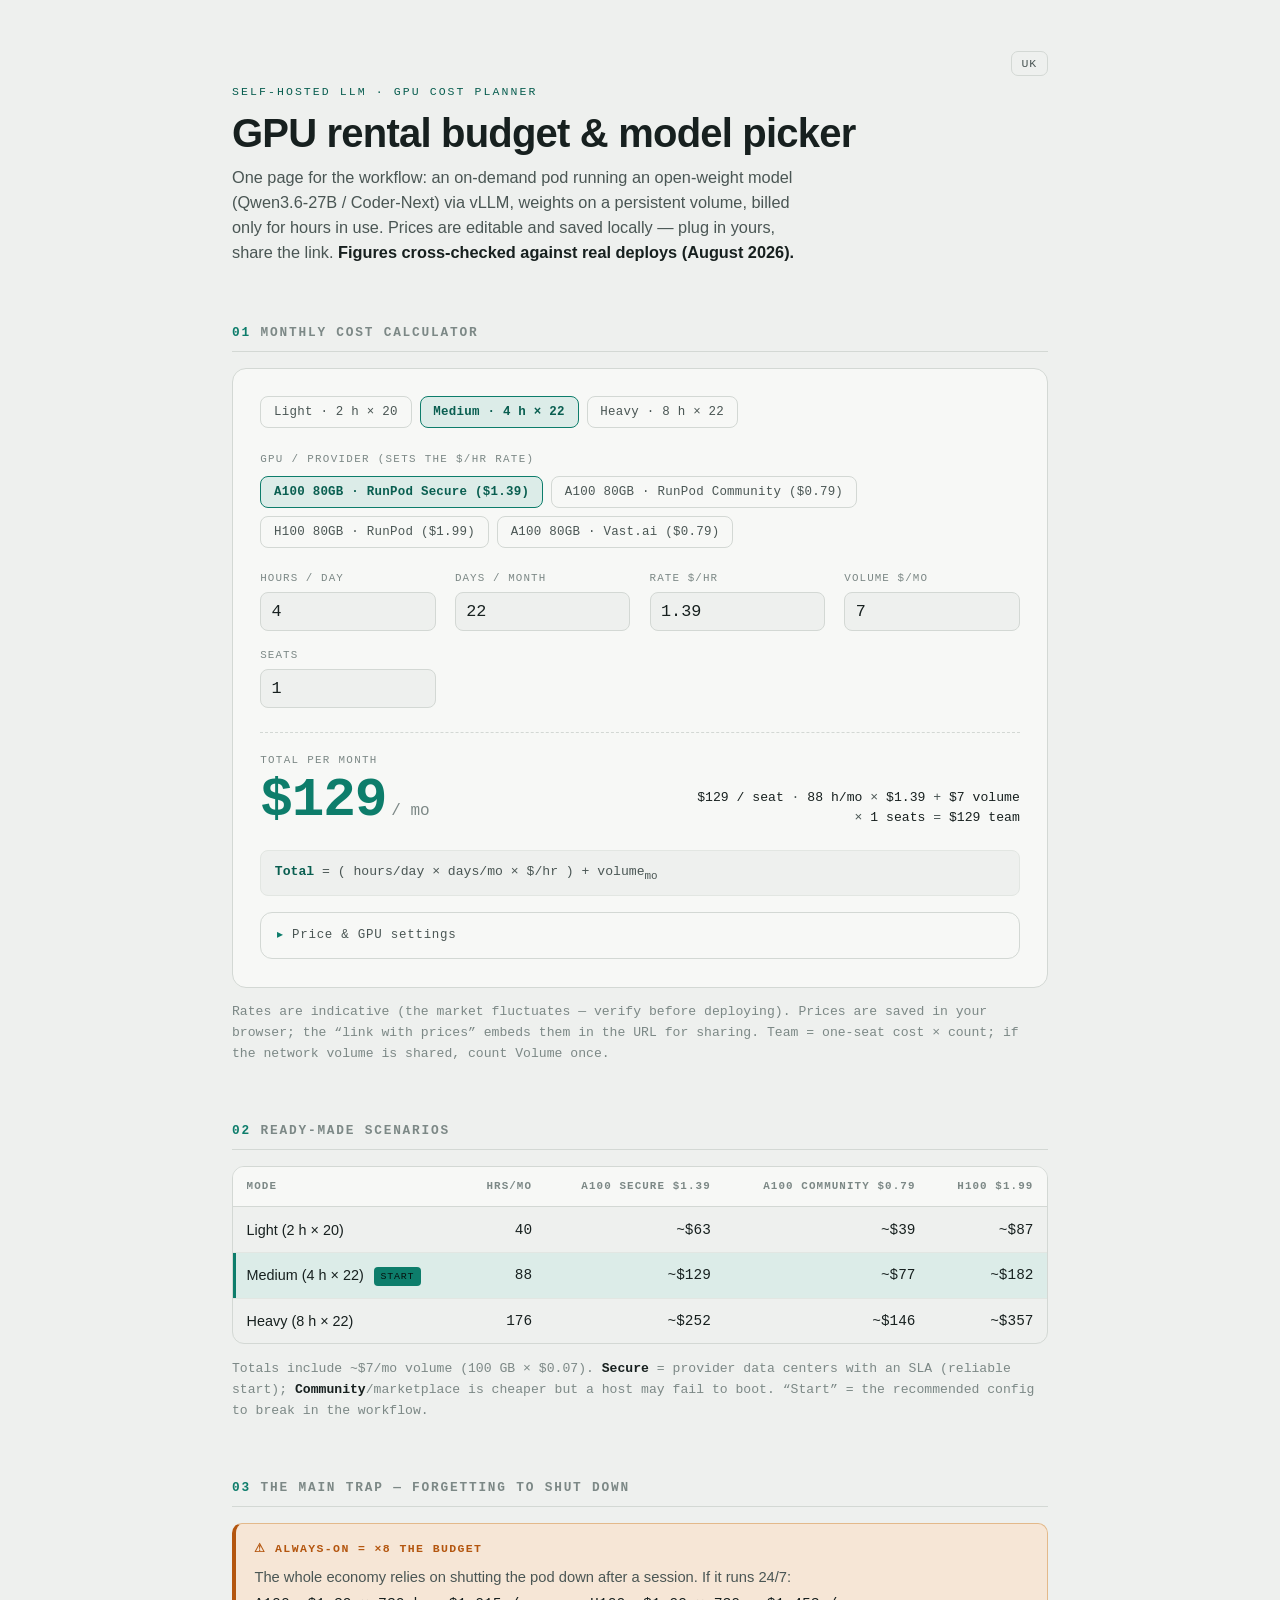
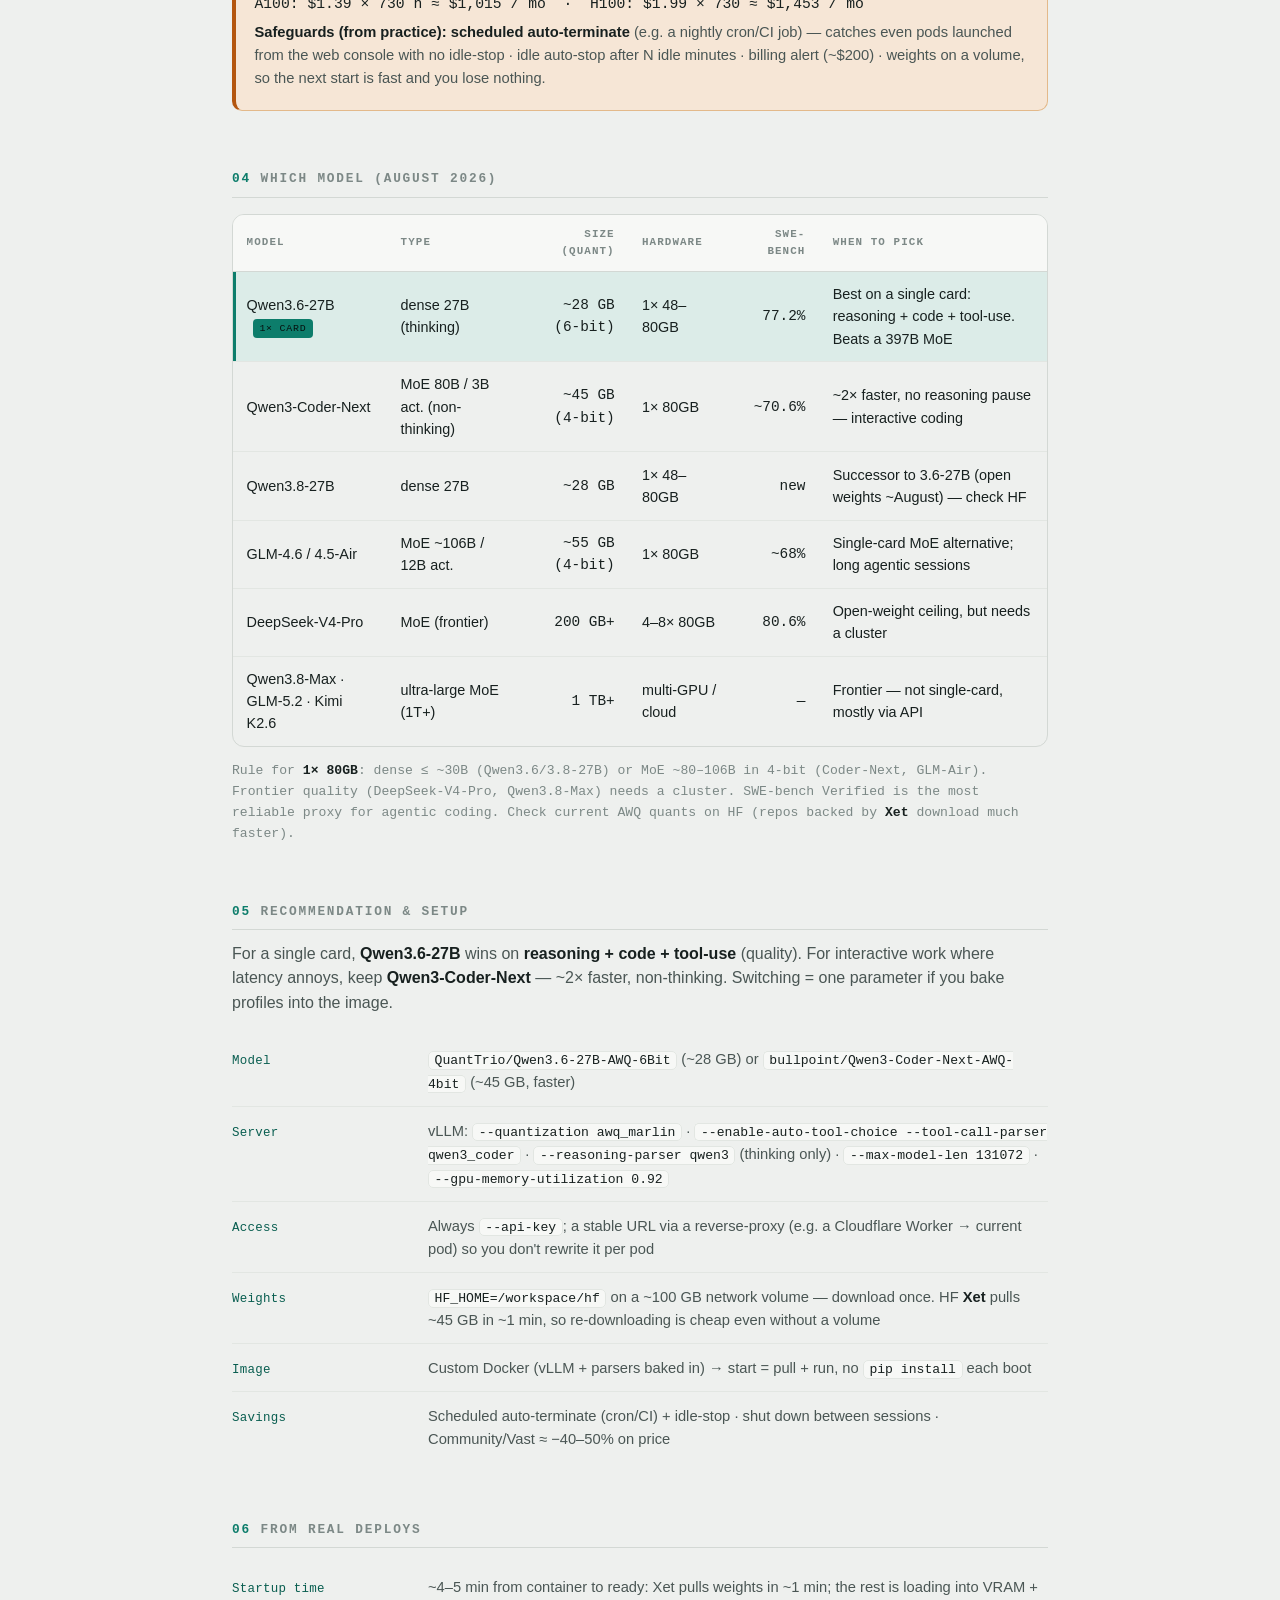
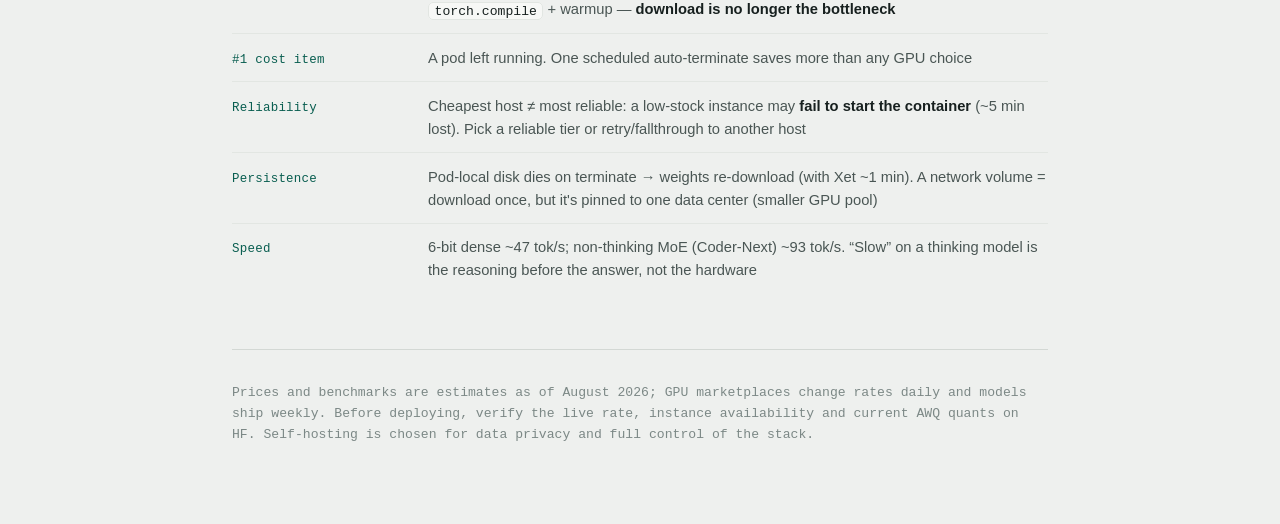
==== commit 4c048256: "Add seats input: per-seat cost + team total (× seats) - New "Seats / Робочих місць" field (default 1" ====
--- a/index.html
+++ b/index.html
@@ -164,6 +164,7 @@
         <div class="field"><label for="dpm" data-i18n="f_dpm">Днів / місяць</label><input id="dpm" type="number" min="0" step="1" value="22" inputmode="numeric"></div>
         <div class="field"><label for="rate" data-i18n="f_rate">Ставка $/год</label><input id="rate" type="number" min="0" step="0.05" value="1.39" inputmode="decimal"></div>
         <div class="field"><label for="vol" data-i18n="f_vol">Volume $/міс</label><input id="vol" type="number" min="0" step="1" value="7" inputmode="decimal"></div>
+        <div class="field"><label for="seats" data-i18n="f_seats">Робочих місць</label><input id="seats" type="number" min="1" step="1" value="1" inputmode="numeric"></div>
       </div>
 
       <div class="result">
@@ -172,8 +173,8 @@
           <span class="num" id="total">$129</span><span class="unit" id="unit" data-i18n="res_unit">/ міс</span>
         </div>
         <div class="breakdown" id="bd">
-          <span id="hm">88</span> <span data-i18n="bd_hpm">год/міс</span> × <span id="r2">$1.39</span> = <span id="compute">$122</span> <span data-i18n="bd_compute">compute</span><br>
-          + <span id="v2">$7</span> <span data-i18n="bd_volume">volume (24/7)</span>
+          <span id="perseat">$129</span> <span data-i18n="bd_perseat">/ місце</span> · <span id="hm">88</span> <span data-i18n="bd_hpm">год/міс</span> × <span id="r2">$1.39</span> + <span id="v2">$7</span> <span data-i18n="bd_volume">volume</span><br>
+          × <span id="seats2">1</span> <span data-i18n="bd_seats">місць</span> = <span id="teamtotal">$129</span> <span data-i18n="bd_team">команда</span>
         </div>
       </div>
 
@@ -193,7 +194,7 @@
         </div>
       </details>
     </div>
-    <p class="note" data-i18n="note01">Ставки орієнтовні (маркетплейс плаває — звіряй перед деплоєм). Ціни зберігаються у твоєму браузері; «лінк з цінами» вшиває їх у URL для шерингу.</p>
+    <p class="note" data-i18n="note01">Ставки орієнтовні (маркетплейс плаває — звіряй перед деплоєм). Ціни зберігаються у твоєму браузері; «лінк з цінами» вшиває їх у URL для шерингу. Команда = вартість одного місця × кількість; якщо network volume спільний — рахуй Volume один раз.</p>
   </section>
 
   <section>
@@ -293,11 +294,15 @@
       f_dpm: "Днів / місяць",
       f_rate: "Ставка $/год",
       f_vol: "Volume $/міс",
+      f_seats: "Робочих місць",
       res_cap: "Разом на місяць",
       res_unit: "/ міс",
       bd_hpm: "год/міс",
       bd_compute: "compute",
-      bd_volume: "volume (24/7)",
+      bd_volume: "volume",
+      bd_perseat: "/ місце",
+      bd_seats: "місць",
+      bd_team: "команда",
       formula: "<b>Разом</b> = ( год/день × днів/міс × $/год ) + volume<sub>міс</sub>",
       cfg_summary: "Налаштування цін та GPU",
       cfg_h_name: "Назва (GPU · провайдер)",
@@ -305,7 +310,7 @@
       btn_add: "+ Додати GPU",
       btn_reset: "Скинути до типових",
       btn_share: "Скопіювати лінк з цінами",
-      note01: "Ставки орієнтовні (маркетплейс плаває — звіряй перед деплоєм). Ціни зберігаються у твоєму браузері; «лінк з цінами» вшиває їх у URL для шерингу.",
+      note01: "Ставки орієнтовні (маркетплейс плаває — звіряй перед деплоєм). Ціни зберігаються у твоєму браузері; «лінк з цінами» вшиває їх у URL для шерингу. Команда = вартість одного місця × кількість; якщо network volume спільний — рахуй Volume один раз.",
       s02_title: "Готові сценарії",
       th_mode: "Режим",
       th_hpm: "Год/міс",
@@ -399,11 +404,15 @@
       f_dpm: "Days / month",
       f_rate: "Rate $/hr",
       f_vol: "Volume $/mo",
+      f_seats: "Seats",
       res_cap: "Total per month",
       res_unit: "/ mo",
       bd_hpm: "h/mo",
       bd_compute: "compute",
-      bd_volume: "volume (24/7)",
+      bd_volume: "volume",
+      bd_perseat: "/ seat",
+      bd_seats: "seats",
+      bd_team: "team",
       formula: "<b>Total</b> = ( hours/day × days/mo × $/hr ) + volume<sub>mo</sub>",
       cfg_summary: "Price & GPU settings",
       cfg_h_name: "Name (GPU · provider)",
@@ -411,7 +420,7 @@
       btn_add: "+ Add GPU",
       btn_reset: "Reset to defaults",
       btn_share: "Copy link with prices",
-      note01: "Rates are indicative (the market fluctuates — verify before deploying). Prices are saved in your browser; the “link with prices” embeds them in the URL for sharing.",
+      note01: "Rates are indicative (the market fluctuates — verify before deploying). Prices are saved in your browser; the “link with prices” embeds them in the URL for sharing. Team = one-seat cost × count; if the network volume is shared, count Volume once.",
       s02_title: "Ready-made scenarios",
       th_mode: "Mode",
       th_hpm: "Hrs/mo",
@@ -576,12 +585,15 @@
   function recalc() {
     const h = parseFloat(hpd.value) || 0, d = parseFloat(dpm.value) || 0;
     const r = parseFloat(rate.value) || 0, v = parseFloat(vol.value) || 0;
-    const hoursMonth = h * d, compute = hoursMonth * r, total = compute + v;
-    $("total").textContent = money(total);
+    const seats = Math.max(1, Math.floor(parseFloat($("seats").value) || 1));
+    const hoursMonth = h * d, perSeat = hoursMonth * r + v, team = perSeat * seats;
+    $("total").textContent = money(team);
+    $("perseat").textContent = money(perSeat);
     $("hm").textContent = (Math.round(hoursMonth * 10) / 10).toLocaleString("en-US");
     $("r2").textContent = "$" + r.toFixed(2);
-    $("compute").textContent = money(compute);
     $("v2").textContent = money(v);
+    $("seats2").textContent = seats.toLocaleString("en-US");
+    $("teamtotal").textContent = money(team);
   }
 
   function renderGpuButtons() {
@@ -652,6 +664,7 @@
     recalc();
   }));
   rate.addEventListener("input", () => { document.querySelectorAll("#gpus .gpu-opt").forEach(b => b.setAttribute("aria-pressed", "false")); recalc(); });
+  $("seats").addEventListener("input", recalc);
 
   document.querySelectorAll("#presets .preset").forEach(btn => btn.addEventListener("click", () => {
     document.querySelectorAll("#presets .preset").forEach(b => b.setAttribute("aria-pressed", "false"));
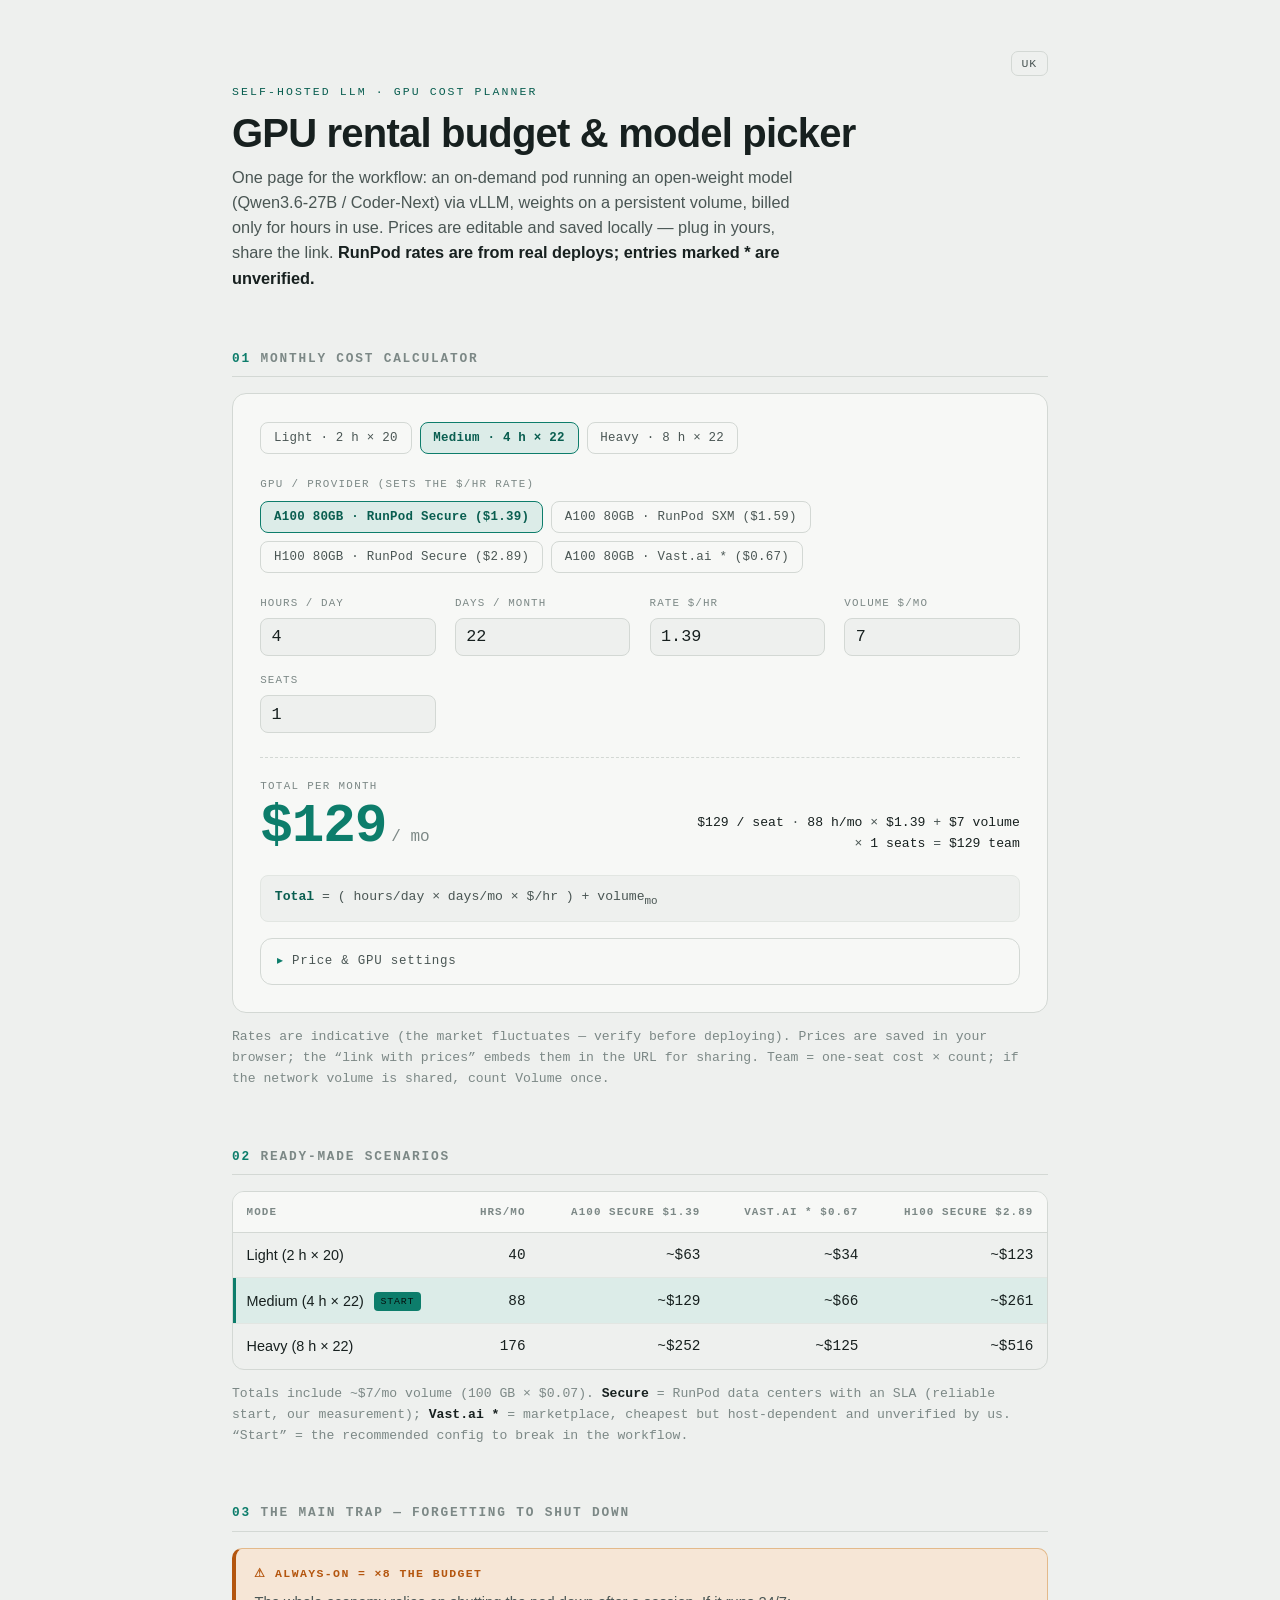
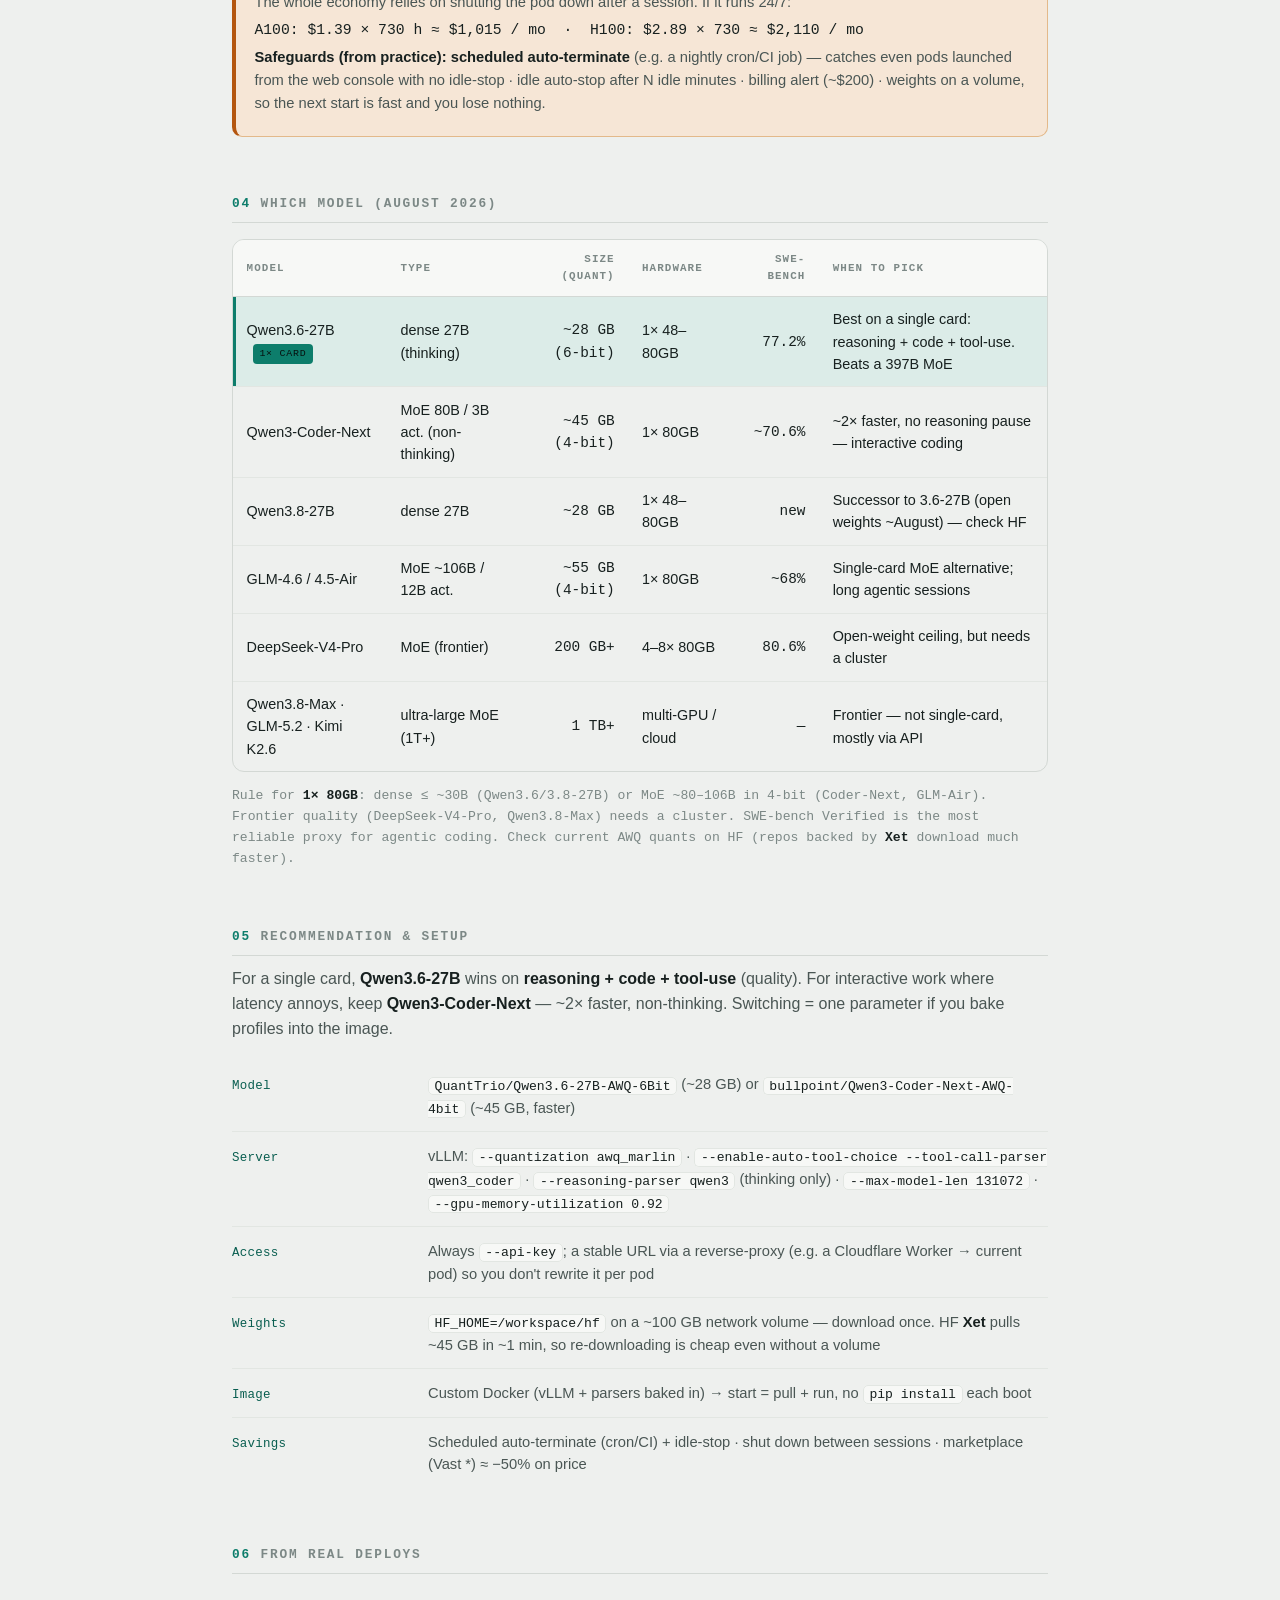
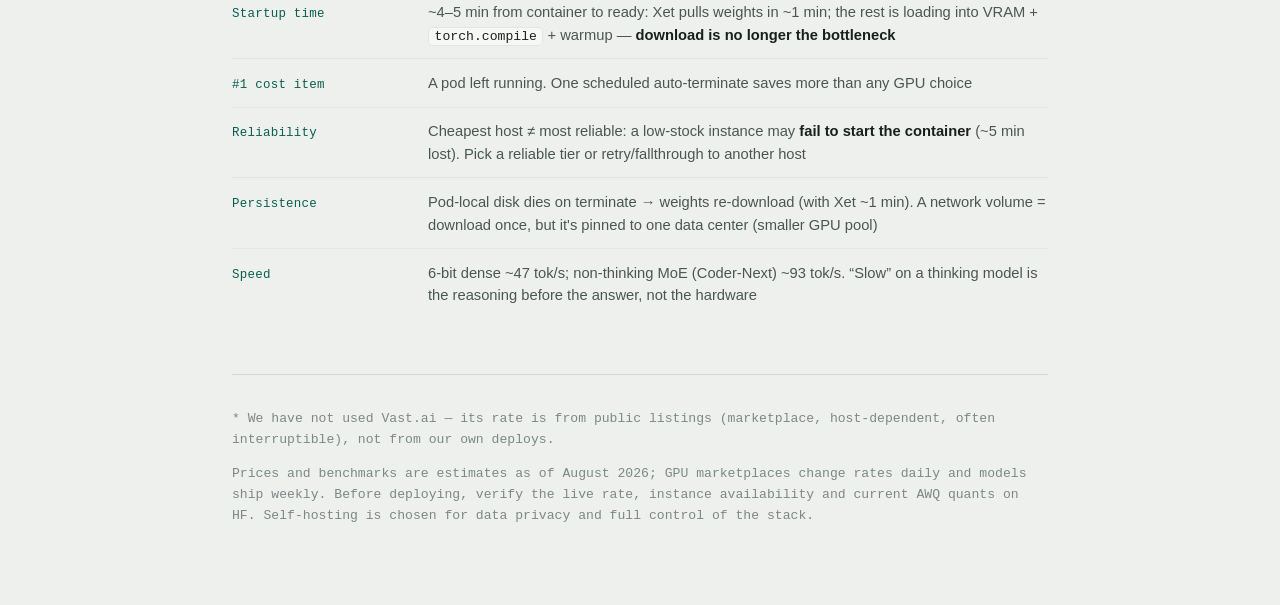
==== commit cbfeaeb9: "Refresh prices (web, Aug 2026) + mark Vast.ai unverified with a * footnote - Corrected a wrong colum" ====
--- a/index.html
+++ b/index.html
@@ -143,7 +143,7 @@
 
   <p class="eyebrow" data-i18n="eyebrow">Self-host LLM · планувальник бюджету GPU</p>
   <h1 data-i18n="h1">Кошторис оренди GPU та вибір моделі</h1>
-  <p class="lede" data-i18n-html="lede">Одна сторінка під воркфлоу: on-demand pod з open-weight моделлю (Qwen3.6-27B / Coder-Next) через vLLM, ваги на persistent volume, білінг лише за години роботи. Ціни редагуються й зберігаються локально — підстав свої, поділись лінком. <strong>Дані звірено з реальними деплоями (серпень 2026).</strong></p>
+  <p class="lede" data-i18n-html="lede">Одна сторінка під воркфлоу: on-demand pod з open-weight моделлю (Qwen3.6-27B / Coder-Next) через vLLM, ваги на persistent volume, білінг лише за години роботи. Ціни редагуються й зберігаються локально — підстав свої, поділись лінком. <strong>Ставки RunPod — з реальних деплоїв; позначені * не перевіряли.</strong></p>
 
   <section>
     <h2><span class="n">01</span> <span data-i18n="s01_title">Калькулятор місячної вартості</span></h2>
@@ -201,15 +201,15 @@
     <h2><span class="n">02</span> <span data-i18n="s02_title">Готові сценарії</span></h2>
     <div class="scroll">
       <table>
-        <thead><tr><th data-i18n="th_mode">Режим</th><th class="num" data-i18n="th_hpm">Год/міс</th><th class="num">A100 Secure $1.39</th><th class="num">A100 Community $0.79</th><th class="num">H100 $1.99</th></tr></thead>
+        <thead><tr><th data-i18n="th_mode">Режим</th><th class="num" data-i18n="th_hpm">Год/міс</th><th class="num">A100 Secure $1.39</th><th class="num">Vast.ai * $0.67</th><th class="num">H100 Secure $2.89</th></tr></thead>
         <tbody>
-          <tr><td data-i18n="row_light">Легкий (2 год × 20)</td><td class="num">40</td><td class="num">~$63</td><td class="num">~$39</td><td class="num">~$87</td></tr>
-          <tr class="pick"><td><span data-i18n="row_medium">Середній (4 год × 22)</span> <span class="tag" data-i18n="tag_start">старт</span></td><td class="num">88</td><td class="num">~$129</td><td class="num">~$77</td><td class="num">~$182</td></tr>
-          <tr><td data-i18n="row_heavy">Важкий (8 год × 22)</td><td class="num">176</td><td class="num">~$252</td><td class="num">~$146</td><td class="num">~$357</td></tr>
+          <tr><td data-i18n="row_light">Легкий (2 год × 20)</td><td class="num">40</td><td class="num">~$63</td><td class="num">~$34</td><td class="num">~$123</td></tr>
+          <tr class="pick"><td><span data-i18n="row_medium">Середній (4 год × 22)</span> <span class="tag" data-i18n="tag_start">старт</span></td><td class="num">88</td><td class="num">~$129</td><td class="num">~$66</td><td class="num">~$261</td></tr>
+          <tr><td data-i18n="row_heavy">Важкий (8 год × 22)</td><td class="num">176</td><td class="num">~$252</td><td class="num">~$125</td><td class="num">~$516</td></tr>
         </tbody>
       </table>
     </div>
-    <p class="note" data-i18n-html="note02">Суми включають ~$7/міс volume (100 ГБ × $0.07). <strong>Secure</strong> = дата-центри провайдера з SLA (надійний старт); <strong>Community</strong>/маркетплейс — дешевше, але хост може не піднятись. «Старт» = рекомендована конфігурація для обкатки.</p>
+    <p class="note" data-i18n-html="note02">Суми включають ~$7/міс volume (100 ГБ × $0.07). <strong>Secure</strong> = дата-центри RunPod з SLA (надійний старт, наш вимір); <strong>Vast.ai *</strong> — маркетплейс, найдешевше, але host-dependent і ми його не перевіряли. «Старт» = рекомендована конфігурація для обкатки.</p>
   </section>
 
   <section>
@@ -217,7 +217,7 @@
     <div class="warn">
       <div class="h" data-i18n="warn_h">⚠ Always-on = ×8 бюджету</div>
       <p data-i18n="warn_p1">Уся економіка тримається на тому, що pod вимикається після сесії. Якщо він працює 24/7:</p>
-      <p class="mono" data-i18n-html="warn_mono">A100: $1.39 × 730 год ≈ $1 015 / міс&nbsp;&nbsp;·&nbsp;&nbsp;H100: $1.99 × 730 ≈ $1 453 / міс</p>
+      <p class="mono" data-i18n-html="warn_mono">A100: $1.39 × 730 год ≈ $1 015 / міс&nbsp;&nbsp;·&nbsp;&nbsp;H100: $2.89 × 730 ≈ $2 110 / міс</p>
       <p data-i18n-html="warn_p2"><strong>Запобіжники (з практики):</strong> <strong>запланований авто-terminate за розкладом</strong> (напр. cron/CI щовечора) — ловить навіть pod-и, підняті через веб-консоль без idle-stop · idle auto-stop за N хв бездіяльності · billing alert (~$200) · ваги на volume, тож наступний старт швидкий і нічого не втрачаєш.</p>
     </div>
   </section>
@@ -249,7 +249,7 @@
       <div class="row"><div class="k" data-i18n="k_access">Доступ</div><div class="v" data-i18n-html="v_access">Завжди <code>--api-key</code>; стабільний URL через reverse-proxy (напр. Cloudflare Worker → поточний pod), щоб не переписувати per-pod</div></div>
       <div class="row"><div class="k" data-i18n="k_weights">Ваги</div><div class="v" data-i18n-html="v_weights"><code>HF_HOME=/workspace/hf</code> на network volume ~100 ГБ — качати раз. HF <strong>Xet</strong> тягне ~45 ГБ за ~1 хв, тож повторне завантаження дешеве навіть без тому</div></div>
       <div class="row"><div class="k" data-i18n="k_image">Образ</div><div class="v" data-i18n-html="v_image">Власний Docker (vLLM + парсери запечені) → старт = pull + run, без <code>pip install</code> щоразу</div></div>
-      <div class="row"><div class="k" data-i18n="k_saving">Економія</div><div class="v" data-i18n-html="v_saving">Авто-terminate за розкладом (cron/CI) + idle-stop · вимикай між сесіями · Community/Vast ≈ −40–50% до ціни</div></div>
+      <div class="row"><div class="k" data-i18n="k_saving">Економія</div><div class="v" data-i18n-html="v_saving">Авто-terminate за розкладом (cron/CI) + idle-stop · вимикай між сесіями · маркетплейс (Vast *) ≈ −50% до ціни</div></div>
     </div>
   </section>
 
@@ -265,6 +265,7 @@
   </section>
 
   <footer>
+    <p class="note" data-i18n="footer_star">* Vast.ai ми не використовували — ставка з публічних лістингів (маркетплейс, host-dependent, часто interruptible), не з наших деплоїв.</p>
     <p class="note" data-i18n="footer_note">Ціни та бенчмарки — оцінки станом на серпень 2026; GPU-маркетплейси змінюють ставки щодня, а моделі виходять щотижня. Перед розгортанням звіряй live-ставку, наявність інстансів і актуальні AWQ-квенти на HF. Self-host обраний заради приватності даних і повного контролю над стеком.</p>
   </footer>
 </div>
@@ -273,7 +274,7 @@
   "use strict";
   const $ = (id) => document.getElementById(id);
   const money = (n) => "$" + Math.round(n).toLocaleString("en-US");
-  const LS_KEY = "gpuBudgetConfig.v1";
+  const LS_KEY = "gpuBudgetConfig.v2";
   const LANG_KEY = "gpuBudgetLang.v1";
 
   const T = {
@@ -282,7 +283,7 @@
       meta_desc: "Інтерактивний кошторис оренди GPU під self-host open-weight LLM (Qwen3.6/Coder-Next) з редагованими цінами. Оновлено серпень 2026.",
       eyebrow: "Self-host LLM · планувальник бюджету GPU",
       h1: "Кошторис оренди GPU та вибір моделі",
-      lede: "Одна сторінка під воркфлоу: on-demand pod з open-weight моделлю (Qwen3.6-27B / Coder-Next) через vLLM, ваги на persistent volume, білінг лише за години роботи. Ціни редагуються й зберігаються локально — підстав свої, поділись лінком. <strong>Дані звірено з реальними деплоями (серпень 2026).</strong>",
+      lede: "Одна сторінка під воркфлоу: on-demand pod з open-weight моделлю (Qwen3.6-27B / Coder-Next) через vLLM, ваги на persistent volume, білінг лише за години роботи. Ціни редагуються й зберігаються локально — підстав свої, поділись лінком. <strong>Ставки RunPod — з реальних деплоїв; позначені * не перевіряли.</strong>",
       s01_title: "Калькулятор місячної вартості",
       aria_presets: "Пресети інтенсивності",
       aria_gpus: "Вибір GPU",
@@ -318,11 +319,11 @@
       row_medium: "Середній (4 год × 22)",
       tag_start: "старт",
       row_heavy: "Важкий (8 год × 22)",
-      note02: "Суми включають ~$7/міс volume (100 ГБ × $0.07). <strong>Secure</strong> = дата-центри провайдера з SLA (надійний старт); <strong>Community</strong>/маркетплейс — дешевше, але хост може не піднятись. «Старт» = рекомендована конфігурація для обкатки.",
+      note02: "Суми включають ~$7/міс volume (100 ГБ × $0.07). <strong>Secure</strong> = дата-центри RunPod з SLA (надійний старт, наш вимір); <strong>Vast.ai *</strong> — маркетплейс, найдешевше, але host-dependent і ми його не перевіряли. «Старт» = рекомендована конфігурація для обкатки.",
       s03_title: "Головна пастка — забути вимкнути",
       warn_h: "⚠ Always-on = ×8 бюджету",
       warn_p1: "Уся економіка тримається на тому, що pod вимикається після сесії. Якщо він працює 24/7:",
-      warn_mono: "A100: $1.39 × 730 год ≈ $1 015 / міс&nbsp;&nbsp;·&nbsp;&nbsp;H100: $1.99 × 730 ≈ $1 453 / міс",
+      warn_mono: "A100: $1.39 × 730 год ≈ $1 015 / міс&nbsp;&nbsp;·&nbsp;&nbsp;H100: $2.89 × 730 ≈ $2 110 / міс",
       warn_p2: "<strong>Запобіжники (з практики):</strong> <strong>запланований авто-terminate за розкладом</strong> (напр. cron/CI щовечора) — ловить навіть pod-и, підняті через веб-консоль без idle-stop · idle auto-stop за N хв бездіяльності · billing alert (~$200) · ваги на volume, тож наступний старт швидкий і нічого не втрачаєш.",
       s04_title: "Яку модель (серпень 2026)",
       th_model: "Модель",
@@ -366,7 +367,7 @@
       k_image: "Образ",
       v_image: "Власний Docker (vLLM + парсери запечені) → старт = pull + run, без <code>pip install</code> щоразу",
       k_saving: "Економія",
-      v_saving: "Авто-terminate за розкладом (cron/CI) + idle-stop · вимикай між сесіями · Community/Vast ≈ −40–50% до ціни",
+      v_saving: "Авто-terminate за розкладом (cron/CI) + idle-stop · вимикай між сесіями · маркетплейс (Vast *) ≈ −50% до ціни",
       s06_title: "З досвіду реальних деплоїв",
       k_start: "Час старту",
       v_start: "~4–5 хв від контейнера до готовності: Xet качає ваги ~1 хв, решту з'їдають завантаження в VRAM + <code>torch.compile</code> + warmup — <strong>завантаження вже НЕ вузьке місце</strong>",
@@ -378,6 +379,7 @@
       v_persist: "Pod-local диск гине при terminate → ваги качаються знову (з Xet це ~1 хв). Network volume = завантаження раз, але прив'язаний до одного датацентру (менший пул GPU)",
       k_speed: "Швидкість",
       v_speed: "6-bit dense ~47 tok/s; non-thinking MoE (Coder-Next) ~93 tok/s. «Повільно» у thinking-моделі — це reasoning перед відповіддю, не залізо",
+      footer_star: "* Vast.ai ми не використовували — ставка з публічних лістингів (маркетплейс, host-dependent, часто interruptible), не з наших деплоїв.",
       footer_note: "Ціни та бенчмарки — оцінки станом на серпень 2026; GPU-маркетплейси змінюють ставки щодня, а моделі виходять щотижня. Перед розгортанням звіряй live-ставку, наявність інстансів і актуальні AWQ-квенти на HF. Self-host обраний заради приватності даних і повного контролю над стеком.",
       new_gpu: "Новий GPU · провайдер",
       toast_reset: "Скинуто",
@@ -392,7 +394,7 @@
       meta_desc: "Interactive GPU rental budget for self-hosting open-weight LLMs (Qwen3.6/Coder-Next) with editable prices. Updated August 2026.",
       eyebrow: "Self-hosted LLM · GPU cost planner",
       h1: "GPU rental budget & model picker",
-      lede: "One page for the workflow: an on-demand pod running an open-weight model (Qwen3.6-27B / Coder-Next) via vLLM, weights on a persistent volume, billed only for hours in use. Prices are editable and saved locally — plug in yours, share the link. <strong>Figures cross-checked against real deploys (August 2026).</strong>",
+      lede: "One page for the workflow: an on-demand pod running an open-weight model (Qwen3.6-27B / Coder-Next) via vLLM, weights on a persistent volume, billed only for hours in use. Prices are editable and saved locally — plug in yours, share the link. <strong>RunPod rates are from real deploys; entries marked * are unverified.</strong>",
       s01_title: "Monthly cost calculator",
       aria_presets: "Intensity presets",
       aria_gpus: "GPU selection",
@@ -428,11 +430,11 @@
       row_medium: "Medium (4 h × 22)",
       tag_start: "start",
       row_heavy: "Heavy (8 h × 22)",
-      note02: "Totals include ~$7/mo volume (100 GB × $0.07). <strong>Secure</strong> = provider data centers with an SLA (reliable start); <strong>Community</strong>/marketplace is cheaper but a host may fail to boot. “Start” = the recommended config to break in the workflow.",
+      note02: "Totals include ~$7/mo volume (100 GB × $0.07). <strong>Secure</strong> = RunPod data centers with an SLA (reliable start, our measurement); <strong>Vast.ai *</strong> = marketplace, cheapest but host-dependent and unverified by us. “Start” = the recommended config to break in the workflow.",
       s03_title: "The main trap — forgetting to shut down",
       warn_h: "⚠ Always-on = ×8 the budget",
       warn_p1: "The whole economy relies on shutting the pod down after a session. If it runs 24/7:",
-      warn_mono: "A100: $1.39 × 730 h ≈ $1,015 / mo&nbsp;&nbsp;·&nbsp;&nbsp;H100: $1.99 × 730 ≈ $1,453 / mo",
+      warn_mono: "A100: $1.39 × 730 h ≈ $1,015 / mo&nbsp;&nbsp;·&nbsp;&nbsp;H100: $2.89 × 730 ≈ $2,110 / mo",
       warn_p2: "<strong>Safeguards (from practice):</strong> <strong>scheduled auto-terminate</strong> (e.g. a nightly cron/CI job) — catches even pods launched from the web console with no idle-stop · idle auto-stop after N idle minutes · billing alert (~$200) · weights on a volume, so the next start is fast and you lose nothing.",
       s04_title: "Which model (August 2026)",
       th_model: "Model",
@@ -476,7 +478,7 @@
       k_image: "Image",
       v_image: "Custom Docker (vLLM + parsers baked in) → start = pull + run, no <code>pip install</code> each boot",
       k_saving: "Savings",
-      v_saving: "Scheduled auto-terminate (cron/CI) + idle-stop · shut down between sessions · Community/Vast ≈ −40–50% on price",
+      v_saving: "Scheduled auto-terminate (cron/CI) + idle-stop · shut down between sessions · marketplace (Vast *) ≈ −50% on price",
       s06_title: "From real deploys",
       k_start: "Startup time",
       v_start: "~4–5 min from container to ready: Xet pulls weights in ~1 min; the rest is loading into VRAM + <code>torch.compile</code> + warmup — <strong>download is no longer the bottleneck</strong>",
@@ -488,6 +490,7 @@
       v_persist: "Pod-local disk dies on terminate → weights re-download (with Xet ~1 min). A network volume = download once, but it's pinned to one data center (smaller GPU pool)",
       k_speed: "Speed",
       v_speed: "6-bit dense ~47 tok/s; non-thinking MoE (Coder-Next) ~93 tok/s. “Slow” on a thinking model is the reasoning before the answer, not the hardware",
+      footer_star: "* We have not used Vast.ai — its rate is from public listings (marketplace, host-dependent, often interruptible), not from our own deploys.",
       footer_note: "Prices and benchmarks are estimates as of August 2026; GPU marketplaces change rates daily and models ship weekly. Before deploying, verify the live rate, instance availability and current AWQ quants on HF. Self-hosting is chosen for data privacy and full control of the stack.",
       new_gpu: "New GPU · provider",
       toast_reset: "Reset",
@@ -502,9 +505,9 @@
   const DEFAULTS = {
     gpus: [
       { label: "A100 80GB · RunPod Secure", rate: 1.39 },
-      { label: "A100 80GB · RunPod Community", rate: 0.79 },
-      { label: "H100 80GB · RunPod", rate: 1.99 },
-      { label: "A100 80GB · Vast.ai", rate: 0.79 }
+      { label: "A100 80GB · RunPod SXM", rate: 1.59 },
+      { label: "H100 80GB · RunPod Secure", rate: 2.89 },
+      { label: "A100 80GB · Vast.ai *", rate: 0.67 }
     ],
     vol: 7
   };
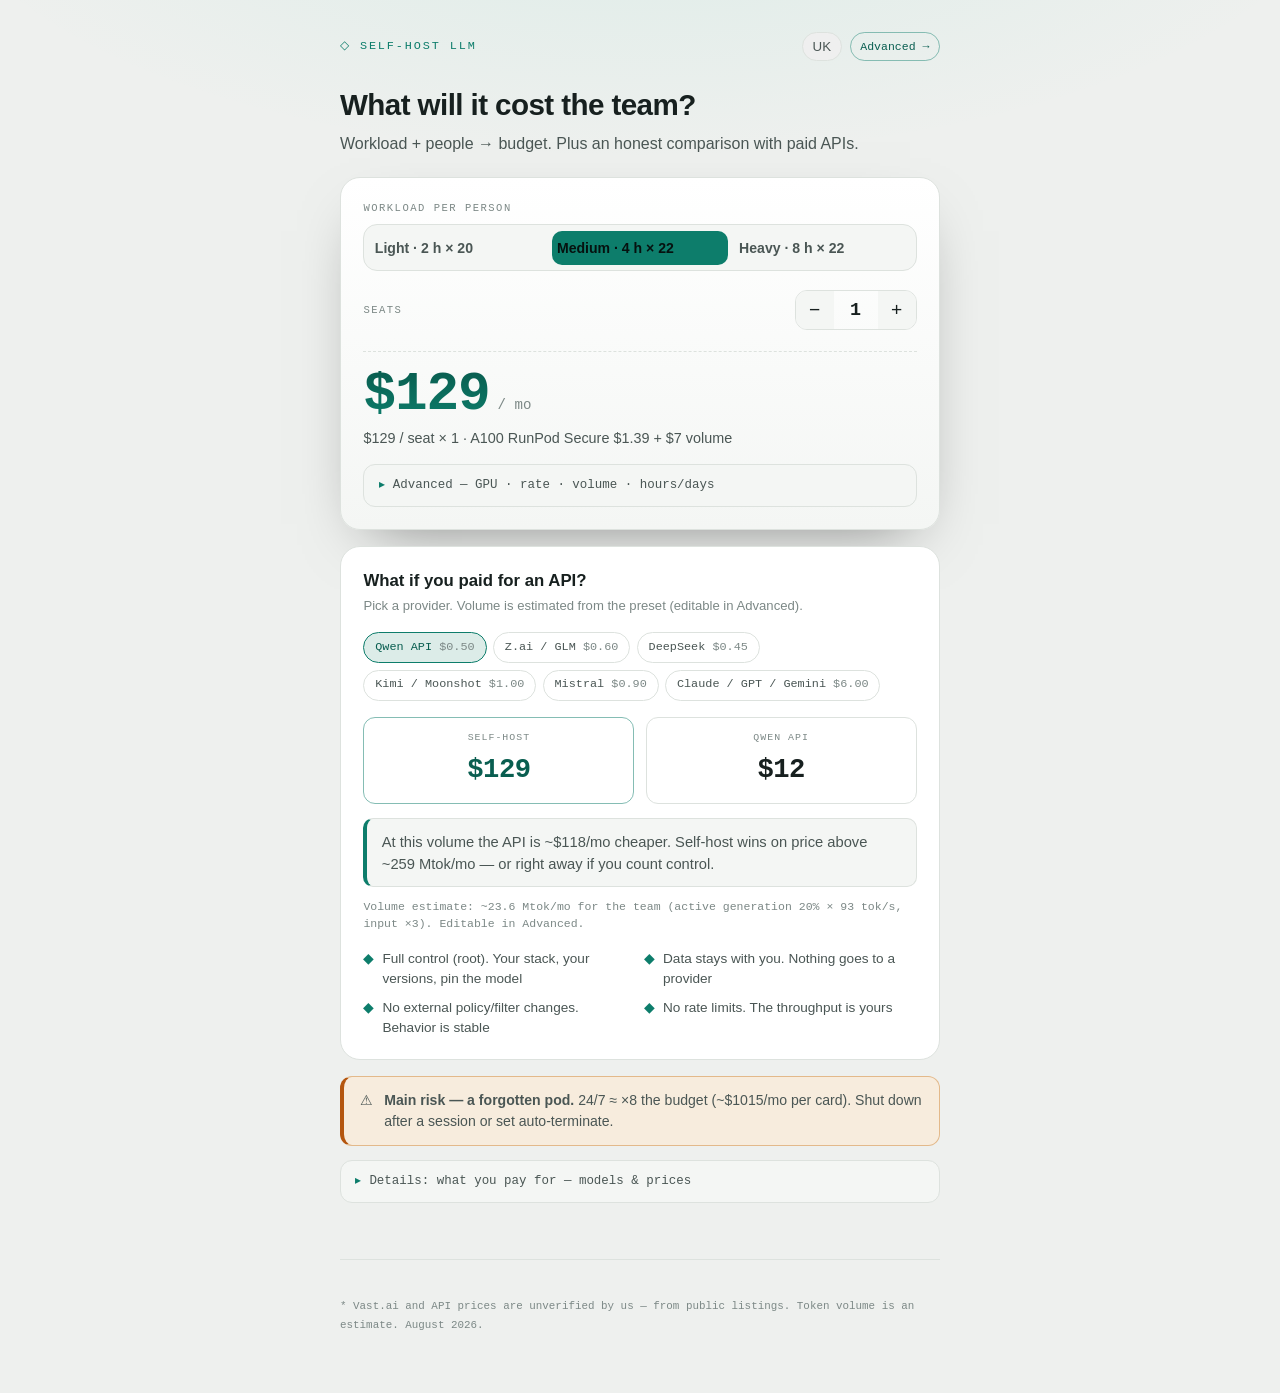
==== commit 1a7977d5: "feat(simple): cost-first index.html (preset+seats, vs-API insight, shared assets)" ====
--- a/index.html
+++ b/index.html
@@ -4,701 +4,195 @@
 <meta charset="utf-8">
 <meta name="viewport" content="width=device-width, initial-scale=1">
 <title>GPU Budget — Self-host open-weight LLM</title>
-<meta name="description" content="Інтерактивний кошторис оренди GPU під self-host open-weight LLM (Qwen3.6/Coder-Next) з редагованими цінами. Оновлено серпень 2026.">
+<meta name="description" content="Interactive GPU rental budget for self-hosting open-weight LLMs (Qwen3.6/Coder-Next) with editable prices. Updated August 2026.">
+<link rel="stylesheet" href="assets/theme.css">
 <style>
-  :root {
-    --paper:#eef0ee; --card:#f7f8f6; --ink:#17201f; --ink-soft:#4a5654; --ink-faint:#7c8886;
-    --line:#d3d8d4; --line-soft:#e2e6e2; --accent:#0d7d6b; --accent-ink:#095e50; --accent-bg:#dcece8;
-    --warn:#b4560f; --warn-bg:#f6e6d6; --warn-line:#e3b98a; --danger:#b23b3b;
-    --mono: ui-monospace,"SF Mono",SFMono-Regular,Menlo,"Cascadia Mono",Consolas,monospace;
-    --sans: -apple-system,BlinkMacSystemFont,"Segoe UI",Roboto,"Helvetica Neue",Arial,sans-serif;
-  }
-  @media (prefers-color-scheme: dark) {
-    :root {
-      --paper:#0d1211; --card:#141b1a; --ink:#e7ece9; --ink-soft:#a4b0ac; --ink-faint:#6c7a76;
-      --line:#263230; --line-soft:#1c2523; --accent:#37c9ac; --accent-ink:#7fe6d0; --accent-bg:#10312b;
-      --warn:#e08a3c; --warn-bg:#2c1c0f; --warn-line:#573619; --danger:#e07070;
-    }
-  }
-  :root[data-theme="light"] {
-    --paper:#eef0ee; --card:#f7f8f6; --ink:#17201f; --ink-soft:#4a5654; --ink-faint:#7c8886;
-    --line:#d3d8d4; --line-soft:#e2e6e2; --accent:#0d7d6b; --accent-ink:#095e50; --accent-bg:#dcece8;
-    --warn:#b4560f; --warn-bg:#f6e6d6; --warn-line:#e3b98a; --danger:#b23b3b;
-  }
-  :root[data-theme="dark"] {
-    --paper:#0d1211; --card:#141b1a; --ink:#e7ece9; --ink-soft:#a4b0ac; --ink-faint:#6c7a76;
-    --line:#263230; --line-soft:#1c2523; --accent:#37c9ac; --accent-ink:#7fe6d0; --accent-bg:#10312b;
-    --warn:#e08a3c; --warn-bg:#2c1c0f; --warn-line:#573619; --danger:#e07070;
-  }
-  * { box-sizing:border-box; }
-  html { -webkit-text-size-adjust:100%; }
-  body { margin:0; background:var(--paper); color:var(--ink); font-family:var(--sans); line-height:1.55; -webkit-font-smoothing:antialiased; }
-  .wrap { max-width:880px; margin:0 auto; padding:clamp(1.5rem,4vw,3.5rem) clamp(1rem,4vw,2rem) 4rem; }
-
-  .langbar { display:flex; justify-content:flex-end; margin-bottom:.4rem; }
-  .langtoggle { font-family:var(--mono); font-size:.72rem; letter-spacing:.08em; padding:.32rem .62rem; border-radius:7px;
-    border:1px solid var(--line); background:transparent; color:var(--ink-soft); cursor:pointer; transition:background .15s,border-color .15s,color .15s; }
-  .langtoggle:hover { border-color:var(--accent); color:var(--ink); }
-  .langtoggle:focus-visible { outline:2px solid var(--accent); outline-offset:1px; border-color:var(--accent); }
-
-  .eyebrow { font-family:var(--mono); font-size:.72rem; letter-spacing:.18em; text-transform:uppercase; color:var(--accent-ink); margin:0 0 .7rem; }
-  h1 { font-size:clamp(1.7rem,4.5vw,2.5rem); line-height:1.08; letter-spacing:-.02em; text-wrap:balance; margin:0 0 .6rem; }
-  .lede { color:var(--ink-soft); font-size:1.02rem; max-width:62ch; margin:0; }
-
-  h2 { font-family:var(--mono); font-size:.8rem; letter-spacing:.14em; text-transform:uppercase; color:var(--ink-faint);
-       margin:0 0 1rem; padding-bottom:.5rem; border-bottom:1px solid var(--line); display:flex; align-items:baseline; gap:.6rem; }
-  h2 .n { color:var(--accent); font-weight:700; }
-  section { margin-top:clamp(2.4rem,6vw,3.6rem); }
-
-  .calc { background:var(--card); border:1px solid var(--line); border-radius:14px; padding:clamp(1.1rem,3vw,1.7rem); }
-  .presets { display:flex; flex-wrap:wrap; gap:.5rem; margin-bottom:1.4rem; }
-  .preset, .gpu-opt, .btn {
-    font-family:var(--mono); font-size:.78rem; letter-spacing:.02em; padding:.5rem .8rem; border-radius:8px;
-    border:1px solid var(--line); background:transparent; color:var(--ink-soft); cursor:pointer;
-    transition:background .15s,border-color .15s,color .15s;
-  }
-  .preset:hover, .gpu-opt:hover, .btn:hover { border-color:var(--accent); color:var(--ink); }
-  .preset[aria-pressed="true"], .gpu-opt[aria-pressed="true"] { background:var(--accent-bg); border-color:var(--accent); color:var(--accent-ink); font-weight:600; }
-  .gpu-row { margin-bottom:1.4rem; }
-  .cap { font-family:var(--mono); font-size:.68rem; letter-spacing:.12em; text-transform:uppercase; color:var(--ink-faint); margin-bottom:.5rem; }
-  .gpu-opts { display:flex; flex-wrap:wrap; gap:.5rem; }
-
-  .fields { display:grid; grid-template-columns:repeat(auto-fit,minmax(150px,1fr)); gap:1rem 1.2rem; }
-  .field label { display:block; font-family:var(--mono); font-size:.68rem; letter-spacing:.1em; text-transform:uppercase; color:var(--ink-faint); margin-bottom:.35rem; }
-  .field input { width:100%; font-family:var(--mono); font-size:1.05rem; font-variant-numeric:tabular-nums; color:var(--ink);
-                 background:var(--paper); border:1px solid var(--line); border-radius:8px; padding:.55rem .65rem; }
-  .field input:focus-visible, .cfg input:focus-visible, .btn:focus-visible, .preset:focus-visible, .gpu-opt:focus-visible {
-    outline:2px solid var(--accent); outline-offset:1px; border-color:var(--accent); }
-
-  .result { margin-top:1.5rem; padding-top:1.4rem; border-top:1px dashed var(--line);
-            display:flex; flex-wrap:wrap; align-items:flex-end; justify-content:space-between; gap:1rem; }
-  .result .big { font-family:var(--mono); font-variant-numeric:tabular-nums; line-height:1; }
-  .result .big .num { font-size:clamp(2.4rem,8vw,3.4rem); font-weight:700; color:var(--accent); letter-spacing:-.02em; }
-  .result .big .unit { font-size:1rem; color:var(--ink-faint); margin-left:.3rem; }
-  .breakdown { font-family:var(--mono); font-size:.82rem; color:var(--ink-soft); text-align:right; font-variant-numeric:tabular-nums; }
-  .breakdown span { color:var(--ink); }
-  .formula { margin-top:1.3rem; font-family:var(--mono); font-size:.82rem; color:var(--ink-soft); background:var(--paper);
-             border:1px solid var(--line-soft); border-radius:8px; padding:.7rem .85rem; overflow-x:auto; white-space:nowrap; }
-  .formula b { color:var(--accent-ink); font-weight:600; }
-
-  /* settings panel */
-  details.cfg { margin-top:1rem; border:1px solid var(--line); border-radius:12px; background:var(--card); overflow:hidden; }
-  details.cfg > summary { list-style:none; cursor:pointer; padding:.8rem 1rem; font-family:var(--mono); font-size:.78rem;
-    letter-spacing:.06em; color:var(--ink-soft); display:flex; align-items:center; gap:.5rem; user-select:none; }
-  details.cfg > summary::-webkit-details-marker { display:none; }
-  details.cfg > summary::before { content:"▸"; color:var(--accent); transition:transform .15s; }
-  details.cfg[open] > summary::before { transform:rotate(90deg); }
-  .cfg-body { padding:0 1rem 1rem; }
-  .cfg-list { display:grid; gap:.5rem; margin:.4rem 0 .9rem; }
-  .cfg-item { display:grid; grid-template-columns:1fr 92px 34px; gap:.5rem; align-items:center; }
-  .cfg-item input { width:100%; font-family:var(--mono); font-size:.85rem; color:var(--ink); background:var(--paper);
-    border:1px solid var(--line); border-radius:7px; padding:.4rem .55rem; font-variant-numeric:tabular-nums; }
-  .cfg-item .del { border:1px solid var(--line); background:transparent; color:var(--danger); border-radius:7px; cursor:pointer; height:34px; font-size:1rem; line-height:1; }
-  .cfg-item .del:hover { border-color:var(--danger); }
-  .cfg-actions { display:flex; flex-wrap:wrap; gap:.5rem; }
-  .cfg-head { display:grid; grid-template-columns:1fr 92px 34px; gap:.5rem; }
-  .cfg-head span { font-family:var(--mono); font-size:.62rem; letter-spacing:.1em; text-transform:uppercase; color:var(--ink-faint); }
-  .toast { font-family:var(--mono); font-size:.72rem; color:var(--accent-ink); margin-left:.4rem; opacity:0; transition:opacity .2s; }
-  .toast.show { opacity:1; }
-
-  .scroll { overflow-x:auto; border:1px solid var(--line); border-radius:12px; }
-  table { border-collapse:collapse; width:100%; font-size:.9rem; }
-  th, td { text-align:left; padding:.7rem .85rem; border-bottom:1px solid var(--line-soft); }
-  thead th { font-family:var(--mono); font-size:.68rem; letter-spacing:.1em; text-transform:uppercase; color:var(--ink-faint); background:var(--card); border-bottom:1px solid var(--line); }
-  tbody tr:last-child td { border-bottom:none; }
-  td.num, th.num { text-align:right; font-family:var(--mono); font-variant-numeric:tabular-nums; }
-  .pick td { background:var(--accent-bg); }
-  .pick td:first-child { box-shadow:inset 3px 0 0 var(--accent); }
-  .tag { display:inline-block; font-family:var(--mono); font-size:.62rem; letter-spacing:.08em; text-transform:uppercase;
-         padding:.12rem .4rem; border-radius:4px; margin-left:.4rem; background:var(--accent); color:#06110f; vertical-align:middle; }
-
-  .warn { background:var(--warn-bg); border:1px solid var(--warn-line); border-left:4px solid var(--warn); border-radius:10px; padding:1rem 1.15rem; }
-  .warn .h { font-family:var(--mono); font-size:.72rem; letter-spacing:.12em; text-transform:uppercase; color:var(--warn); font-weight:700; margin-bottom:.5rem; }
-  .warn p { margin:.3rem 0; color:var(--ink-soft); font-size:.92rem; }
-  .warn .mono { font-family:var(--mono); color:var(--ink); font-variant-numeric:tabular-nums; }
-
-  .setup { display:grid; gap:.1rem; }
-  .setup .row { display:grid; grid-template-columns:minmax(120px,180px) 1fr; gap:1rem; padding:.7rem 0; border-bottom:1px solid var(--line-soft); align-items:baseline; }
-  .setup .row:last-child { border-bottom:none; }
-  .setup .k { font-family:var(--mono); font-size:.78rem; color:var(--accent-ink); letter-spacing:.02em; }
-  .setup .v { color:var(--ink-soft); font-size:.92rem; }
-  .setup .v code, .lede code { font-family:var(--mono); font-size:.82rem; background:var(--card); border:1px solid var(--line-soft); padding:.05rem .35rem; border-radius:5px; color:var(--ink); }
-
-  p.note { color:var(--ink-faint); font-size:.82rem; font-family:var(--mono); line-height:1.6; }
-  footer { margin-top:3.5rem; padding-top:1.2rem; border-top:1px solid var(--line); }
-  strong { color:var(--ink); font-weight:650; }
-  a { color:var(--accent-ink); }
-  @media (max-width:520px) {
-    .setup .row { grid-template-columns:1fr; gap:.2rem; }
-    .result { flex-direction:column; align-items:flex-start; }
-    .breakdown { text-align:left; }
-  }
+  /* Simple-page-specific bits not in the shared component set */
+  .top-right .pill { cursor:pointer; text-decoration:none; }
+  a.pill.link { text-decoration:none; }
+  details.disc > summary { list-style:none; cursor:pointer; padding:.7rem .9rem; font-family:var(--mono);
+    font-size:.78rem; color:var(--soft); display:flex; align-items:center; gap:.5rem; user-select:none; }
+  details.disc > summary::-webkit-details-marker { display:none; }
+  details.disc > summary::before { content:"▸"; color:var(--accent); transition:transform .15s; }
+  details.disc[open] > summary::before { transform:rotate(90deg); }
+  .disc-body { padding:0 .9rem .9rem; }
+  .mini { display:grid; grid-template-columns:1fr 1fr; gap:.55rem; margin-top:.3rem; }
+  .mini .f { background:var(--paper); border:1px solid var(--line); border-radius:9px; padding:.4rem .6rem; }
+  .mini .f label { display:block; font-family:var(--mono); font-size:.58rem; letter-spacing:.1em; text-transform:uppercase; color:var(--faint); margin-bottom:.15rem; }
+  .mini .f input { width:100%; border:0; background:transparent; color:var(--ink); font-family:var(--mono); font-size:1rem; font-variant-numeric:tabular-nums; }
+  .mini .f input:focus-visible { outline:none; }
+  .stepper button { cursor:pointer; }
+  .seg button { cursor:pointer; }
+  @media (max-width:520px) { .cmp { grid-template-columns:1fr; } .beyond { grid-template-columns:1fr; } }
 </style>
 </head>
 <body>
 <div class="wrap">
-  <div class="langbar">
-    <button class="langtoggle" id="langToggle" type="button" aria-label="Switch to English">EN</button>
+  <div class="top">
+    <div class="brand">◇ Self-host LLM</div>
+    <div class="top-right">
+      <button class="pill" id="langToggle" type="button" aria-label="Language">EN</button>
+      <a class="pill link" href="advanced.html" data-i18n="link_advanced">Розширений →</a>
+    </div>
   </div>
 
-  <p class="eyebrow" data-i18n="eyebrow">Self-host LLM · планувальник бюджету GPU</p>
-  <h1 data-i18n="h1">Кошторис оренди GPU та вибір моделі</h1>
-  <p class="lede" data-i18n-html="lede">Одна сторінка під воркфлоу: on-demand pod з open-weight моделлю (Qwen3.6-27B / Coder-Next) через vLLM, ваги на persistent volume, білінг лише за години роботи. Ціни редагуються й зберігаються локально — підстав свої, поділись лінком. <strong>Ставки RunPod — з реальних деплоїв; позначені * не перевіряли.</strong></p>
+  <h1 data-i18n="simple_h1">Скільки коштуватиме команді?</h1>
+  <p class="lede" data-i18n="simple_lede">Навантаження + люди → бюджет. І чесне порівняння з платними API.</p>
 
-  <section>
-    <h2><span class="n">01</span> <span data-i18n="s01_title">Калькулятор місячної вартості</span></h2>
-    <div class="calc">
-      <div class="presets" id="presets" role="group" data-i18n-aria="aria_presets" aria-label="Пресети інтенсивності">
-        <button class="preset" data-h="2" data-d="20" aria-pressed="false" data-i18n="preset_light">Легкий · 2 год × 20</button>
-        <button class="preset" data-h="4" data-d="22" aria-pressed="true" data-i18n="preset_medium">Середній · 4 год × 22</button>
-        <button class="preset" data-h="8" data-d="22" aria-pressed="false" data-i18n="preset_heavy">Важкий · 8 год × 22</button>
+  <div class="card">
+    <p class="lbl" data-i18n="load_label">Навантаження на людину</p>
+    <div class="seg" id="seg">
+      <button type="button" data-preset="light" data-i18n="preset_light">Легкий · 2 год × 20</button>
+      <button type="button" data-preset="medium" class="on" data-i18n="preset_medium">Середній · 4 год × 22</button>
+      <button type="button" data-preset="heavy" data-i18n="preset_heavy">Важкий · 8 год × 22</button>
+    </div>
+
+    <div class="rowline">
+      <p class="lbl" data-i18n="seats_label" style="margin:0">Робочих місць</p>
+      <div class="stepper">
+        <button type="button" id="seatsDec" aria-label="−">−</button>
+        <span class="val" id="seatsVal">1</span>
+        <button type="button" id="seatsInc" aria-label="+">+</button>
       </div>
+    </div>
 
-      <div class="gpu-row">
-        <div class="cap" data-i18n="gpu_cap">GPU / провайдер (задає ставку $/год)</div>
-        <div class="gpu-opts" id="gpus" role="group" data-i18n-aria="aria_gpus" aria-label="Вибір GPU"></div>
-      </div>
+    <div class="result">
+      <div class="big"><span class="num" id="total">$0</span><span class="u" data-i18n="res_unit">/ міс</span></div>
+      <p class="sub"><span id="basisLine"></span></p>
+    </div>
 
-      <div class="fields">
-        <div class="field"><label for="hpd" data-i18n="f_hpd">Годин / день</label><input id="hpd" type="number" min="0" step="0.5" value="4" inputmode="decimal"></div>
-        <div class="field"><label for="dpm" data-i18n="f_dpm">Днів / місяць</label><input id="dpm" type="number" min="0" step="1" value="22" inputmode="numeric"></div>
-        <div class="field"><label for="rate" data-i18n="f_rate">Ставка $/год</label><input id="rate" type="number" min="0" step="0.05" value="1.39" inputmode="decimal"></div>
-        <div class="field"><label for="vol" data-i18n="f_vol">Volume $/міс</label><input id="vol" type="number" min="0" step="1" value="7" inputmode="decimal"></div>
-        <div class="field"><label for="seats" data-i18n="f_seats">Робочих місць</label><input id="seats" type="number" min="1" step="1" value="1" inputmode="numeric"></div>
-      </div>
-
-      <div class="result">
-        <div class="big">
-          <div class="cap" data-i18n="res_cap">Разом на місяць</div>
-          <span class="num" id="total">$129</span><span class="unit" id="unit" data-i18n="res_unit">/ міс</span>
-        </div>
-        <div class="breakdown" id="bd">
-          <span id="perseat">$129</span> <span data-i18n="bd_perseat">/ місце</span> · <span id="hm">88</span> <span data-i18n="bd_hpm">год/міс</span> × <span id="r2">$1.39</span> + <span id="v2">$7</span> <span data-i18n="bd_volume">volume</span><br>
-          × <span id="seats2">1</span> <span data-i18n="bd_seats">місць</span> = <span id="teamtotal">$129</span> <span data-i18n="bd_team">команда</span>
+    <details class="disc">
+      <summary data-i18n="adv_toggle">Розширено — GPU · ставка · volume · години/дні</summary>
+      <div class="disc-body">
+        <p class="lbl" data-i18n="gpu_cap">GPU / провайдер (задає ставку $/год)</p>
+        <div class="apis" id="gpuChips"></div>
+        <div class="mini">
+          <div class="f"><label data-i18n="f_rate">Ставка $/год</label><input id="rate" type="number" min="0" step="0.05" inputmode="decimal"></div>
+          <div class="f"><label data-i18n="f_vol">Volume $/міс</label><input id="vol" type="number" min="0" step="1" inputmode="decimal"></div>
+          <div class="f"><label data-i18n="f_hpd">Годин / день</label><input id="hpd" type="number" min="0" step="0.5" inputmode="decimal"></div>
+          <div class="f"><label data-i18n="f_dpm">Днів / місяць</label><input id="dpm" type="number" min="0" step="1" inputmode="numeric"></div>
         </div>
       </div>
+    </details>
+  </div>
 
-      <div class="formula" data-i18n-html="formula"><b>Разом</b> = ( год/день × днів/міс × $/год ) + volume<sub>міс</sub></div>
+  <div class="vs">
+    <h3 data-i18n="vs_title">А якби платити за API?</h3>
+    <p class="hint" data-i18n="vs_hint">Обери провайдера. Обсяг оцінено з пресета (можна змінити в Розширено).</p>
+    <div class="apis" id="apiChips"></div>
+    <div class="cmp">
+      <div class="b self"><div class="k" data-i18n="vs_self">Self-host</div><div class="n" id="selfTile">$0</div></div>
+      <div class="b"><div class="k" id="apiName">API</div><div class="n" id="apiTile">$0</div></div>
+    </div>
+    <div class="verdict" id="verdict"></div>
+    <p class="usage" id="usageLine"></p>
+    <div class="beyond">
+      <div class="i"><span class="m">◆</span><div data-i18n="beyond_control">Повний контроль (root). Свій стек, свої версії, пін моделі</div></div>
+      <div class="i"><span class="m">◆</span><div data-i18n="beyond_data">Дані лишаються у тебе. Нічого не йде до провайдера</div></div>
+      <div class="i"><span class="m">◆</span><div data-i18n="beyond_policy">Без зовнішніх змін політик/фільтрів. Поведінка стабільна</div></div>
+      <div class="i"><span class="m">◆</span><div data-i18n="beyond_rate">Без rate-limit. Пропускна здатність — твоя</div></div>
+    </div>
+  </div>
 
-      <details class="cfg" id="cfg">
-        <summary data-i18n="cfg_summary">Налаштування цін та GPU</summary>
-        <div class="cfg-body">
-          <div class="cfg-head"><span data-i18n="cfg_h_name">Назва (GPU · провайдер)</span><span data-i18n="cfg_h_rate">$/год</span><span></span></div>
-          <div class="cfg-list" id="cfgList"></div>
-          <div class="cfg-actions">
-            <button class="btn" id="addGpu" type="button" data-i18n="btn_add">+ Додати GPU</button>
-            <button class="btn" id="resetCfg" type="button" data-i18n="btn_reset">Скинути до типових</button>
-            <button class="btn" id="shareCfg" type="button" data-i18n="btn_share">Скопіювати лінк з цінами</button>
-            <span class="toast" id="toast"></span>
-          </div>
-        </div>
-      </details>
-    </div>
-    <p class="note" data-i18n="note01">Ставки орієнтовні (маркетплейс плаває — звіряй перед деплоєм). Ціни зберігаються у твоєму браузері; «лінк з цінами» вшиває їх у URL для шерингу. Команда = вартість одного місця × кількість; якщо network volume спільний — рахуй Volume один раз.</p>
-  </section>
+  <div class="risk">⚠ <div data-i18n-html="risk_simple"></div></div>
 
-  <section>
-    <h2><span class="n">02</span> <span data-i18n="s02_title">Готові сценарії</span></h2>
-    <div class="scroll">
-      <table>
-        <thead><tr><th data-i18n="th_mode">Режим</th><th class="num" data-i18n="th_hpm">Год/міс</th><th class="num">A100 Secure $1.39</th><th class="num">Vast.ai * $0.67</th><th class="num">H100 Secure $2.89</th></tr></thead>
-        <tbody>
-          <tr><td data-i18n="row_light">Легкий (2 год × 20)</td><td class="num">40</td><td class="num">~$63</td><td class="num">~$34</td><td class="num">~$123</td></tr>
-          <tr class="pick"><td><span data-i18n="row_medium">Середній (4 год × 22)</span> <span class="tag" data-i18n="tag_start">старт</span></td><td class="num">88</td><td class="num">~$129</td><td class="num">~$66</td><td class="num">~$261</td></tr>
-          <tr><td data-i18n="row_heavy">Важкий (8 год × 22)</td><td class="num">176</td><td class="num">~$252</td><td class="num">~$125</td><td class="num">~$516</td></tr>
-        </tbody>
-      </table>
-    </div>
-    <p class="note" data-i18n-html="note02">Суми включають ~$7/міс volume (100 ГБ × $0.07). <strong>Secure</strong> = дата-центри RunPod з SLA (надійний старт, наш вимір); <strong>Vast.ai *</strong> — маркетплейс, найдешевше, але host-dependent і ми його не перевіряли. «Старт» = рекомендована конфігурація для обкатки.</p>
-  </section>
-
-  <section>
-    <h2><span class="n">03</span> <span data-i18n="s03_title">Головна пастка — забути вимкнути</span></h2>
-    <div class="warn">
-      <div class="h" data-i18n="warn_h">⚠ Always-on = ×8 бюджету</div>
-      <p data-i18n="warn_p1">Уся економіка тримається на тому, що pod вимикається після сесії. Якщо він працює 24/7:</p>
-      <p class="mono" data-i18n-html="warn_mono">A100: $1.39 × 730 год ≈ $1 015 / міс&nbsp;&nbsp;·&nbsp;&nbsp;H100: $2.89 × 730 ≈ $2 110 / міс</p>
-      <p data-i18n-html="warn_p2"><strong>Запобіжники (з практики):</strong> <strong>запланований авто-terminate за розкладом</strong> (напр. cron/CI щовечора) — ловить навіть pod-и, підняті через веб-консоль без idle-stop · idle auto-stop за N хв бездіяльності · billing alert (~$200) · ваги на volume, тож наступний старт швидкий і нічого не втрачаєш.</p>
-    </div>
-  </section>
-
-  <section>
-    <h2><span class="n">04</span> <span data-i18n="s04_title">Яку модель (серпень 2026)</span></h2>
-    <div class="scroll">
-      <table>
-        <thead><tr><th data-i18n="th_model">Модель</th><th data-i18n="th_type">Тип</th><th class="num" data-i18n="th_size">Розмір (квант)</th><th data-i18n="th_hw">Залізо</th><th class="num">SWE-bench</th><th data-i18n="th_when">Коли брати</th></tr></thead>
-        <tbody>
-          <tr class="pick"><td>Qwen3.6-27B <span class="tag" data-i18n="tag_single">1× карта</span></td><td data-i18n="r1_type">dense 27B (thinking)</td><td class="num" data-i18n="r1_size">~28 ГБ (6-bit)</td><td>1× 48–80GB</td><td class="num">77.2%</td><td data-i18n="r1_when">Найкраще на одній карті: reasoning + код + tool-use. Б'є 397B MoE</td></tr>
-          <tr><td>Qwen3-Coder-Next</td><td data-i18n="r2_type">MoE 80B / 3B акт. (non-thinking)</td><td class="num" data-i18n="r2_size">~45 ГБ (4-bit)</td><td>1× 80GB</td><td class="num">~70.6%</td><td data-i18n="r2_when">~2× швидший, без reasoning-паузи — інтерактивний код</td></tr>
-          <tr><td>Qwen3.8-27B</td><td data-i18n="r3_type">dense 27B</td><td class="num" data-i18n="r3_size">~28 ГБ</td><td>1× 48–80GB</td><td class="num" data-i18n="r3_swe">new</td><td data-i18n="r3_when">Наступник 3.6-27B (open weights ~серпень) — перевір HF</td></tr>
-          <tr><td>GLM-4.6 / 4.5-Air</td><td data-i18n="r4_type">MoE ~106B / 12B акт.</td><td class="num" data-i18n="r4_size">~55 ГБ (4-bit)</td><td>1× 80GB</td><td class="num">~68%</td><td data-i18n="r4_when">MoE-альтернатива на одну карту; довгі agentic-сесії</td></tr>
-          <tr><td>DeepSeek-V4-Pro</td><td data-i18n="r5_type">MoE (frontier)</td><td class="num" data-i18n="r5_size">200 ГБ+</td><td data-i18n="r5_hw">4–8× 80GB</td><td class="num">80.6%</td><td data-i18n="r5_when">Стеля open-weight, але потрібен кластер</td></tr>
-          <tr><td>Qwen3.8-Max · GLM-5.2 · Kimi K2.6</td><td data-i18n="r6_type">надвеликі MoE (1T+)</td><td class="num" data-i18n="r6_size">1 ТБ+</td><td data-i18n="r6_hw">багато-GPU / cloud</td><td class="num">—</td><td data-i18n="r6_when">Frontier — не під одну карту, здебільшого через API</td></tr>
-        </tbody>
-      </table>
-    </div>
-    <p class="note" data-i18n-html="note04">Правило під <strong>1× 80GB</strong>: dense ≤ ~30B (Qwen3.6/3.8-27B) або MoE ~80–106B у 4-bit (Coder-Next, GLM-Air). Frontier-якість (DeepSeek-V4-Pro, Qwen3.8-Max) вимагає кластера. SWE-bench Verified — найнадійніший проксі agentic-коду. Перевіряй актуальні AWQ-квенти на HF (репо з <strong>Xet</strong> качаються значно швидше).</p>
-  </section>
-
-  <section>
-    <h2><span class="n">05</span> <span data-i18n="s05_title">Рекомендація та налаштування</span></h2>
-    <p style="margin-top:-.3rem;color:var(--ink-soft)" data-i18n-html="s05_intro">Під одну карту для <strong>reasoning + код + tool-use</strong> виграє <strong>Qwen3.6-27B</strong> (якість). Для інтерактиву, де дратує затримка, тримай <strong>Qwen3-Coder-Next</strong> — ~2× швидший, non-thinking. Перемикання = один параметр, якщо запекти профілі в образ.</p>
-    <div class="setup" style="margin-top:1.3rem">
-      <div class="row"><div class="k" data-i18n="k_model">Модель</div><div class="v" data-i18n-html="v_model"><code>QuantTrio/Qwen3.6-27B-AWQ-6Bit</code> (~28 ГБ) або <code>bullpoint/Qwen3-Coder-Next-AWQ-4bit</code> (~45 ГБ, швидший)</div></div>
-      <div class="row"><div class="k" data-i18n="k_server">Сервер</div><div class="v" data-i18n-html="v_server">vLLM: <code>--quantization awq_marlin</code> · <code>--enable-auto-tool-choice --tool-call-parser qwen3_coder</code> · <code>--reasoning-parser qwen3</code> (лише thinking) · <code>--max-model-len 131072</code> · <code>--gpu-memory-utilization 0.92</code></div></div>
-      <div class="row"><div class="k" data-i18n="k_access">Доступ</div><div class="v" data-i18n-html="v_access">Завжди <code>--api-key</code>; стабільний URL через reverse-proxy (напр. Cloudflare Worker → поточний pod), щоб не переписувати per-pod</div></div>
-      <div class="row"><div class="k" data-i18n="k_weights">Ваги</div><div class="v" data-i18n-html="v_weights"><code>HF_HOME=/workspace/hf</code> на network volume ~100 ГБ — качати раз. HF <strong>Xet</strong> тягне ~45 ГБ за ~1 хв, тож повторне завантаження дешеве навіть без тому</div></div>
-      <div class="row"><div class="k" data-i18n="k_image">Образ</div><div class="v" data-i18n-html="v_image">Власний Docker (vLLM + парсери запечені) → старт = pull + run, без <code>pip install</code> щоразу</div></div>
-      <div class="row"><div class="k" data-i18n="k_saving">Економія</div><div class="v" data-i18n-html="v_saving">Авто-terminate за розкладом (cron/CI) + idle-stop · вимикай між сесіями · маркетплейс (Vast *) ≈ −50% до ціни</div></div>
-    </div>
-  </section>
-
-  <section>
-    <h2><span class="n">06</span> <span data-i18n="s06_title">З досвіду реальних деплоїв</span></h2>
-    <div class="setup">
-      <div class="row"><div class="k" data-i18n="k_start">Час старту</div><div class="v" data-i18n-html="v_start">~4–5 хв від контейнера до готовності: Xet качає ваги ~1 хв, решту з'їдають завантаження в VRAM + <code>torch.compile</code> + warmup — <strong>завантаження вже НЕ вузьке місце</strong></div></div>
-      <div class="row"><div class="k" data-i18n="k_cost">#1 стаття витрат</div><div class="v" data-i18n="v_cost">Забутий увімкнений pod. Один запланований авто-terminate економить більше, ніж будь-який вибір GPU</div></div>
-      <div class="row"><div class="k" data-i18n="k_reliab">Надійність</div><div class="v" data-i18n-html="v_reliab">Найдешевший хост ≠ найнадійніший: low-stock інстанс може <strong>не стартувати контейнер</strong> (~5 хв втрати). Обирай надійний тир або роби retry/fallthrough на інший хост</div></div>
-      <div class="row"><div class="k" data-i18n="k_persist">Persistence</div><div class="v" data-i18n="v_persist">Pod-local диск гине при terminate → ваги качаються знову (з Xet це ~1 хв). Network volume = завантаження раз, але прив'язаний до одного датацентру (менший пул GPU)</div></div>
-      <div class="row"><div class="k" data-i18n="k_speed">Швидкість</div><div class="v" data-i18n-html="v_speed">6-bit dense ~47 tok/s; non-thinking MoE (Coder-Next) ~93 tok/s. «Повільно» у thinking-моделі — це reasoning перед відповіддю, не залізо</div></div>
-    </div>
-  </section>
+  <details class="disc">
+    <summary data-i18n="details_toggle">Деталі: за що платиш — моделі та ціни</summary>
+    <div class="disc-body" data-i18n-html="details_body"></div>
+  </details>
 
   <footer>
-    <p class="note" data-i18n="footer_star">* Vast.ai ми не використовували — ставка з публічних лістингів (маркетплейс, host-dependent, часто interruptible), не з наших деплоїв.</p>
-    <p class="note" data-i18n="footer_note">Ціни та бенчмарки — оцінки станом на серпень 2026; GPU-маркетплейси змінюють ставки щодня, а моделі виходять щотижня. Перед розгортанням звіряй live-ставку, наявність інстансів і актуальні AWQ-квенти на HF. Self-host обраний заради приватності даних і повного контролю над стеком.</p>
+    <p class="foot" data-i18n="foot_star_full">* Vast.ai та ціни API ми не перевіряли на практиці — з публічних лістингів. Обсяг у токенах — оцінка. Серпень 2026.</p>
   </footer>
 </div>
 
+<script src="assets/calc.js"></script>
+<script src="assets/data.js"></script>
+<script src="assets/i18n.js"></script>
 <script>
   "use strict";
   const $ = (id) => document.getElementById(id);
   const money = (n) => "$" + Math.round(n).toLocaleString("en-US");
-  const LS_KEY = "gpuBudgetConfig.v2";
-  const LANG_KEY = "gpuBudgetLang.v1";
+  const LS = "gpuBudget.v3", LANG_KEY = "gpuBudgetLang.v1";
+  const D = window.Data, C = window.Calc;
 
-  const T = {
-    uk: {
-      doc_title: "GPU Budget — Self-host open-weight LLM",
-      meta_desc: "Інтерактивний кошторис оренди GPU під self-host open-weight LLM (Qwen3.6/Coder-Next) з редагованими цінами. Оновлено серпень 2026.",
-      eyebrow: "Self-host LLM · планувальник бюджету GPU",
-      h1: "Кошторис оренди GPU та вибір моделі",
-      lede: "Одна сторінка під воркфлоу: on-demand pod з open-weight моделлю (Qwen3.6-27B / Coder-Next) через vLLM, ваги на persistent volume, білінг лише за години роботи. Ціни редагуються й зберігаються локально — підстав свої, поділись лінком. <strong>Ставки RunPod — з реальних деплоїв; позначені * не перевіряли.</strong>",
-      s01_title: "Калькулятор місячної вартості",
-      aria_presets: "Пресети інтенсивності",
-      aria_gpus: "Вибір GPU",
-      preset_light: "Легкий · 2 год × 20",
-      preset_medium: "Середній · 4 год × 22",
-      preset_heavy: "Важкий · 8 год × 22",
-      gpu_cap: "GPU / провайдер (задає ставку $/год)",
-      f_hpd: "Годин / день",
-      f_dpm: "Днів / місяць",
-      f_rate: "Ставка $/год",
-      f_vol: "Volume $/міс",
-      f_seats: "Робочих місць",
-      res_cap: "Разом на місяць",
-      res_unit: "/ міс",
-      bd_hpm: "год/міс",
-      bd_compute: "compute",
-      bd_volume: "volume",
-      bd_perseat: "/ місце",
-      bd_seats: "місць",
-      bd_team: "команда",
-      formula: "<b>Разом</b> = ( год/день × днів/міс × $/год ) + volume<sub>міс</sub>",
-      cfg_summary: "Налаштування цін та GPU",
-      cfg_h_name: "Назва (GPU · провайдер)",
-      cfg_h_rate: "$/год",
-      btn_add: "+ Додати GPU",
-      btn_reset: "Скинути до типових",
-      btn_share: "Скопіювати лінк з цінами",
-      note01: "Ставки орієнтовні (маркетплейс плаває — звіряй перед деплоєм). Ціни зберігаються у твоєму браузері; «лінк з цінами» вшиває їх у URL для шерингу. Команда = вартість одного місця × кількість; якщо network volume спільний — рахуй Volume один раз.",
-      s02_title: "Готові сценарії",
-      th_mode: "Режим",
-      th_hpm: "Год/міс",
-      row_light: "Легкий (2 год × 20)",
-      row_medium: "Середній (4 год × 22)",
-      tag_start: "старт",
-      row_heavy: "Важкий (8 год × 22)",
-      note02: "Суми включають ~$7/міс volume (100 ГБ × $0.07). <strong>Secure</strong> = дата-центри RunPod з SLA (надійний старт, наш вимір); <strong>Vast.ai *</strong> — маркетплейс, найдешевше, але host-dependent і ми його не перевіряли. «Старт» = рекомендована конфігурація для обкатки.",
-      s03_title: "Головна пастка — забути вимкнути",
-      warn_h: "⚠ Always-on = ×8 бюджету",
-      warn_p1: "Уся економіка тримається на тому, що pod вимикається після сесії. Якщо він працює 24/7:",
-      warn_mono: "A100: $1.39 × 730 год ≈ $1 015 / міс&nbsp;&nbsp;·&nbsp;&nbsp;H100: $2.89 × 730 ≈ $2 110 / міс",
-      warn_p2: "<strong>Запобіжники (з практики):</strong> <strong>запланований авто-terminate за розкладом</strong> (напр. cron/CI щовечора) — ловить навіть pod-и, підняті через веб-консоль без idle-stop · idle auto-stop за N хв бездіяльності · billing alert (~$200) · ваги на volume, тож наступний старт швидкий і нічого не втрачаєш.",
-      s04_title: "Яку модель (серпень 2026)",
-      th_model: "Модель",
-      th_type: "Тип",
-      th_size: "Розмір (квант)",
-      th_hw: "Залізо",
-      th_when: "Коли брати",
-      tag_single: "1× карта",
-      r1_type: "dense 27B (thinking)",
-      r1_size: "~28 ГБ (6-bit)",
-      r1_when: "Найкраще на одній карті: reasoning + код + tool-use. Б'є 397B MoE",
-      r2_type: "MoE 80B / 3B акт. (non-thinking)",
-      r2_size: "~45 ГБ (4-bit)",
-      r2_when: "~2× швидший, без reasoning-паузи — інтерактивний код",
-      r3_type: "dense 27B",
-      r3_size: "~28 ГБ",
-      r3_swe: "new",
-      r3_when: "Наступник 3.6-27B (open weights ~серпень) — перевір HF",
-      r4_type: "MoE ~106B / 12B акт.",
-      r4_size: "~55 ГБ (4-bit)",
-      r4_when: "MoE-альтернатива на одну карту; довгі agentic-сесії",
-      r5_type: "MoE (frontier)",
-      r5_size: "200 ГБ+",
-      r5_hw: "4–8× 80GB",
-      r5_when: "Стеля open-weight, але потрібен кластер",
-      r6_type: "надвеликі MoE (1T+)",
-      r6_size: "1 ТБ+",
-      r6_hw: "багато-GPU / cloud",
-      r6_when: "Frontier — не під одну карту, здебільшого через API",
-      note04: "Правило під <strong>1× 80GB</strong>: dense ≤ ~30B (Qwen3.6/3.8-27B) або MoE ~80–106B у 4-bit (Coder-Next, GLM-Air). Frontier-якість (DeepSeek-V4-Pro, Qwen3.8-Max) вимагає кластера. SWE-bench Verified — найнадійніший проксі agentic-коду. Перевіряй актуальні AWQ-квенти на HF (репо з <strong>Xet</strong> качаються значно швидше).",
-      s05_title: "Рекомендація та налаштування",
-      s05_intro: "Під одну карту для <strong>reasoning + код + tool-use</strong> виграє <strong>Qwen3.6-27B</strong> (якість). Для інтерактиву, де дратує затримка, тримай <strong>Qwen3-Coder-Next</strong> — ~2× швидший, non-thinking. Перемикання = один параметр, якщо запекти профілі в образ.",
-      k_model: "Модель",
-      v_model: "<code>QuantTrio/Qwen3.6-27B-AWQ-6Bit</code> (~28 ГБ) або <code>bullpoint/Qwen3-Coder-Next-AWQ-4bit</code> (~45 ГБ, швидший)",
-      k_server: "Сервер",
-      v_server: "vLLM: <code>--quantization awq_marlin</code> · <code>--enable-auto-tool-choice --tool-call-parser qwen3_coder</code> · <code>--reasoning-parser qwen3</code> (лише thinking) · <code>--max-model-len 131072</code> · <code>--gpu-memory-utilization 0.92</code>",
-      k_access: "Доступ",
-      v_access: "Завжди <code>--api-key</code>; стабільний URL через reverse-proxy (напр. Cloudflare Worker → поточний pod), щоб не переписувати per-pod",
-      k_weights: "Ваги",
-      v_weights: "<code>HF_HOME=/workspace/hf</code> на network volume ~100 ГБ — качати раз. HF <strong>Xet</strong> тягне ~45 ГБ за ~1 хв, тож повторне завантаження дешеве навіть без тому",
-      k_image: "Образ",
-      v_image: "Власний Docker (vLLM + парсери запечені) → старт = pull + run, без <code>pip install</code> щоразу",
-      k_saving: "Економія",
-      v_saving: "Авто-terminate за розкладом (cron/CI) + idle-stop · вимикай між сесіями · маркетплейс (Vast *) ≈ −50% до ціни",
-      s06_title: "З досвіду реальних деплоїв",
-      k_start: "Час старту",
-      v_start: "~4–5 хв від контейнера до готовності: Xet качає ваги ~1 хв, решту з'їдають завантаження в VRAM + <code>torch.compile</code> + warmup — <strong>завантаження вже НЕ вузьке місце</strong>",
-      k_cost: "#1 стаття витрат",
-      v_cost: "Забутий увімкнений pod. Один запланований авто-terminate економить більше, ніж будь-який вибір GPU",
-      k_reliab: "Надійність",
-      v_reliab: "Найдешевший хост ≠ найнадійніший: low-stock інстанс може <strong>не стартувати контейнер</strong> (~5 хв втрати). Обирай надійний тир або роби retry/fallthrough на інший хост",
-      k_persist: "Persistence",
-      v_persist: "Pod-local диск гине при terminate → ваги качаються знову (з Xet це ~1 хв). Network volume = завантаження раз, але прив'язаний до одного датацентру (менший пул GPU)",
-      k_speed: "Швидкість",
-      v_speed: "6-bit dense ~47 tok/s; non-thinking MoE (Coder-Next) ~93 tok/s. «Повільно» у thinking-моделі — це reasoning перед відповіддю, не залізо",
-      footer_star: "* Vast.ai ми не використовували — ставка з публічних лістингів (маркетплейс, host-dependent, часто interruptible), не з наших деплоїв.",
-      footer_note: "Ціни та бенчмарки — оцінки станом на серпень 2026; GPU-маркетплейси змінюють ставки щодня, а моделі виходять щотижня. Перед розгортанням звіряй live-ставку, наявність інстансів і актуальні AWQ-квенти на HF. Self-host обраний заради приватності даних і повного контролю над стеком.",
-      new_gpu: "Новий GPU · провайдер",
-      toast_reset: "Скинуто",
-      toast_copied: "Лінк скопійовано",
-      prompt_copy: "Скопіюй лінк:",
-      aria_name: "Назва GPU",
-      aria_rate: "Ставка $/год",
-      aria_del: "Видалити GPU"
-    },
-    en: {
-      doc_title: "GPU Budget — Self-host open-weight LLM",
-      meta_desc: "Interactive GPU rental budget for self-hosting open-weight LLMs (Qwen3.6/Coder-Next) with editable prices. Updated August 2026.",
-      eyebrow: "Self-hosted LLM · GPU cost planner",
-      h1: "GPU rental budget & model picker",
-      lede: "One page for the workflow: an on-demand pod running an open-weight model (Qwen3.6-27B / Coder-Next) via vLLM, weights on a persistent volume, billed only for hours in use. Prices are editable and saved locally — plug in yours, share the link. <strong>RunPod rates are from real deploys; entries marked * are unverified.</strong>",
-      s01_title: "Monthly cost calculator",
-      aria_presets: "Intensity presets",
-      aria_gpus: "GPU selection",
-      preset_light: "Light · 2 h × 20",
-      preset_medium: "Medium · 4 h × 22",
-      preset_heavy: "Heavy · 8 h × 22",
-      gpu_cap: "GPU / provider (sets the $/hr rate)",
-      f_hpd: "Hours / day",
-      f_dpm: "Days / month",
-      f_rate: "Rate $/hr",
-      f_vol: "Volume $/mo",
-      f_seats: "Seats",
-      res_cap: "Total per month",
-      res_unit: "/ mo",
-      bd_hpm: "h/mo",
-      bd_compute: "compute",
-      bd_volume: "volume",
-      bd_perseat: "/ seat",
-      bd_seats: "seats",
-      bd_team: "team",
-      formula: "<b>Total</b> = ( hours/day × days/mo × $/hr ) + volume<sub>mo</sub>",
-      cfg_summary: "Price & GPU settings",
-      cfg_h_name: "Name (GPU · provider)",
-      cfg_h_rate: "$/hr",
-      btn_add: "+ Add GPU",
-      btn_reset: "Reset to defaults",
-      btn_share: "Copy link with prices",
-      note01: "Rates are indicative (the market fluctuates — verify before deploying). Prices are saved in your browser; the “link with prices” embeds them in the URL for sharing. Team = one-seat cost × count; if the network volume is shared, count Volume once.",
-      s02_title: "Ready-made scenarios",
-      th_mode: "Mode",
-      th_hpm: "Hrs/mo",
-      row_light: "Light (2 h × 20)",
-      row_medium: "Medium (4 h × 22)",
-      tag_start: "start",
-      row_heavy: "Heavy (8 h × 22)",
-      note02: "Totals include ~$7/mo volume (100 GB × $0.07). <strong>Secure</strong> = RunPod data centers with an SLA (reliable start, our measurement); <strong>Vast.ai *</strong> = marketplace, cheapest but host-dependent and unverified by us. “Start” = the recommended config to break in the workflow.",
-      s03_title: "The main trap — forgetting to shut down",
-      warn_h: "⚠ Always-on = ×8 the budget",
-      warn_p1: "The whole economy relies on shutting the pod down after a session. If it runs 24/7:",
-      warn_mono: "A100: $1.39 × 730 h ≈ $1,015 / mo&nbsp;&nbsp;·&nbsp;&nbsp;H100: $2.89 × 730 ≈ $2,110 / mo",
-      warn_p2: "<strong>Safeguards (from practice):</strong> <strong>scheduled auto-terminate</strong> (e.g. a nightly cron/CI job) — catches even pods launched from the web console with no idle-stop · idle auto-stop after N idle minutes · billing alert (~$200) · weights on a volume, so the next start is fast and you lose nothing.",
-      s04_title: "Which model (August 2026)",
-      th_model: "Model",
-      th_type: "Type",
-      th_size: "Size (quant)",
-      th_hw: "Hardware",
-      th_when: "When to pick",
-      tag_single: "1× card",
-      r1_type: "dense 27B (thinking)",
-      r1_size: "~28 GB (6-bit)",
-      r1_when: "Best on a single card: reasoning + code + tool-use. Beats a 397B MoE",
-      r2_type: "MoE 80B / 3B act. (non-thinking)",
-      r2_size: "~45 GB (4-bit)",
-      r2_when: "~2× faster, no reasoning pause — interactive coding",
-      r3_type: "dense 27B",
-      r3_size: "~28 GB",
-      r3_swe: "new",
-      r3_when: "Successor to 3.6-27B (open weights ~August) — check HF",
-      r4_type: "MoE ~106B / 12B act.",
-      r4_size: "~55 GB (4-bit)",
-      r4_when: "Single-card MoE alternative; long agentic sessions",
-      r5_type: "MoE (frontier)",
-      r5_size: "200 GB+",
-      r5_hw: "4–8× 80GB",
-      r5_when: "Open-weight ceiling, but needs a cluster",
-      r6_type: "ultra-large MoE (1T+)",
-      r6_size: "1 TB+",
-      r6_hw: "multi-GPU / cloud",
-      r6_when: "Frontier — not single-card, mostly via API",
-      note04: "Rule for <strong>1× 80GB</strong>: dense ≤ ~30B (Qwen3.6/3.8-27B) or MoE ~80–106B in 4-bit (Coder-Next, GLM-Air). Frontier quality (DeepSeek-V4-Pro, Qwen3.8-Max) needs a cluster. SWE-bench Verified is the most reliable proxy for agentic coding. Check current AWQ quants on HF (repos backed by <strong>Xet</strong> download much faster).",
-      s05_title: "Recommendation & setup",
-      s05_intro: "For a single card, <strong>Qwen3.6-27B</strong> wins on <strong>reasoning + code + tool-use</strong> (quality). For interactive work where latency annoys, keep <strong>Qwen3-Coder-Next</strong> — ~2× faster, non-thinking. Switching = one parameter if you bake profiles into the image.",
-      k_model: "Model",
-      v_model: "<code>QuantTrio/Qwen3.6-27B-AWQ-6Bit</code> (~28 GB) or <code>bullpoint/Qwen3-Coder-Next-AWQ-4bit</code> (~45 GB, faster)",
-      k_server: "Server",
-      v_server: "vLLM: <code>--quantization awq_marlin</code> · <code>--enable-auto-tool-choice --tool-call-parser qwen3_coder</code> · <code>--reasoning-parser qwen3</code> (thinking only) · <code>--max-model-len 131072</code> · <code>--gpu-memory-utilization 0.92</code>",
-      k_access: "Access",
-      v_access: "Always <code>--api-key</code>; a stable URL via a reverse-proxy (e.g. a Cloudflare Worker → current pod) so you don't rewrite it per pod",
-      k_weights: "Weights",
-      v_weights: "<code>HF_HOME=/workspace/hf</code> on a ~100 GB network volume — download once. HF <strong>Xet</strong> pulls ~45 GB in ~1 min, so re-downloading is cheap even without a volume",
-      k_image: "Image",
-      v_image: "Custom Docker (vLLM + parsers baked in) → start = pull + run, no <code>pip install</code> each boot",
-      k_saving: "Savings",
-      v_saving: "Scheduled auto-terminate (cron/CI) + idle-stop · shut down between sessions · marketplace (Vast *) ≈ −50% on price",
-      s06_title: "From real deploys",
-      k_start: "Startup time",
-      v_start: "~4–5 min from container to ready: Xet pulls weights in ~1 min; the rest is loading into VRAM + <code>torch.compile</code> + warmup — <strong>download is no longer the bottleneck</strong>",
-      k_cost: "#1 cost item",
-      v_cost: "A pod left running. One scheduled auto-terminate saves more than any GPU choice",
-      k_reliab: "Reliability",
-      v_reliab: "Cheapest host ≠ most reliable: a low-stock instance may <strong>fail to start the container</strong> (~5 min lost). Pick a reliable tier or retry/fallthrough to another host",
-      k_persist: "Persistence",
-      v_persist: "Pod-local disk dies on terminate → weights re-download (with Xet ~1 min). A network volume = download once, but it's pinned to one data center (smaller GPU pool)",
-      k_speed: "Speed",
-      v_speed: "6-bit dense ~47 tok/s; non-thinking MoE (Coder-Next) ~93 tok/s. “Slow” on a thinking model is the reasoning before the answer, not the hardware",
-      footer_star: "* We have not used Vast.ai — its rate is from public listings (marketplace, host-dependent, often interruptible), not from our own deploys.",
-      footer_note: "Prices and benchmarks are estimates as of August 2026; GPU marketplaces change rates daily and models ship weekly. Before deploying, verify the live rate, instance availability and current AWQ quants on HF. Self-hosting is chosen for data privacy and full control of the stack.",
-      new_gpu: "New GPU · provider",
-      toast_reset: "Reset",
-      toast_copied: "Link copied",
-      prompt_copy: "Copy the link:",
-      aria_name: "GPU name",
-      aria_rate: "Rate $/hr",
-      aria_del: "Delete GPU"
-    }
+  const state = {
+    preset: "medium", seats: 1, gpuIdx: 0, apiIdx: 0,
+    rate: D.GPUS[0].rate, volume: D.DEFAULT_VOLUME,
+    hoursDay: D.PRESETS.medium.hoursDay, daysMonth: D.PRESETS.medium.daysMonth,
+    assumption: Object.assign({}, D.ASSUMPTION),
+    lang: (localStorage.getItem(LANG_KEY) || (navigator.language || "").slice(0, 2)) === "en" ? "en" : "uk"
   };
+  try { Object.assign(state, JSON.parse(localStorage.getItem(LS) || "{}")); } catch (e) { /* ignore */ }
+  state.assumption = Object.assign({}, D.ASSUMPTION, state.assumption || {});
 
-  const DEFAULTS = {
-    gpus: [
-      { label: "A100 80GB · RunPod Secure", rate: 1.39 },
-      { label: "A100 80GB · RunPod SXM", rate: 1.59 },
-      { label: "H100 80GB · RunPod Secure", rate: 2.89 },
-      { label: "A100 80GB · Vast.ai *", rate: 0.67 }
-    ],
-    vol: 7
-  };
+  function save() { try { localStorage.setItem(LS, JSON.stringify(state)); } catch (e) { /* ignore */ } }
+  function fmt(k, m) { let s = window.I18N[state.lang][k]; for (const kk in m) s = s.replaceAll("{" + kk + "}", m[kk]); return s; }
+  function chipLabel(label) { return label.replace("A100 80GB · ", "A100 ").replace("H100 80GB · ", "H100 ").replace(" · ", " "); }
 
-  const hpd = $("hpd"), dpm = $("dpm"), rate = $("rate"), vol = $("vol");
-  let config = loadConfig();
-  let activeGpu = 0;
-  let LANG = loadLang();
-  const t = (k) => (T[LANG] && T[LANG][k] != null) ? T[LANG][k] : (T.uk[k] != null ? T.uk[k] : k);
-
-  function loadLang() {
-    try {
-      const s = localStorage.getItem(LANG_KEY);
-      if (s === "uk" || s === "en") return s;
-    } catch (e) { /* ignore */ }
-    try {
-      const nav = (navigator.language || "").toLowerCase();
-      if (nav.startsWith("uk")) return "uk";
-      if (nav.startsWith("en")) return "en";
-    } catch (e) { /* ignore */ }
-    return "uk";
+  function compute() {
+    const per = C.selfHostPerSeat(state);
+    const team = C.selfHostTeam(state);
+    const mtokPer = C.tokensPerSeatMtok({
+      hoursDay: state.hoursDay, daysMonth: state.daysMonth,
+      activeFraction: state.assumption.activeFraction, tokPerSec: state.assumption.tokPerSec, inputMultiplier: state.assumption.inputMultiplier
+    });
+    const price = D.APIS[state.apiIdx].pricePerMtok;
+    const apiTeam = C.apiCostTeam({ tokensPerSeatMtok: mtokPer, seats: state.seats, pricePerMtok: price });
+    const be = C.breakEvenMtok({ teamSelfHostCost: team, pricePerMtok: price });
+    return { per, team, apiTeam, be, mtokTeam: mtokPer * Math.max(1, state.seats) };
   }
 
-  function applyLang(lang) {
-    LANG = (lang === "en") ? "en" : "uk";
-    const d = T[LANG];
-    document.documentElement.lang = LANG;
-    document.title = d.doc_title;
-    const md = document.querySelector('meta[name="description"]');
-    if (md) md.setAttribute("content", d.meta_desc);
-    document.querySelectorAll("[data-i18n]").forEach(el => {
-      const k = el.getAttribute("data-i18n");
-      if (d[k] != null) el.textContent = d[k];
+  function render() {
+    const r = compute();
+    $("total").textContent = money(r.team);
+    $("seatsVal").textContent = state.seats;
+    const gpuLabel = D.GPUS[state.gpuIdx] ? chipLabel(D.GPUS[state.gpuIdx].label) : "custom";
+    $("basisLine").textContent = money(r.per) + " " + window.I18N[state.lang].bd_perseat + " × " + state.seats +
+      " · " + gpuLabel + " $" + Number(state.rate).toFixed(2) + " + $" + Number(state.volume) + " volume";
+    $("selfTile").textContent = money(r.team);
+    $("apiTile").textContent = money(r.apiTeam);
+    $("apiName").textContent = D.APIS[state.apiIdx].label;
+    $("verdict").textContent = r.apiTeam < r.team
+      ? fmt("vs_verdict_api_cheaper", { delta: money(r.team - r.apiTeam), be: Math.round(r.be).toLocaleString("en-US") })
+      : fmt("vs_verdict_self_cheaper", { delta: money(r.apiTeam - r.team) });
+    $("usageLine").textContent = fmt("vs_usage", {
+      mtok: r.mtokTeam.toFixed(1), af: Math.round(state.assumption.activeFraction * 100),
+      tps: state.assumption.tokPerSec, im: state.assumption.inputMultiplier
     });
-    document.querySelectorAll("[data-i18n-html]").forEach(el => {
-      const k = el.getAttribute("data-i18n-html");
-      if (d[k] != null) el.innerHTML = d[k];
-    });
-    document.querySelectorAll("[data-i18n-aria]").forEach(el => {
-      const k = el.getAttribute("data-i18n-aria");
-      if (d[k] != null) el.setAttribute("aria-label", d[k]);
-    });
-    const tg = $("langToggle");
-    if (tg) {
-      tg.textContent = (LANG === "uk") ? "EN" : "UK";
-      tg.setAttribute("aria-label", (LANG === "uk") ? "Switch to English" : "Перемкнути на українську");
-    }
-    try { localStorage.setItem(LANG_KEY, LANG); } catch (e) { /* ignore */ }
-    renderCfgList();   // refresh translated aria-labels on generated rows
-    recalc();
+    document.querySelectorAll("#seg [data-preset]").forEach((b) => b.classList.toggle("on", b.dataset.preset === state.preset));
+    document.querySelectorAll("#gpuChips .api").forEach((c, i) => c.classList.toggle("on", i === state.gpuIdx));
+    document.querySelectorAll("#apiChips .api").forEach((c, i) => c.classList.toggle("on", i === state.apiIdx));
+    $("rate").value = state.rate; $("vol").value = state.volume; $("hpd").value = state.hoursDay; $("dpm").value = state.daysMonth;
+    save();
   }
 
-  function loadConfig() {
-    // 1) URL ?c=<base64 json>  2) localStorage  3) defaults
-    try {
-      const p = new URLSearchParams(location.search).get("c");
-      if (p) {
-        const c = JSON.parse(decodeURIComponent(escape(atob(p))));
-        if (c && Array.isArray(c.gpus) && c.gpus.length) return sanitize(c);
-      }
-    } catch (e) { /* ignore malformed link */ }
-    try {
-      const s = localStorage.getItem(LS_KEY);
-      if (s) { const c = JSON.parse(s); if (c && Array.isArray(c.gpus) && c.gpus.length) return sanitize(c); }
-    } catch (e) { /* ignore */ }
-    return structuredClone(DEFAULTS);
-  }
-  function sanitize(c) {
-    return {
-      gpus: c.gpus.map(g => ({ label: String(g.label || "GPU").slice(0, 48), rate: Math.max(0, Number(g.rate) || 0) })),
-      vol: Math.max(0, Number(c.vol) || 0)
-    };
-  }
-  function saveConfig() {
-    try { localStorage.setItem(LS_KEY, JSON.stringify(config)); } catch (e) { /* storage may be blocked */ }
+  function buildChips() {
+    $("gpuChips").innerHTML = D.GPUS.map((g, i) =>
+      '<span class="api" data-i="' + i + '">' + chipLabel(g.label) + ' <span class="p">$' + g.rate.toFixed(2) + '</span></span>').join("");
+    $("gpuChips").querySelectorAll(".api").forEach((c) => c.onclick = () => { state.gpuIdx = +c.dataset.i; state.rate = D.GPUS[state.gpuIdx].rate; render(); });
+    $("apiChips").innerHTML = D.APIS.map((a, i) =>
+      '<span class="api" data-i="' + i + '">' + a.label + ' <span class="p">$' + a.pricePerMtok.toFixed(2) + '</span></span>').join("");
+    $("apiChips").querySelectorAll(".api").forEach((c) => c.onclick = () => { state.apiIdx = +c.dataset.i; render(); });
   }
 
-  function recalc() {
-    const h = parseFloat(hpd.value) || 0, d = parseFloat(dpm.value) || 0;
-    const r = parseFloat(rate.value) || 0, v = parseFloat(vol.value) || 0;
-    const seats = Math.max(1, Math.floor(parseFloat($("seats").value) || 1));
-    const hoursMonth = h * d, perSeat = hoursMonth * r + v, team = perSeat * seats;
-    $("total").textContent = money(team);
-    $("perseat").textContent = money(perSeat);
-    $("hm").textContent = (Math.round(hoursMonth * 10) / 10).toLocaleString("en-US");
-    $("r2").textContent = "$" + r.toFixed(2);
-    $("v2").textContent = money(v);
-    $("seats2").textContent = seats.toLocaleString("en-US");
-    $("teamtotal").textContent = money(team);
-  }
+  document.querySelectorAll("#seg [data-preset]").forEach((b) => b.onclick = () => {
+    state.preset = b.dataset.preset; const p = D.PRESETS[state.preset]; state.hoursDay = p.hoursDay; state.daysMonth = p.daysMonth; render();
+  });
+  $("seatsInc").onclick = () => { state.seats = Math.min(999, state.seats + 1); render(); };
+  $("seatsDec").onclick = () => { state.seats = Math.max(1, state.seats - 1); render(); };
+  ["rate", "vol", "hpd", "dpm"].forEach((id) => $(id).oninput = () => {
+    state.rate = parseFloat($("rate").value) || 0; state.volume = parseFloat($("vol").value) || 0;
+    state.hoursDay = parseFloat($("hpd").value) || 0; state.daysMonth = parseFloat($("dpm").value) || 0;
+    state.gpuIdx = -1; render();
+  });
+  function setLang(l) { state.lang = l; localStorage.setItem(LANG_KEY, l); window.applyI18n(document, l); $("langToggle").textContent = l === "uk" ? "EN" : "UK"; render(); }
+  $("langToggle").onclick = () => setLang(state.lang === "uk" ? "en" : "uk");
 
-  function renderGpuButtons() {
-    const box = $("gpus");
-    box.innerHTML = "";
-    if (activeGpu >= config.gpus.length) activeGpu = 0;
-    config.gpus.forEach((g, i) => {
-      const b = document.createElement("button");
-      b.className = "gpu-opt";
-      b.type = "button";
-      b.setAttribute("aria-pressed", i === activeGpu ? "true" : "false");
-      b.textContent = `${g.label} ($${g.rate.toFixed(2)})`;
-      b.addEventListener("click", () => {
-        activeGpu = i;
-        rate.value = g.rate.toFixed(2);
-        renderGpuButtons();
-        recalc();
-      });
-      box.appendChild(b);
-    });
-    // keep the rate field in sync with the active GPU
-    if (config.gpus[activeGpu]) rate.value = config.gpus[activeGpu].rate.toFixed(2);
-  }
-
-  function renderCfgList() {
-    const list = $("cfgList");
-    list.innerHTML = "";
-    config.gpus.forEach((g, i) => {
-      const row = document.createElement("div");
-      row.className = "cfg-item";
-
-      const name = document.createElement("input");
-      name.type = "text"; name.value = g.label; name.setAttribute("aria-label", t("aria_name"));
-      name.addEventListener("input", () => { g.label = name.value; saveConfig(); renderGpuButtons(); });
-
-      const rt = document.createElement("input");
-      rt.type = "number"; rt.min = "0"; rt.step = "0.05"; rt.value = g.rate; rt.inputMode = "decimal";
-      rt.setAttribute("aria-label", t("aria_rate"));
-      rt.addEventListener("input", () => {
-        g.rate = Math.max(0, parseFloat(rt.value) || 0);
-        saveConfig(); renderGpuButtons();
-        if (i === activeGpu) { rate.value = g.rate.toFixed(2); recalc(); }
-      });
-
-      const del = document.createElement("button");
-      del.className = "del"; del.type = "button"; del.textContent = "×"; del.title = t("aria_del");
-      del.setAttribute("aria-label", t("aria_del"));
-      del.addEventListener("click", () => {
-        if (config.gpus.length <= 1) return;
-        config.gpus.splice(i, 1);
-        if (activeGpu >= config.gpus.length) activeGpu = config.gpus.length - 1;
-        saveConfig(); renderCfgList(); renderGpuButtons(); recalc();
-      });
-
-      row.append(name, rt, del);
-      list.appendChild(row);
-    });
-  }
-
-  function flash(msg) {
-    const t2 = $("toast"); t2.textContent = msg; t2.classList.add("show");
-    setTimeout(() => t2.classList.remove("show"), 1800);
-  }
-
-  // events
-  [hpd, dpm, vol].forEach(el => el.addEventListener("input", () => {
-    document.querySelectorAll("#presets .preset").forEach(b => b.setAttribute("aria-pressed", "false"));
-    recalc();
-  }));
-  rate.addEventListener("input", () => { document.querySelectorAll("#gpus .gpu-opt").forEach(b => b.setAttribute("aria-pressed", "false")); recalc(); });
-  $("seats").addEventListener("input", recalc);
-
-  document.querySelectorAll("#presets .preset").forEach(btn => btn.addEventListener("click", () => {
-    document.querySelectorAll("#presets .preset").forEach(b => b.setAttribute("aria-pressed", "false"));
-    btn.setAttribute("aria-pressed", "true");
-    hpd.value = btn.dataset.h; dpm.value = btn.dataset.d; recalc();
-  }));
-
-  $("addGpu").addEventListener("click", () => {
-    config.gpus.push({ label: t("new_gpu"), rate: 1.00 });
-    saveConfig(); renderCfgList(); renderGpuButtons();
-  });
-  $("resetCfg").addEventListener("click", () => {
-    config = structuredClone(DEFAULTS); activeGpu = 0;
-    saveConfig(); renderCfgList(); renderGpuButtons();
-    vol.value = config.vol; recalc(); flash(t("toast_reset"));
-  });
-  $("shareCfg").addEventListener("click", async () => {
-    const payload = btoa(unescape(encodeURIComponent(JSON.stringify(config))));
-    const url = location.origin + location.pathname + "?c=" + payload;
-    try { await navigator.clipboard.writeText(url); flash(t("toast_copied")); }
-    catch (e) { prompt(t("prompt_copy"), url); }
-  });
-
-  $("langToggle").addEventListener("click", () => applyLang(LANG === "uk" ? "en" : "uk"));
-
-  // init
-  vol.value = config.vol;
-  renderCfgList();
-  renderGpuButtons();
-  recalc();
-  applyLang(LANG);
+  buildChips();
+  window.applyI18n(document, state.lang);
+  $("langToggle").textContent = state.lang === "uk" ? "EN" : "UK";
+  render();
 </script>
 </body>
 </html>
--- a/assets/theme.css
+++ b/assets/theme.css
@@ -0,0 +1,125 @@
+/* ============================================================
+   Design tokens
+   Default :root = dark palette; @media(prefers-color-scheme:light)
+   overrides for OS-level light mode; :root[data-theme="light|dark"]
+   let a manual in-page toggle override the OS preference.
+   ============================================================ */
+:root{
+  --paper:#0e1413; --card:#141b1a; --card2:#0f1615; --ink:#e9efec; --soft:#a4b0ac; --faint:#6c7a76;
+  --line:#243230; --line-soft:#1c2523;
+  --accent:#37c9ac; --accent2:#7fe6d0; --accentbg:#0f312b;
+  --amber:#e6a34c; --amberbg:#2a1d0d; --amberline:#5a3d17;
+  --mono:ui-monospace,Menlo,Consolas,monospace;
+  --sans:-apple-system,BlinkMacSystemFont,"Segoe UI",Roboto,sans-serif;
+}
+@media (prefers-color-scheme:light){
+  :root{
+    --paper:#eef0ee; --card:#fff; --card2:#f4f6f4; --ink:#17201f; --soft:#4a5654; --faint:#7c8886;
+    --line:#dde2de; --line-soft:#e2e6e2;
+    --accent:#0d7d6b; --accent2:#095e50; --accentbg:#dcece8;
+    --amber:#b4560f; --amberbg:#f7ecdd; --amberline:#e3b98a;
+  }
+}
+:root[data-theme="light"]{
+  --paper:#eef0ee; --card:#fff; --card2:#f4f6f4; --ink:#17201f; --soft:#4a5654; --faint:#7c8886;
+  --line:#dde2de; --line-soft:#e2e6e2;
+  --accent:#0d7d6b; --accent2:#095e50; --accentbg:#dcece8;
+  --amber:#b4560f; --amberbg:#f7ecdd; --amberline:#e3b98a;
+}
+:root[data-theme="dark"]{
+  --paper:#0e1413; --card:#141b1a; --card2:#0f1615; --ink:#e9efec; --soft:#a4b0ac; --faint:#6c7a76;
+  --line:#243230; --line-soft:#1c2523;
+  --accent:#37c9ac; --accent2:#7fe6d0; --accentbg:#0f312b;
+  --amber:#e6a34c; --amberbg:#2a1d0d; --amberline:#5a3d17;
+}
+
+/* ============================================================
+   Base / layout (Simple page mockup)
+   ============================================================ */
+*{box-sizing:border-box}
+body{margin:0;background:radial-gradient(1200px 500px at 50% -10%,rgba(55,201,172,.10),transparent 60%),var(--paper);color:var(--ink);font-family:var(--sans);line-height:1.5;padding:2rem 1rem 3rem;-webkit-font-smoothing:antialiased}
+.wrap{max-width:600px;margin:0 auto}
+.top{display:flex;justify-content:space-between;align-items:center;margin-bottom:1.4rem}
+.brand{font-family:var(--mono);font-size:.74rem;letter-spacing:.16em;text-transform:uppercase;color:var(--accent)}
+.top-right{display:flex;gap:.5rem;font-family:var(--mono);font-size:.72rem}
+.pill{border:1px solid var(--line);border-radius:999px;padding:.3rem .6rem;color:var(--soft)}
+.pill.link{color:var(--accent2);border-color:color-mix(in srgb,var(--accent) 45%,transparent)}
+h1{font-size:1.85rem;letter-spacing:-.02em;margin:0 0 .3rem}
+.lede{color:var(--soft);margin:0 0 1.3rem}
+
+/* ============================================================
+   Calculator card
+   ============================================================ */
+.card{background:linear-gradient(180deg,var(--card),var(--card2));border:1px solid var(--line);border-radius:20px;padding:1.4rem;box-shadow:0 24px 60px -30px rgba(0,0,0,.5);margin-bottom:1rem}
+.lbl{font-family:var(--mono);font-size:.66rem;letter-spacing:.14em;text-transform:uppercase;color:var(--faint);margin:0 0 .5rem}
+.seg{display:grid;grid-template-columns:repeat(3,1fr);gap:.4rem;background:var(--card2);border:1px solid var(--line);border-radius:14px;padding:.35rem;margin-bottom:1.2rem}
+.seg button{border:0;background:transparent;color:var(--soft);font-weight:600;font-size:.88rem;padding:.55rem .3rem;border-radius:10px;cursor:pointer;display:flex;flex-direction:column;gap:.12rem;font-family:var(--sans)}
+.seg button small{font-family:var(--mono);font-size:.62rem;color:var(--faint);font-weight:400}
+.seg button.on{background:var(--accent);color:#06110f} .seg button.on small{color:rgba(6,17,15,.7)}
+.rowline{display:flex;align-items:center;justify-content:space-between;margin-bottom:1.3rem}
+.stepper{display:inline-flex;align-items:center;border:1px solid var(--line);border-radius:12px;overflow:hidden}
+.stepper button{width:38px;height:38px;border:0;background:var(--card2);color:var(--ink);font-size:1.2rem;cursor:pointer}
+.stepper .val{min-width:44px;text-align:center;font-family:var(--mono);font-size:1.15rem;font-weight:700}
+.result{border-top:1px dashed var(--line);padding-top:1.2rem}
+.big{display:flex;align-items:baseline;gap:.5rem}
+.big .num{font-family:var(--mono);font-variant-numeric:tabular-nums;font-size:3.4rem;font-weight:800;line-height:.9;background:linear-gradient(180deg,var(--accent2),var(--accent));-webkit-background-clip:text;background-clip:text;color:transparent;letter-spacing:-.02em}
+.big .u{color:var(--faint);font-family:var(--mono);font-size:.88rem}
+.sub{color:var(--soft);font-size:.9rem;margin:.45rem 0 0} .sub b{color:var(--ink)}
+.disc{margin-top:.9rem;border:1px solid var(--line);border-radius:12px;background:var(--card2)}
+.disc>.h{display:flex;gap:.5rem;padding:.7rem .9rem;font-family:var(--mono);font-size:.78rem;color:var(--soft);cursor:pointer}
+.disc .chev{color:var(--accent)}
+
+/* ============================================================
+   vs API insight
+   ============================================================ */
+.vs{background:var(--card);border:1px solid var(--line);border-radius:20px;padding:1.3rem 1.4rem;margin-bottom:1rem}
+.vs h3{margin:0 0 .2rem;font-size:1.05rem}
+.vs .hint{color:var(--faint);font-size:.82rem;margin:0 0 1rem}
+.apis{display:flex;flex-wrap:wrap;gap:.4rem;margin-bottom:1rem}
+.api{font-family:var(--mono);font-size:.74rem;border:1px solid var(--line);border-radius:999px;padding:.36rem .68rem;color:var(--soft);cursor:pointer}
+.api.on{border-color:var(--accent);background:var(--accentbg);color:var(--accent2)}
+.api .p{color:var(--faint)}
+.cmp{display:grid;grid-template-columns:1fr 1fr;gap:.7rem;margin-bottom:.9rem}
+.cmp .b{border:1px solid var(--line);border-radius:12px;padding:.8rem;text-align:center}
+.cmp .b .n{font-family:var(--mono);font-size:1.7rem;font-weight:800;letter-spacing:-.02em}
+.cmp .b.self{border-color:color-mix(in srgb,var(--accent) 50%,transparent)}
+.cmp .b.self .n{color:var(--accent2)}
+.cmp .b .k{font-family:var(--mono);font-size:.62rem;letter-spacing:.1em;text-transform:uppercase;color:var(--faint);margin-bottom:.25rem}
+.verdict{font-size:.92rem;color:var(--soft);background:var(--card2);border:1px solid var(--line);border-left:4px solid var(--accent);border-radius:10px;padding:.7rem .9rem}
+.verdict b{color:var(--ink)}
+.usage{font-family:var(--mono);font-size:.72rem;color:var(--faint);margin:.7rem 0 0}
+.beyond{display:grid;grid-template-columns:1fr 1fr;gap:.5rem;margin-top:1rem}
+.beyond .i{display:flex;gap:.5rem;font-size:.85rem;color:var(--soft);align-items:flex-start}
+.beyond .i b{color:var(--ink)} .beyond .i .m{color:var(--accent)}
+.risk{display:flex;gap:.7rem;padding:.8rem 1rem;border-radius:12px;background:var(--amberbg);border:1px solid var(--amberline);border-left:4px solid var(--amber);font-size:.88rem;color:var(--soft)}
+.risk b{color:var(--ink)}
+.foot{margin-top:1.1rem;font-family:var(--mono);font-size:.68rem;color:var(--faint);line-height:1.7}
+
+/* ============================================================
+   Advanced-only components (ported from current index.html)
+   ============================================================ */
+.scroll{overflow-x:auto;border:1px solid var(--line);border-radius:12px}
+table{border-collapse:collapse;width:100%;font-size:.9rem}
+th, td{text-align:left;padding:.7rem .85rem;border-bottom:1px solid var(--line-soft)}
+thead th{font-family:var(--mono);font-size:.68rem;letter-spacing:.1em;text-transform:uppercase;color:var(--faint);background:var(--card);border-bottom:1px solid var(--line)}
+tbody tr:last-child td{border-bottom:none}
+td.num, th.num{text-align:right;font-family:var(--mono);font-variant-numeric:tabular-nums}
+.pick td{background:var(--accentbg)}
+.pick td:first-child{box-shadow:inset 3px 0 0 var(--accent)}
+.tag{display:inline-block;font-family:var(--mono);font-size:.62rem;letter-spacing:.08em;text-transform:uppercase;
+     padding:.12rem .4rem;border-radius:4px;margin-left:.4rem;background:var(--accent);color:#06110f;vertical-align:middle}
+
+.warn{background:var(--amberbg);border:1px solid var(--amberline);border-left:4px solid var(--amber);border-radius:10px;padding:1rem 1.15rem}
+.warn .h{font-family:var(--mono);font-size:.72rem;letter-spacing:.12em;text-transform:uppercase;color:var(--amber);font-weight:700;margin-bottom:.5rem}
+.warn p{margin:.3rem 0;color:var(--soft);font-size:.92rem}
+.warn .mono{font-family:var(--mono);color:var(--ink);font-variant-numeric:tabular-nums}
+
+.setup{display:grid;gap:.1rem}
+.setup .row{display:grid;grid-template-columns:minmax(120px,180px) 1fr;gap:1rem;padding:.7rem 0;border-bottom:1px solid var(--line-soft);align-items:baseline}
+.setup .row:last-child{border-bottom:none}
+.setup .k{font-family:var(--mono);font-size:.78rem;color:var(--accent2);letter-spacing:.02em}
+.setup .v{color:var(--soft);font-size:.92rem}
+.setup .v code, .lede code{font-family:var(--mono);font-size:.82rem;background:var(--card);border:1px solid var(--line-soft);padding:.05rem .35rem;border-radius:5px;color:var(--ink)}
+
+p.note{color:var(--faint);font-size:.82rem;font-family:var(--mono);line-height:1.6}
+footer{margin-top:3.5rem;padding-top:1.2rem;border-top:1px solid var(--line)}
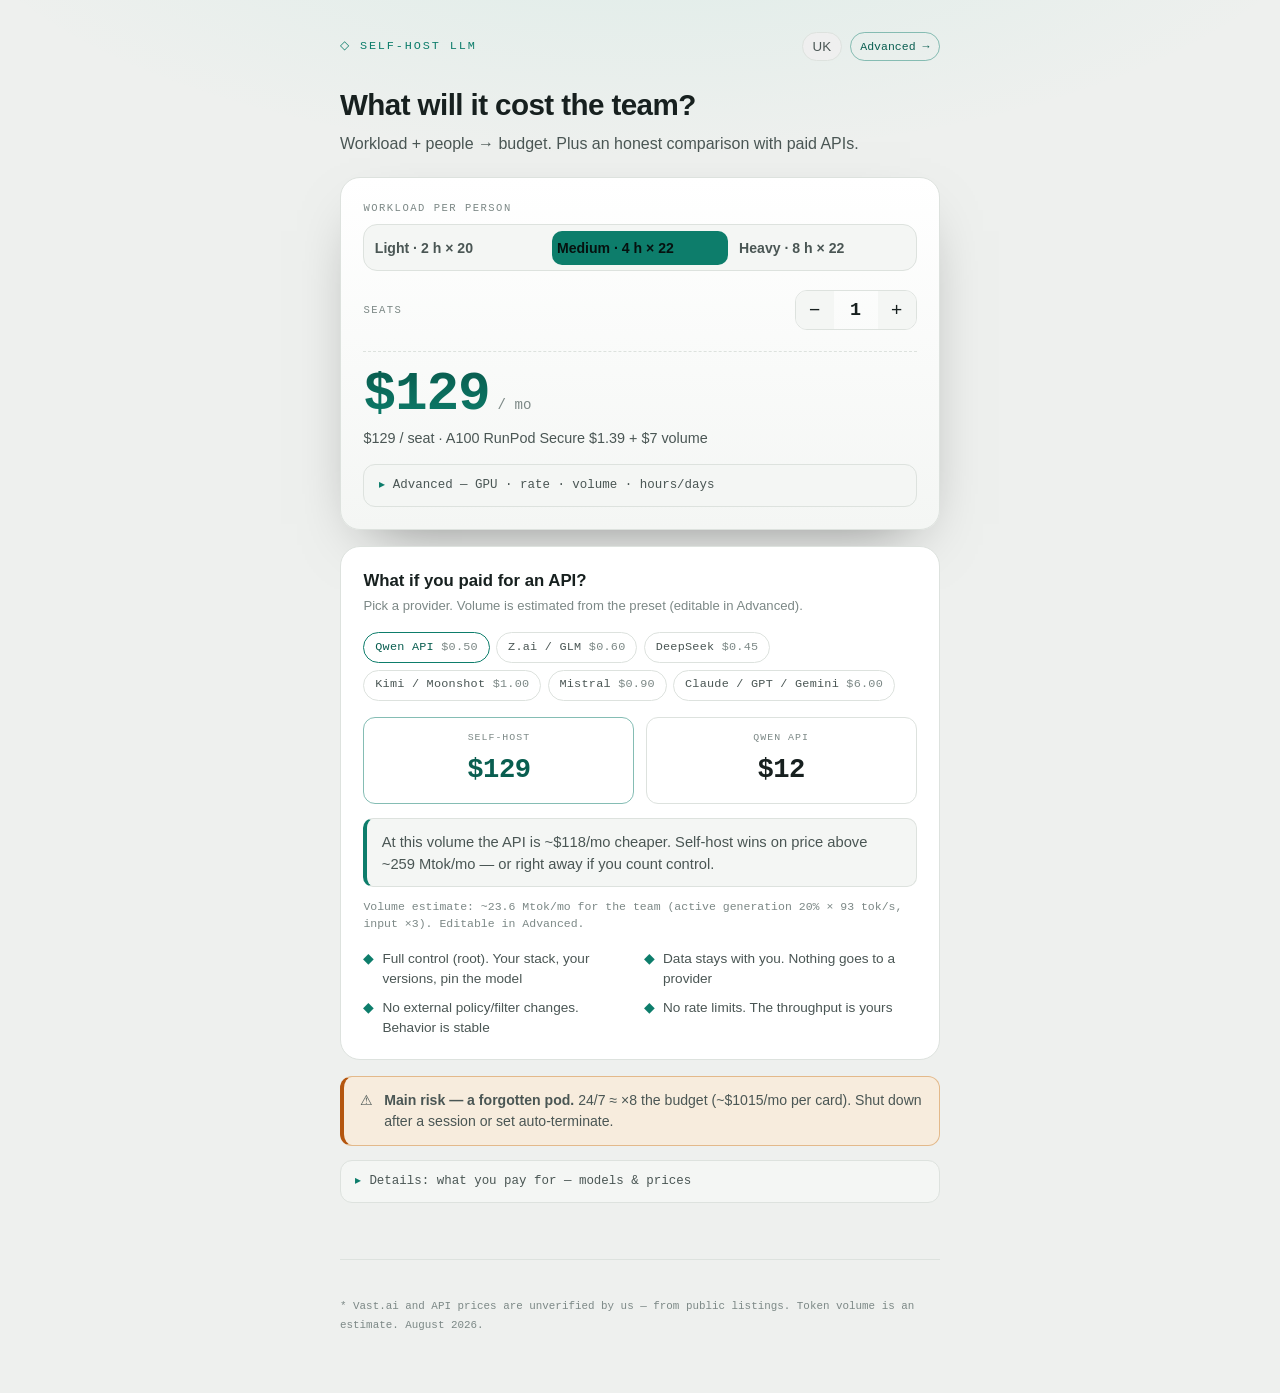
==== commit 5dfcc973: "fix(simple): a11y — button chips + aria-pressed/live + preset de-highlight on manual edit; drop misl" ====
--- a/index.html
+++ b/index.html
@@ -23,6 +23,7 @@
   .mini .f input:focus-visible { outline:none; }
   .stepper button { cursor:pointer; }
   .seg button { cursor:pointer; }
+  .apis button.api { background:transparent; font:inherit; font-family:var(--mono); font-size:.74rem; letter-spacing:.02em; }
   @media (max-width:520px) { .cmp { grid-template-columns:1fr; } .beyond { grid-template-columns:1fr; } }
 </style>
 </head>
@@ -41,7 +42,7 @@
 
   <div class="card">
     <p class="lbl" data-i18n="load_label">Навантаження на людину</p>
-    <div class="seg" id="seg">
+    <div class="seg" id="seg" role="group" data-i18n-aria="aria_presets">
       <button type="button" data-preset="light" data-i18n="preset_light">Легкий · 2 год × 20</button>
       <button type="button" data-preset="medium" class="on" data-i18n="preset_medium">Середній · 4 год × 22</button>
       <button type="button" data-preset="heavy" data-i18n="preset_heavy">Важкий · 8 год × 22</button>
@@ -57,7 +58,7 @@
     </div>
 
     <div class="result">
-      <div class="big"><span class="num" id="total">$0</span><span class="u" data-i18n="res_unit">/ міс</span></div>
+      <div class="big"><span class="num" id="total" aria-live="polite">$0</span><span class="u" data-i18n="res_unit">/ міс</span></div>
       <p class="sub"><span id="basisLine"></span></p>
     </div>
 
@@ -65,7 +66,7 @@
       <summary data-i18n="adv_toggle">Розширено — GPU · ставка · volume · години/дні</summary>
       <div class="disc-body">
         <p class="lbl" data-i18n="gpu_cap">GPU / провайдер (задає ставку $/год)</p>
-        <div class="apis" id="gpuChips"></div>
+        <div class="apis" id="gpuChips" role="group" data-i18n-aria="aria_gpus"></div>
         <div class="mini">
           <div class="f"><label data-i18n="f_rate">Ставка $/год</label><input id="rate" type="number" min="0" step="0.05" inputmode="decimal"></div>
           <div class="f"><label data-i18n="f_vol">Volume $/міс</label><input id="vol" type="number" min="0" step="1" inputmode="decimal"></div>
@@ -79,7 +80,7 @@
   <div class="vs">
     <h3 data-i18n="vs_title">А якби платити за API?</h3>
     <p class="hint" data-i18n="vs_hint">Обери провайдера. Обсяг оцінено з пресета (можна змінити в Розширено).</p>
-    <div class="apis" id="apiChips"></div>
+    <div class="apis" id="apiChips" role="group" aria-label="API"></div>
     <div class="cmp">
       <div class="b self"><div class="k" data-i18n="vs_self">Self-host</div><div class="n" id="selfTile">$0</div></div>
       <div class="b"><div class="k" id="apiName">API</div><div class="n" id="apiTile">$0</div></div>
@@ -148,7 +149,7 @@
     $("total").textContent = money(r.team);
     $("seatsVal").textContent = state.seats;
     const gpuLabel = D.GPUS[state.gpuIdx] ? chipLabel(D.GPUS[state.gpuIdx].label) : "custom";
-    $("basisLine").textContent = money(r.per) + " " + window.I18N[state.lang].bd_perseat + " × " + state.seats +
+    $("basisLine").textContent = money(r.per) + " " + window.I18N[state.lang].bd_perseat +
       " · " + gpuLabel + " $" + Number(state.rate).toFixed(2) + " + $" + Number(state.volume) + " volume";
     $("selfTile").textContent = money(r.team);
     $("apiTile").textContent = money(r.apiTeam);
@@ -160,19 +161,21 @@
       mtok: r.mtokTeam.toFixed(1), af: Math.round(state.assumption.activeFraction * 100),
       tps: state.assumption.tokPerSec, im: state.assumption.inputMultiplier
     });
-    document.querySelectorAll("#seg [data-preset]").forEach((b) => b.classList.toggle("on", b.dataset.preset === state.preset));
-    document.querySelectorAll("#gpuChips .api").forEach((c, i) => c.classList.toggle("on", i === state.gpuIdx));
-    document.querySelectorAll("#apiChips .api").forEach((c, i) => c.classList.toggle("on", i === state.apiIdx));
+    document.querySelectorAll("#seg [data-preset]").forEach((b) => {
+      const on = b.dataset.preset === state.preset; b.classList.toggle("on", on); b.setAttribute("aria-pressed", on);
+    });
+    document.querySelectorAll("#gpuChips .api").forEach((c, i) => { const on = i === state.gpuIdx; c.classList.toggle("on", on); c.setAttribute("aria-pressed", on); });
+    document.querySelectorAll("#apiChips .api").forEach((c, i) => { const on = i === state.apiIdx; c.classList.toggle("on", on); c.setAttribute("aria-pressed", on); });
     $("rate").value = state.rate; $("vol").value = state.volume; $("hpd").value = state.hoursDay; $("dpm").value = state.daysMonth;
     save();
   }
 
   function buildChips() {
     $("gpuChips").innerHTML = D.GPUS.map((g, i) =>
-      '<span class="api" data-i="' + i + '">' + chipLabel(g.label) + ' <span class="p">$' + g.rate.toFixed(2) + '</span></span>').join("");
+      '<button type="button" class="api" data-i="' + i + '">' + chipLabel(g.label) + ' <span class="p">$' + g.rate.toFixed(2) + '</span></button>').join("");
     $("gpuChips").querySelectorAll(".api").forEach((c) => c.onclick = () => { state.gpuIdx = +c.dataset.i; state.rate = D.GPUS[state.gpuIdx].rate; render(); });
     $("apiChips").innerHTML = D.APIS.map((a, i) =>
-      '<span class="api" data-i="' + i + '">' + a.label + ' <span class="p">$' + a.pricePerMtok.toFixed(2) + '</span></span>').join("");
+      '<button type="button" class="api" data-i="' + i + '">' + a.label + ' <span class="p">$' + a.pricePerMtok.toFixed(2) + '</span></button>').join("");
     $("apiChips").querySelectorAll(".api").forEach((c) => c.onclick = () => { state.apiIdx = +c.dataset.i; render(); });
   }
 
@@ -184,7 +187,7 @@
   ["rate", "vol", "hpd", "dpm"].forEach((id) => $(id).oninput = () => {
     state.rate = parseFloat($("rate").value) || 0; state.volume = parseFloat($("vol").value) || 0;
     state.hoursDay = parseFloat($("hpd").value) || 0; state.daysMonth = parseFloat($("dpm").value) || 0;
-    state.gpuIdx = -1; render();
+    state.gpuIdx = -1; state.preset = ""; render();   // manual edit → custom (de-highlight preset + GPU chip)
   });
   function setLang(l) { state.lang = l; localStorage.setItem(LANG_KEY, l); window.applyI18n(document, l); $("langToggle").textContent = l === "uk" ? "EN" : "UK"; render(); }
   $("langToggle").onclick = () => setLang(state.lang === "uk" ? "en" : "uk");
